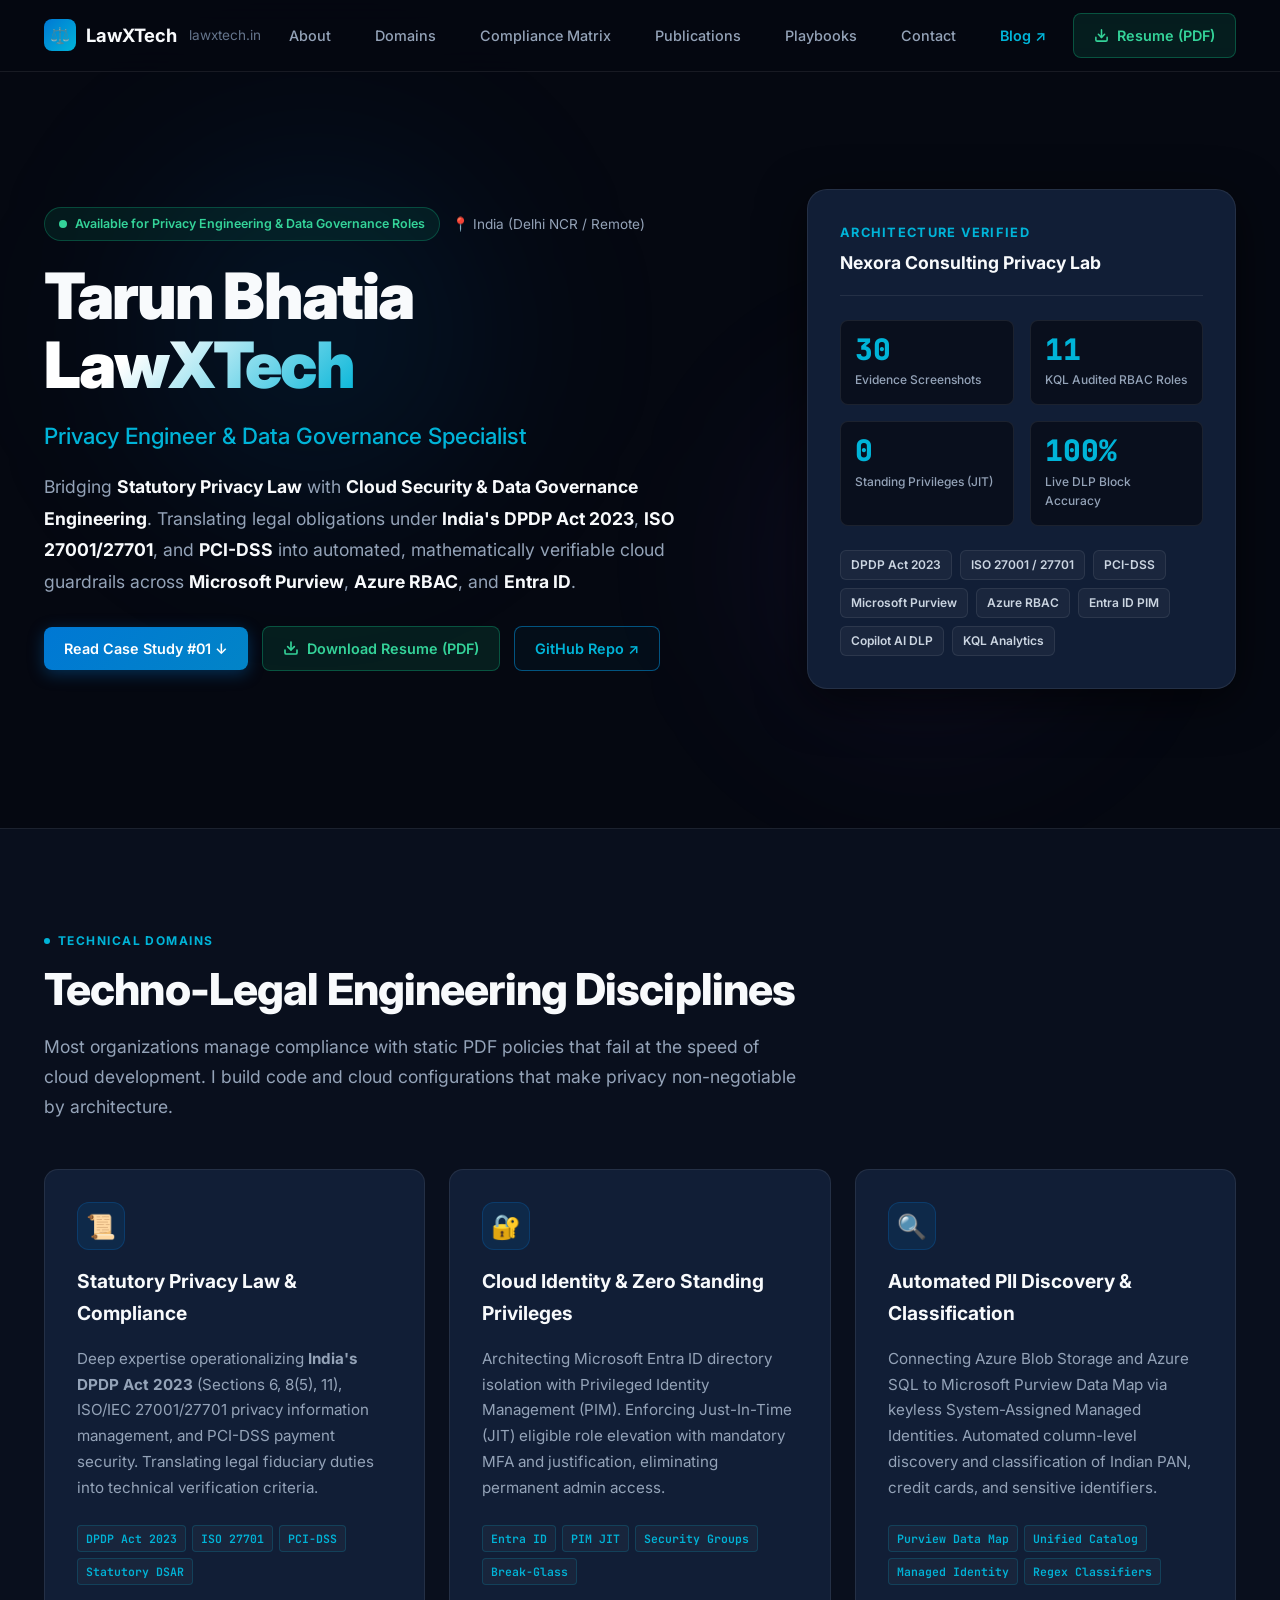
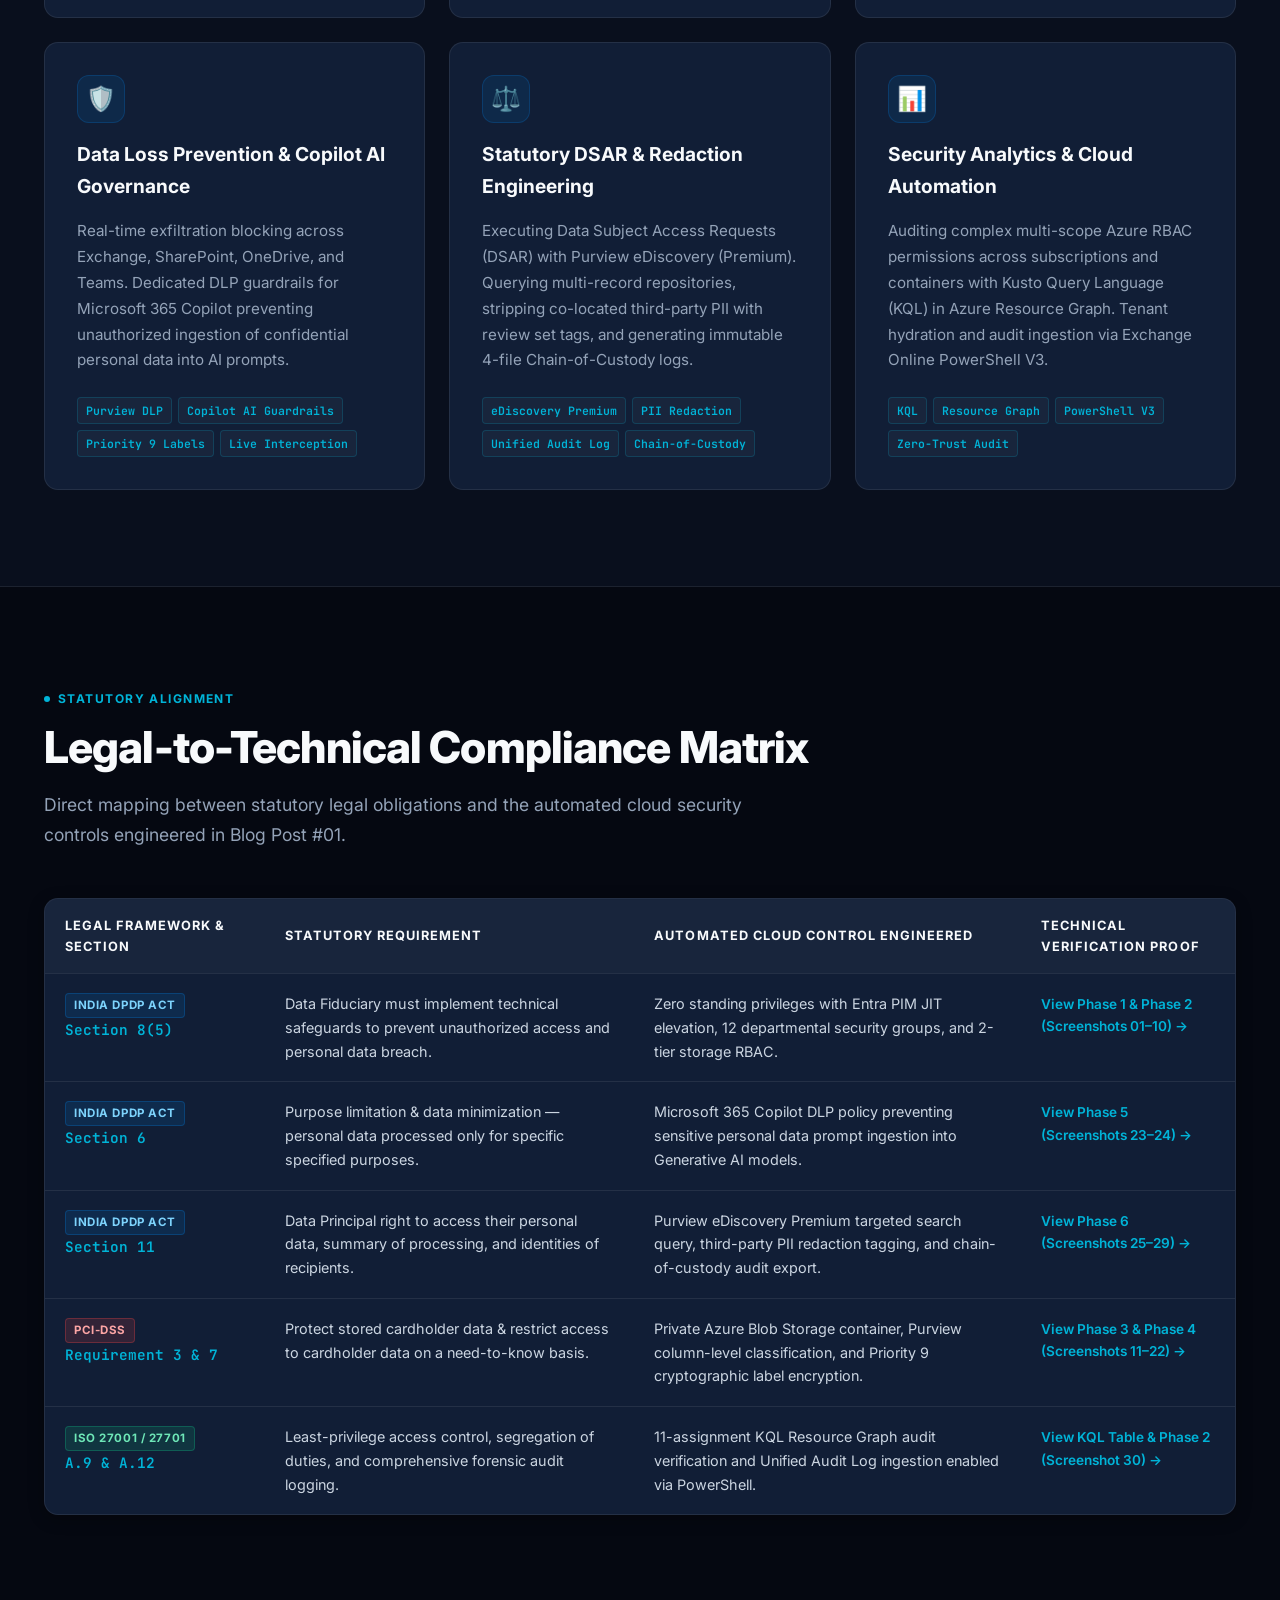
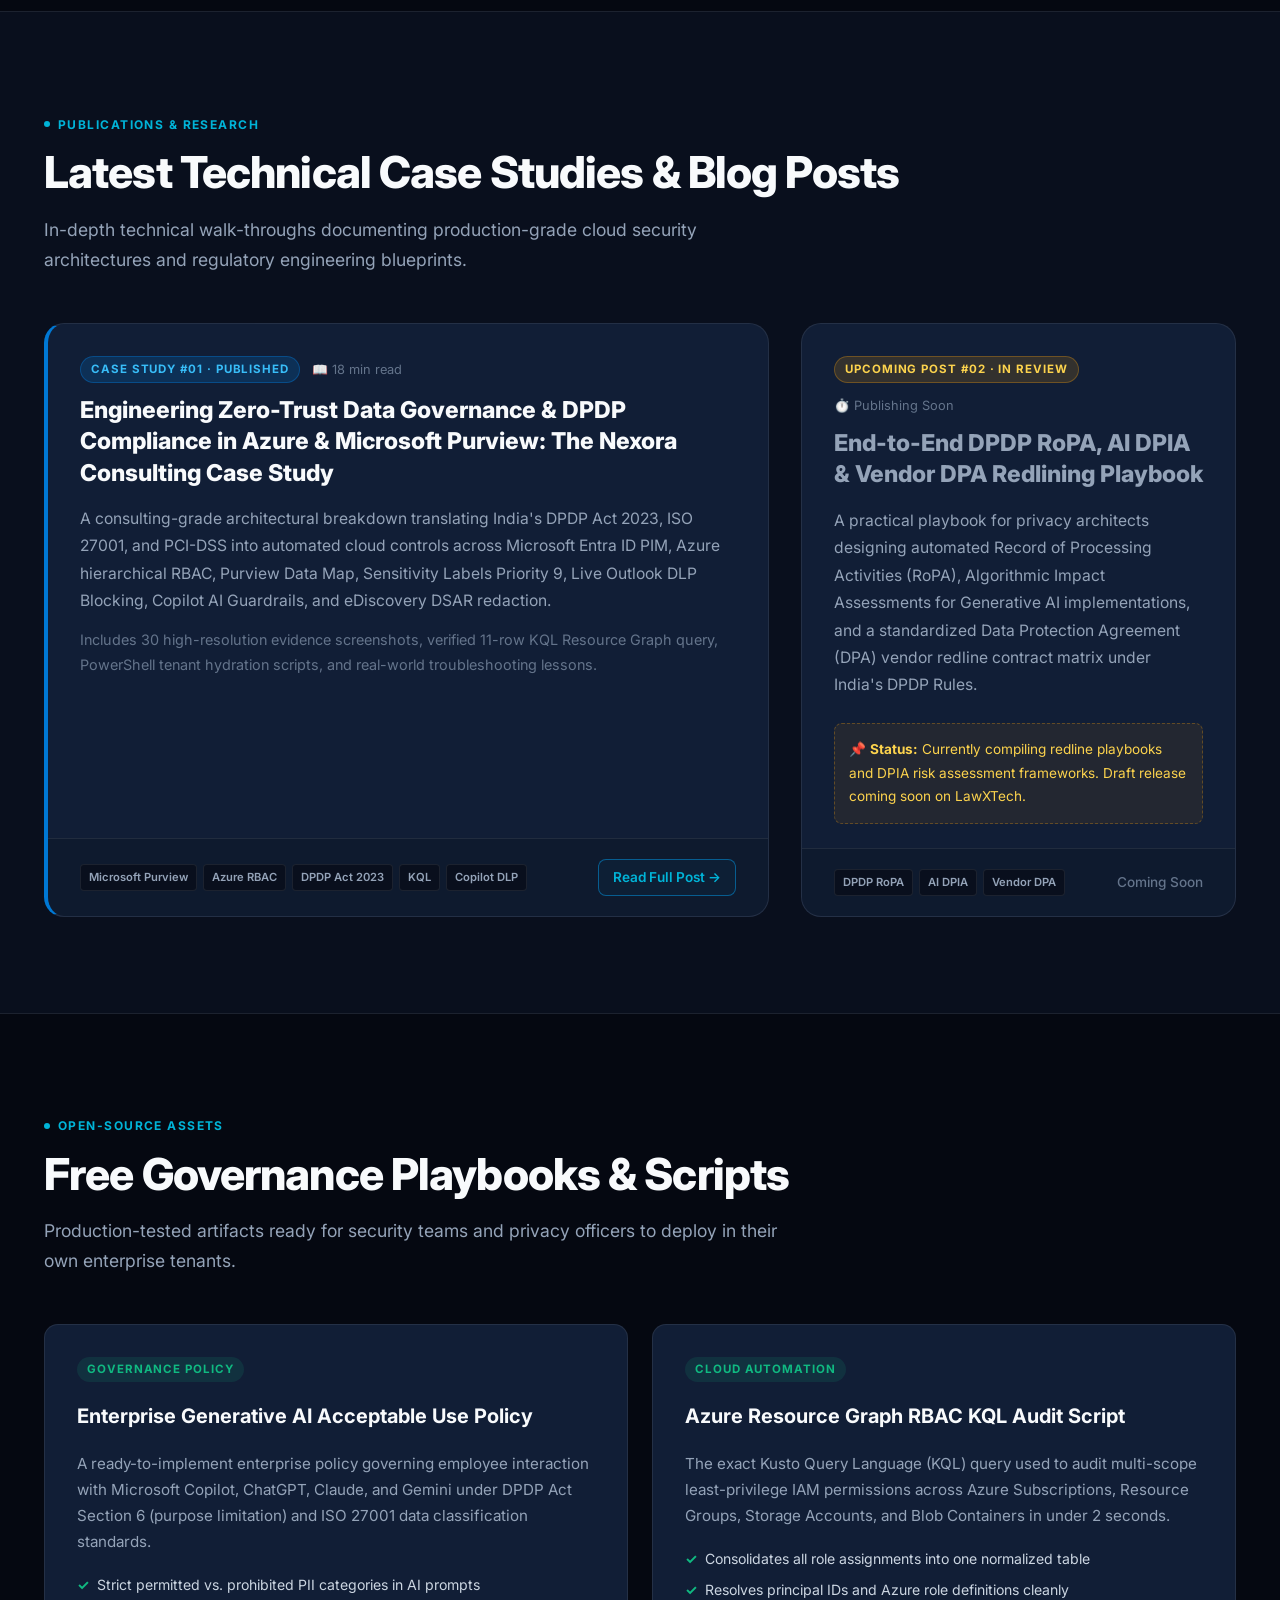
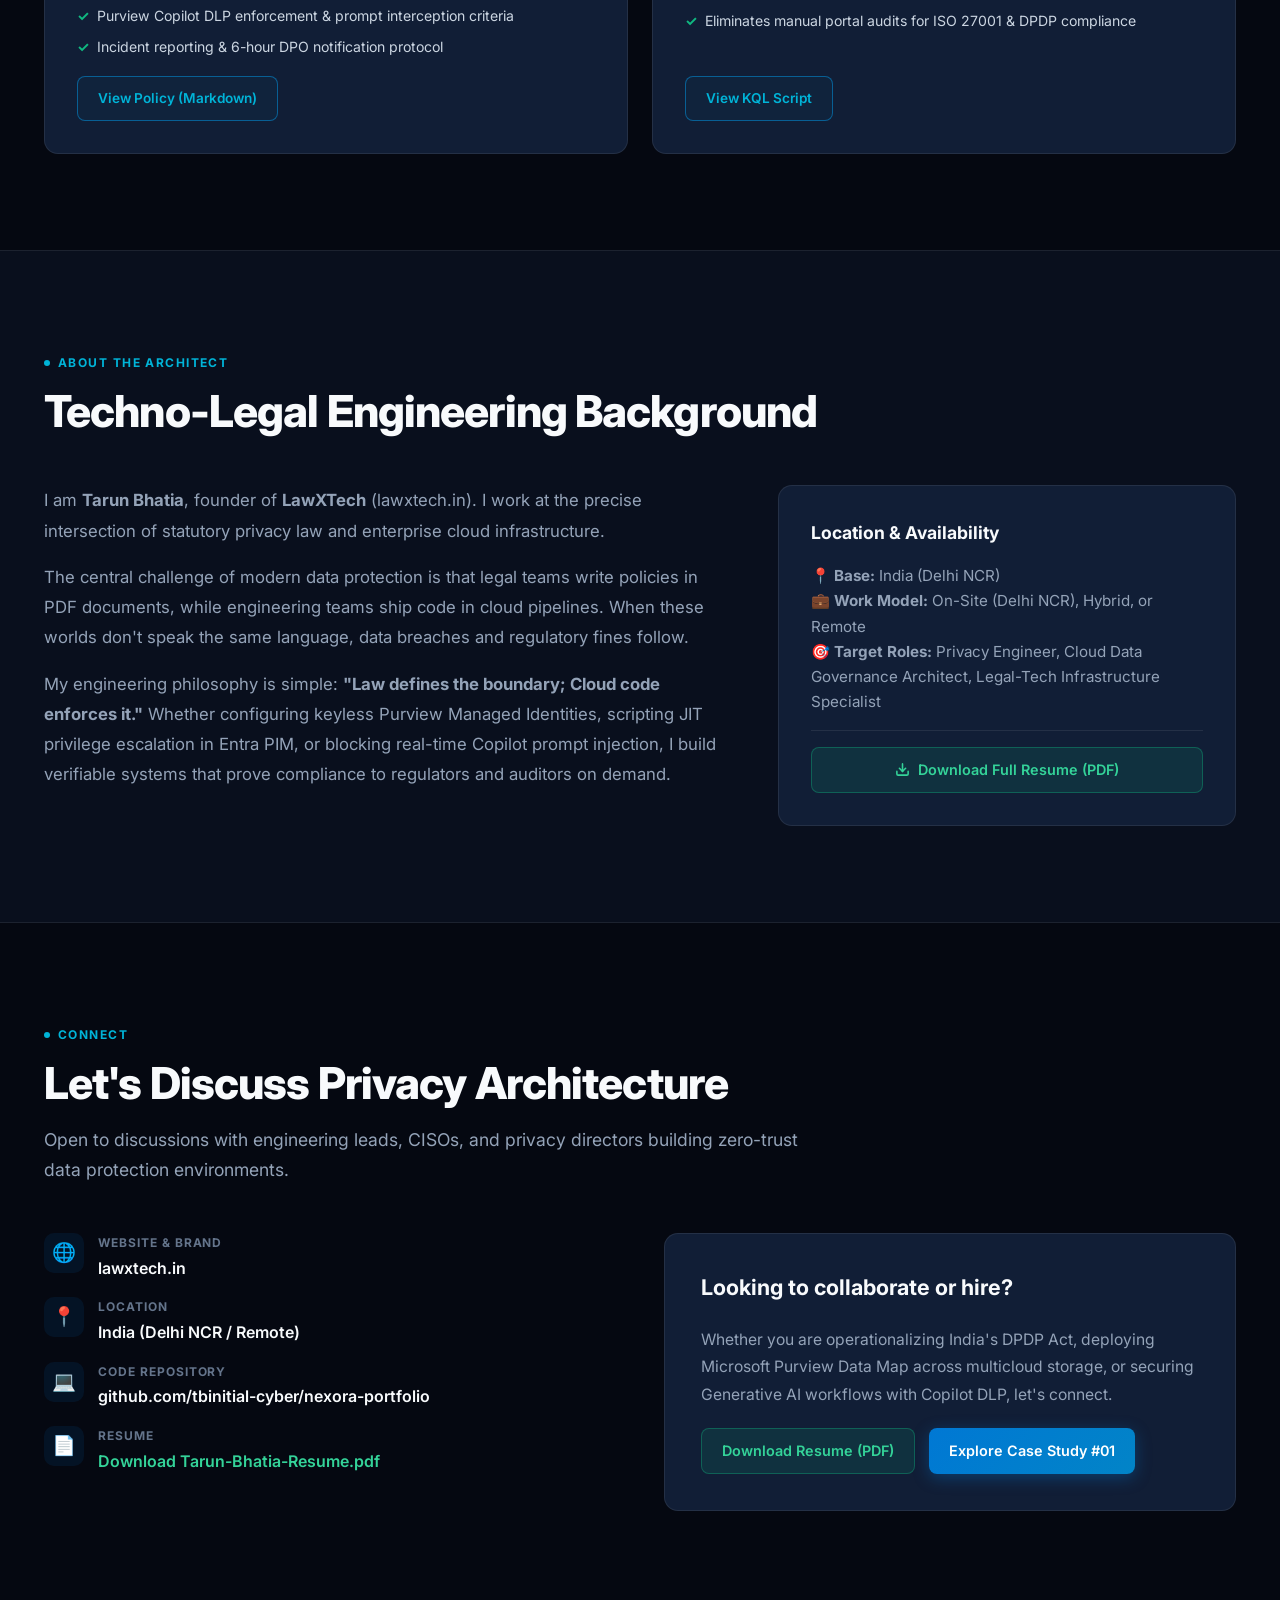
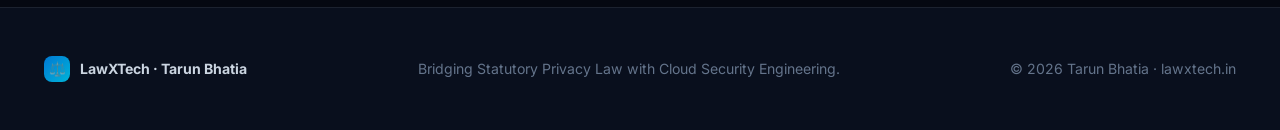
==== index.html @ 919694d5 "feat: complete redesign - personal techno-legal brand, publication blog, and DPDP architecture case " ====
<!DOCTYPE html>
<html lang="en">
<head>
  <meta charset="UTF-8">
  <meta name="viewport" content="width=device-width, initial-scale=1.0">
  <title>Tarun Bhatia — Privacy Engineer &amp; Data Governance Specialist | LawXTech</title>
  <meta name="description" content="Personal techno-legal brand and native technical blog of Tarun Bhatia. Bridging Statutory Privacy Law (DPDP Act 2023, ISO 27001, PCI-DSS) with automated Cloud Security &amp; Data Governance Engineering (Microsoft Purview, Azure RBAC, Entra ID, KQL).">
  <meta property="og:title" content="Tarun Bhatia — Privacy Engineer &amp; Data Governance Specialist | LawXTech">
  <meta property="og:description" content="Translating statutory privacy obligations into automated cloud guardrails across Azure, Microsoft Purview, and Entra ID.">
  <meta property="og:url" content="https://lawxtech.in">
  <link rel="preconnect" href="https://fonts.googleapis.com">
  <link rel="preconnect" href="https://fonts.gstatic.com" crossorigin>
  <link href="https://fonts.googleapis.com/css2?family=Inter:wght@300;400;500;600;700;800;900&family=JetBrains+Mono:wght@400;500;600;700&display=swap" rel="stylesheet">
  <link rel="stylesheet" href="style.css">
</head>
<body>

  <!-- ═══════════════════════════════════════════
       NAVIGATION
  ═══════════════════════════════════════════ -->
  <nav id="navbar">
    <div class="container nav-inner">
      <a href="/" class="nav-brand">
        <span class="brand-badge">⚖️</span>
        <span class="brand-name">LawXTech</span>
        <span class="brand-domain">lawxtech.in</span>
      </a>
      <div class="nav-links">
        <a href="#about" class="nav-link">About</a>
        <a href="#domains" class="nav-link">Domains</a>
        <a href="#compliance-matrix" class="nav-link">Compliance Matrix</a>
        <a href="#publications" class="nav-link">Publications</a>
        <a href="#playbooks" class="nav-link">Playbooks</a>
        <a href="#contact" class="nav-link">Contact</a>
        <a href="/blog/index.html" class="nav-link" style="color: var(--accent-cyan); font-weight: 600;">Blog ↗</a>
      </div>
      <div class="nav-actions">
        <a href="/assets/Tarun-Bhatia-Resume.pdf" target="_blank" class="btn btn-resume">
          <svg width="15" height="15" viewBox="0 0 24 24" fill="none" stroke="currentColor" stroke-width="2.5" stroke-linecap="round" stroke-linejoin="round"><path d="M21 15v4a2 2 0 0 1-2 2H5a2 2 0 0 1-2-2v-4"></path><polyline points="7 10 12 15 17 10"></polyline><line x1="12" y1="15" x2="12" y2="3"></line></svg>
          Resume (PDF)
        </a>
        <button class="nav-mobile-btn" id="mobile-btn" aria-label="Toggle navigation">
          <span></span><span></span><span></span>
        </button>
      </div>
    </div>
  </nav>

  <!-- ═══════════════════════════════════════════
       HERO
  ═══════════════════════════════════════════ -->
  <header id="hero">
    <div class="hero-glow-1"></div>
    <div class="hero-glow-2"></div>
    <div class="container hero-grid">
      <div class="hero-content">
        <div class="hero-badge-wrap">
          <div class="hero-status">
            <span class="status-dot"></span>
            Available for Privacy Engineering &amp; Data Governance Roles
          </div>
          <div class="hero-location">
            📍 India (Delhi NCR / Remote)
          </div>
        </div>
        <h1 class="hero-name">
          Tarun Bhatia<br>
          <span>LawXTech</span>
        </h1>
        <h2 class="hero-tagline">
          Privacy Engineer &amp; Data Governance Specialist
        </h2>
        <p class="hero-bio">
          Bridging <strong>Statutory Privacy Law</strong> with <strong>Cloud Security &amp; Data Governance Engineering</strong>. Translating legal obligations under <strong>India's DPDP Act 2023</strong>, <strong>ISO 27001/27701</strong>, and <strong>PCI-DSS</strong> into automated, mathematically verifiable cloud guardrails across <strong>Microsoft Purview</strong>, <strong>Azure RBAC</strong>, and <strong>Entra ID</strong>.
        </p>
        <div class="hero-cta-group">
          <a href="/blog/nexora-purview-dpdp-architecture.html" class="btn btn-primary">
            Read Case Study #01 ↓
          </a>
          <a href="/assets/Tarun-Bhatia-Resume.pdf" target="_blank" class="btn btn-resume">
            <svg width="16" height="16" viewBox="0 0 24 24" fill="none" stroke="currentColor" stroke-width="2.5" stroke-linecap="round" stroke-linejoin="round"><path d="M21 15v4a2 2 0 0 1-2 2H5a2 2 0 0 1-2-2v-4"></path><polyline points="7 10 12 15 17 10"></polyline><line x1="12" y1="15" x2="12" y2="3"></line></svg>
            Download Resume (PDF)
          </a>
          <a href="https://github.com/tbinitial-cyber/nexora-portfolio" target="_blank" rel="noopener" class="btn btn-outline">
            GitHub Repo ↗
          </a>
        </div>
      </div>
      <div class="hero-card">
        <div class="hero-card-header">
          <div class="hch-title">Architecture Verified</div>
          <div class="hch-sub">Nexora Consulting Privacy Lab</div>
        </div>
        <div class="hero-stats-row">
          <div class="stat-box">
            <div class="sb-num">30</div>
            <div class="sb-lbl">Evidence Screenshots</div>
          </div>
          <div class="stat-box">
            <div class="sb-num">11</div>
            <div class="sb-lbl">KQL Audited RBAC Roles</div>
          </div>
          <div class="stat-box">
            <div class="sb-num">0</div>
            <div class="sb-lbl">Standing Privileges (JIT)</div>
          </div>
          <div class="stat-box">
            <div class="sb-num">100%</div>
            <div class="sb-lbl">Live DLP Block Accuracy</div>
          </div>
        </div>
        <div class="hero-badges-list">
          <span class="hbadge">DPDP Act 2023</span>
          <span class="hbadge">ISO 27001 / 27701</span>
          <span class="hbadge">PCI-DSS</span>
          <span class="hbadge">Microsoft Purview</span>
          <span class="hbadge">Azure RBAC</span>
          <span class="hbadge">Entra ID PIM</span>
          <span class="hbadge">Copilot AI DLP</span>
          <span class="hbadge">KQL Analytics</span>
        </div>
      </div>
    </div>
  </header>

  <!-- ═══════════════════════════════════════════
       DOMAINS OF EXPERTISE
  ═══════════════════════════════════════════ -->
  <section id="domains" class="section section-alt">
    <div class="container">
      <div class="section-header">
        <div class="section-eyebrow">Technical Domains</div>
        <h2 class="section-title">Techno-Legal Engineering Disciplines</h2>
        <p class="section-desc">Most organizations manage compliance with static PDF policies that fail at the speed of cloud development. I build code and cloud configurations that make privacy non-negotiable by architecture.</p>
      </div>
      <div class="domains-grid">
        <div class="domain-card">
          <div class="dc-icon">📜</div>
          <h3>Statutory Privacy Law &amp; Compliance</h3>
          <p>Deep expertise operationalizing <strong>India's DPDP Act 2023</strong> (Sections 6, 8(5), 11), ISO/IEC 27001/27701 privacy information management, and PCI-DSS payment security. Translating legal fiduciary duties into technical verification criteria.</p>
          <div class="domain-tags">
            <span class="dtag">DPDP Act 2023</span>
            <span class="dtag">ISO 27701</span>
            <span class="dtag">PCI-DSS</span>
            <span class="dtag">Statutory DSAR</span>
          </div>
        </div>
        <div class="domain-card">
          <div class="dc-icon">🔐</div>
          <h3>Cloud Identity &amp; Zero Standing Privileges</h3>
          <p>Architecting Microsoft Entra ID directory isolation with Privileged Identity Management (PIM). Enforcing Just-In-Time (JIT) eligible role elevation with mandatory MFA and justification, eliminating permanent admin access.</p>
          <div class="domain-tags">
            <span class="dtag">Entra ID</span>
            <span class="dtag">PIM JIT</span>
            <span class="dtag">Security Groups</span>
            <span class="dtag">Break-Glass</span>
          </div>
        </div>
        <div class="domain-card">
          <div class="dc-icon">🔍</div>
          <h3>Automated PII Discovery &amp; Classification</h3>
          <p>Connecting Azure Blob Storage and Azure SQL to Microsoft Purview Data Map via keyless System-Assigned Managed Identities. Automated column-level discovery and classification of Indian PAN, credit cards, and sensitive identifiers.</p>
          <div class="domain-tags">
            <span class="dtag">Purview Data Map</span>
            <span class="dtag">Unified Catalog</span>
            <span class="dtag">Managed Identity</span>
            <span class="dtag">Regex Classifiers</span>
          </div>
        </div>
        <div class="domain-card">
          <div class="dc-icon">🛡️</div>
          <h3>Data Loss Prevention &amp; Copilot AI Governance</h3>
          <p>Real-time exfiltration blocking across Exchange, SharePoint, OneDrive, and Teams. Dedicated DLP guardrails for Microsoft 365 Copilot preventing unauthorized ingestion of confidential personal data into AI prompts.</p>
          <div class="domain-tags">
            <span class="dtag">Purview DLP</span>
            <span class="dtag">Copilot AI Guardrails</span>
            <span class="dtag">Priority 9 Labels</span>
            <span class="dtag">Live Interception</span>
          </div>
        </div>
        <div class="domain-card">
          <div class="dc-icon">⚖️</div>
          <h3>Statutory DSAR &amp; Redaction Engineering</h3>
          <p>Executing Data Subject Access Requests (DSAR) with Purview eDiscovery (Premium). Querying multi-record repositories, stripping co-located third-party PII with review set tags, and generating immutable 4-file Chain-of-Custody logs.</p>
          <div class="domain-tags">
            <span class="dtag">eDiscovery Premium</span>
            <span class="dtag">PII Redaction</span>
            <span class="dtag">Unified Audit Log</span>
            <span class="dtag">Chain-of-Custody</span>
          </div>
        </div>
        <div class="domain-card">
          <div class="dc-icon">📊</div>
          <h3>Security Analytics &amp; Cloud Automation</h3>
          <p>Auditing complex multi-scope Azure RBAC permissions across subscriptions and containers with Kusto Query Language (KQL) in Azure Resource Graph. Tenant hydration and audit ingestion via Exchange Online PowerShell V3.</p>
          <div class="domain-tags">
            <span class="dtag">KQL</span>
            <span class="dtag">Resource Graph</span>
            <span class="dtag">PowerShell V3</span>
            <span class="dtag">Zero-Trust Audit</span>
          </div>
        </div>
      </div>
    </div>
  </section>

  <!-- ═══════════════════════════════════════════
       COMPLIANCE MATRIX
  ═══════════════════════════════════════════ -->
  <section id="compliance-matrix" class="section">
    <div class="container">
      <div class="section-header">
        <div class="section-eyebrow">Statutory Alignment</div>
        <h2 class="section-title">Legal-to-Technical Compliance Matrix</h2>
        <p class="section-desc">Direct mapping between statutory legal obligations and the automated cloud security controls engineered in Blog Post #01.</p>
      </div>
      <div class="compliance-matrix-wrap">
        <table class="compliance-table">
          <thead>
            <tr>
              <th>Legal Framework &amp; Section</th>
              <th>Statutory Requirement</th>
              <th>Automated Cloud Control Engineered</th>
              <th>Technical Verification Proof</th>
            </tr>
          </thead>
          <tbody>
            <tr>
              <td>
                <span class="matrix-fw fw-dpdp">India DPDP Act</span><br>
                <span class="matrix-sec">Section 8(5)</span>
              </td>
              <td>Data Fiduciary must implement technical safeguards to prevent unauthorized access and personal data breach.</td>
              <td>Zero standing privileges with Entra PIM JIT elevation, 12 departmental security groups, and 2-tier storage RBAC.</td>
              <td><a href="/blog/nexora-purview-dpdp-architecture.html#phase-1" class="matrix-link">View Phase 1 &amp; Phase 2 (Screenshots 01–10) →</a></td>
            </tr>
            <tr>
              <td>
                <span class="matrix-fw fw-dpdp">India DPDP Act</span><br>
                <span class="matrix-sec">Section 6</span>
              </td>
              <td>Purpose limitation &amp; data minimization — personal data processed only for specific specified purposes.</td>
              <td>Microsoft 365 Copilot DLP policy preventing sensitive personal data prompt ingestion into Generative AI models.</td>
              <td><a href="/blog/nexora-purview-dpdp-architecture.html#phase-5" class="matrix-link">View Phase 5 (Screenshots 23–24) →</a></td>
            </tr>
            <tr>
              <td>
                <span class="matrix-fw fw-dpdp">India DPDP Act</span><br>
                <span class="matrix-sec">Section 11</span>
              </td>
              <td>Data Principal right to access their personal data, summary of processing, and identities of recipients.</td>
              <td>Purview eDiscovery Premium targeted search query, third-party PII redaction tagging, and chain-of-custody audit export.</td>
              <td><a href="/blog/nexora-purview-dpdp-architecture.html#phase-6" class="matrix-link">View Phase 6 (Screenshots 25–29) →</a></td>
            </tr>
            <tr>
              <td>
                <span class="matrix-fw fw-pci">PCI-DSS</span><br>
                <span class="matrix-sec">Requirement 3 &amp; 7</span>
              </td>
              <td>Protect stored cardholder data &amp; restrict access to cardholder data on a need-to-know basis.</td>
              <td>Private Azure Blob Storage container, Purview column-level classification, and Priority 9 cryptographic label encryption.</td>
              <td><a href="/blog/nexora-purview-dpdp-architecture.html#phase-3" class="matrix-link">View Phase 3 &amp; Phase 4 (Screenshots 11–22) →</a></td>
            </tr>
            <tr>
              <td>
                <span class="matrix-fw fw-iso">ISO 27001 / 27701</span><br>
                <span class="matrix-sec">A.9 &amp; A.12</span>
              </td>
              <td>Least-privilege access control, segregation of duties, and comprehensive forensic audit logging.</td>
              <td>11-assignment KQL Resource Graph audit verification and Unified Audit Log ingestion enabled via PowerShell.</td>
              <td><a href="/blog/nexora-purview-dpdp-architecture.html#phase-2" class="matrix-link">View KQL Table &amp; Phase 2 (Screenshot 30) →</a></td>
            </tr>
          </tbody>
        </table>
      </div>
    </div>
  </section>

  <!-- ═══════════════════════════════════════════
       LATEST TECHNICAL CASE STUDIES & BLOG FEED
  ═══════════════════════════════════════════ -->
  <section id="publications" class="section section-alt">
    <div class="container">
      <div class="section-header">
        <div class="section-eyebrow">Publications &amp; Research</div>
        <h2 class="section-title">Latest Technical Case Studies &amp; Blog Posts</h2>
        <p class="section-desc">In-depth technical walk-throughs documenting production-grade cloud security architectures and regulatory engineering blueprints.</p>
      </div>
      <div class="feed-grid">
        <!-- Post #01 (Active) -->
        <article class="feed-card primary-post">
          <div class="feed-card-header">
            <div class="post-meta-row">
              <span class="post-pill pill-active">Case Study #01 · Published</span>
              <span class="post-read-time">📖 18 min read</span>
            </div>
            <h3 class="feed-title">
              <a href="/blog/nexora-purview-dpdp-architecture.html">
                Engineering Zero-Trust Data Governance &amp; DPDP Compliance in Azure &amp; Microsoft Purview: The Nexora Consulting Case Study
              </a>
            </h3>
          </div>
          <div class="feed-body">
            <p>
              A consulting-grade architectural breakdown translating India's DPDP Act 2023, ISO 27001, and PCI-DSS into automated cloud controls across Microsoft Entra ID PIM, Azure hierarchical RBAC, Purview Data Map, Sensitivity Labels Priority 9, Live Outlook DLP Blocking, Copilot AI Guardrails, and eDiscovery DSAR redaction.
            </p>
            <p style="margin-top: 12px; font-size: 0.9rem; color: var(--text-3);">
              Includes 30 high-resolution evidence screenshots, verified 11-row KQL Resource Graph query, PowerShell tenant hydration scripts, and real-world troubleshooting lessons.
            </p>
          </div>
          <div class="feed-footer">
            <div class="feed-tags">
              <span class="ftag">Microsoft Purview</span>
              <span class="ftag">Azure RBAC</span>
              <span class="ftag">DPDP Act 2023</span>
              <span class="ftag">KQL</span>
              <span class="ftag">Copilot DLP</span>
            </div>
            <a href="/blog/nexora-purview-dpdp-architecture.html" class="btn btn-outline" style="font-size: 0.85rem; padding: 6px 14px;">
              Read Full Post →
            </a>
          </div>
        </article>

        <!-- Post #02 (Upcoming Placeholder) -->
        <article class="feed-card">
          <div class="feed-card-header">
            <div class="post-meta-row">
              <span class="post-pill pill-upcoming">Upcoming Post #02 · In Review</span>
              <span class="post-read-time">⏱️ Publishing Soon</span>
            </div>
            <h3 class="feed-title" style="color: var(--text-2);">
              End-to-End DPDP RoPA, AI DPIA &amp; Vendor DPA Redlining Playbook
            </h3>
          </div>
          <div class="feed-body">
            <p>
              A practical playbook for privacy architects designing automated Record of Processing Activities (RoPA), Algorithmic Impact Assessments for Generative AI implementations, and a standardized Data Protection Agreement (DPA) vendor redline contract matrix under India's DPDP Rules.
            </p>
            <div style="margin-top: 24px; padding: 14px; border-radius: var(--radius-sm); background: rgba(245, 158, 11, 0.08); border: 1px dashed rgba(245, 158, 11, 0.3); font-size: 0.85rem; color: #fcd34d;">
              📌 <strong>Status:</strong> Currently compiling redline playbooks and DPIA risk assessment frameworks. Draft release coming soon on LawXTech.
            </div>
          </div>
          <div class="feed-footer">
            <div class="feed-tags">
              <span class="ftag">DPDP RoPA</span>
              <span class="ftag">AI DPIA</span>
              <span class="ftag">Vendor DPA</span>
            </div>
            <span style="font-size: 0.85rem; color: var(--text-3); font-weight: 500;">Coming Soon</span>
          </div>
        </article>
      </div>
    </div>
  </section>

  <!-- ═══════════════════════════════════════════
       FREE GOVERNANCE PLAYBOOKS
  ═══════════════════════════════════════════ -->
  <section id="playbooks" class="section">
    <div class="container">
      <div class="section-header">
        <div class="section-eyebrow">Open-Source Assets</div>
        <h2 class="section-title">Free Governance Playbooks &amp; Scripts</h2>
        <p class="section-desc">Production-tested artifacts ready for security teams and privacy officers to deploy in their own enterprise tenants.</p>
      </div>
      <div class="playbooks-grid">
        <div class="playbook-card">
          <span class="pb-badge">Governance Policy</span>
          <h3>Enterprise Generative AI Acceptable Use Policy</h3>
          <p>A ready-to-implement enterprise policy governing employee interaction with Microsoft Copilot, ChatGPT, Claude, and Gemini under DPDP Act Section 6 (purpose limitation) and ISO 27001 data classification standards.</p>
          <ul class="pb-features">
            <li>Strict permitted vs. prohibited PII categories in AI prompts</li>
            <li>Purview Copilot DLP enforcement &amp; prompt interception criteria</li>
            <li>Incident reporting &amp; 6-hour DPO notification protocol</li>
          </ul>
          <div class="playbook-actions">
            <a href="/assets/playbooks/generative-ai-acceptable-use-policy.md" target="_blank" class="btn btn-outline" style="font-size: 0.85rem;">
              View Policy (Markdown)
            </a>
          </div>
        </div>
        <div class="playbook-card">
          <span class="pb-badge">Cloud Automation</span>
          <h3>Azure Resource Graph RBAC KQL Audit Script</h3>
          <p>The exact Kusto Query Language (KQL) query used to audit multi-scope least-privilege IAM permissions across Azure Subscriptions, Resource Groups, Storage Accounts, and Blob Containers in under 2 seconds.</p>
          <ul class="pb-features">
            <li>Consolidates all role assignments into one normalized table</li>
            <li>Resolves principal IDs and Azure role definitions cleanly</li>
            <li>Eliminates manual portal audits for ISO 27001 &amp; DPDP compliance</li>
          </ul>
          <div class="playbook-actions">
            <a href="/assets/playbooks/azure-rbac-kql-audit.kql" target="_blank" class="btn btn-outline" style="font-size: 0.85rem;">
              View KQL Script
            </a>
          </div>
        </div>
      </div>
    </div>
  </section>

  <!-- ═══════════════════════════════════════════
       ABOUT TARUN BHATIA
  ═══════════════════════════════════════════ -->
  <section id="about" class="section section-alt">
    <div class="container">
      <div class="section-header">
        <div class="section-eyebrow">About the Architect</div>
        <h2 class="section-title">Techno-Legal Engineering Background</h2>
      </div>
      <div style="display: grid; grid-template-columns: 1.2fr 0.8fr; gap: 48px; align-items: start;">
        <div style="font-size: 1.05rem; color: var(--text-2); line-height: 1.8;">
          <p>
            I am <strong>Tarun Bhatia</strong>, founder of <strong>LawXTech</strong> (lawxtech.in). I work at the precise intersection of statutory privacy law and enterprise cloud infrastructure.
          </p>
          <p style="margin-top: 16px;">
            The central challenge of modern data protection is that legal teams write policies in PDF documents, while engineering teams ship code in cloud pipelines. When these worlds don't speak the same language, data breaches and regulatory fines follow.
          </p>
          <p style="margin-top: 16px;">
            My engineering philosophy is simple: <strong>"Law defines the boundary; Cloud code enforces it."</strong> Whether configuring keyless Purview Managed Identities, scripting JIT privilege escalation in Entra PIM, or blocking real-time Copilot prompt injection, I build verifiable systems that prove compliance to regulators and auditors on demand.
          </p>
        </div>
        <div style="background: var(--bg-card); border: 1px solid var(--border); border-radius: var(--radius-md); padding: 32px; display: flex; flex-direction: column; gap: 16px;">
          <h4 style="color: var(--text-0); font-size: 1.1rem; font-weight: 700;">Location &amp; Availability</h4>
          <p style="font-size: 0.95rem; color: var(--text-2);">
            📍 <strong>Base:</strong> India (Delhi NCR)<br>
            💼 <strong>Work Model:</strong> On-Site (Delhi NCR), Hybrid, or Remote<br>
            🎯 <strong>Target Roles:</strong> Privacy Engineer, Cloud Data Governance Architect, Legal-Tech Infrastructure Specialist
          </p>
          <div style="padding-top: 16px; border-top: 1px solid var(--border);">
            <a href="/assets/Tarun-Bhatia-Resume.pdf" target="_blank" class="btn btn-resume" style="width: 100%;">
              <svg width="15" height="15" viewBox="0 0 24 24" fill="none" stroke="currentColor" stroke-width="2.5" stroke-linecap="round" stroke-linejoin="round"><path d="M21 15v4a2 2 0 0 1-2 2H5a2 2 0 0 1-2-2v-4"></path><polyline points="7 10 12 15 17 10"></polyline><line x1="12" y1="15" x2="12" y2="3"></line></svg>
              Download Full Resume (PDF)
            </a>
          </div>
        </div>
      </div>
    </div>
  </section>

  <!-- ═══════════════════════════════════════════
       CONTACT
  ═══════════════════════════════════════════ -->
  <section id="contact" class="section">
    <div class="container">
      <div class="section-header">
        <div class="section-eyebrow">Connect</div>
        <h2 class="section-title">Let's Discuss Privacy Architecture</h2>
        <p class="section-desc">Open to discussions with engineering leads, CISOs, and privacy directors building zero-trust data protection environments.</p>
      </div>
      <div class="contact-grid">
        <div class="contact-left">
          <div class="contact-info-list">
            <div class="ci-row">
              <div class="ci-icon">🌐</div>
              <div>
                <div class="ci-title">Website &amp; Brand</div>
                <div class="ci-val"><a href="https://lawxtech.in" target="_blank">lawxtech.in</a></div>
              </div>
            </div>
            <div class="ci-row">
              <div class="ci-icon">📍</div>
              <div>
                <div class="ci-title">Location</div>
                <div class="ci-val">India (Delhi NCR / Remote)</div>
              </div>
            </div>
            <div class="ci-row">
              <div class="ci-icon">💻</div>
              <div>
                <div class="ci-title">Code Repository</div>
                <div class="ci-val"><a href="https://github.com/tbinitial-cyber/nexora-portfolio" target="_blank">github.com/tbinitial-cyber/nexora-portfolio</a></div>
              </div>
            </div>
            <div class="ci-row">
              <div class="ci-icon">📄</div>
              <div>
                <div class="ci-title">Resume</div>
                <div class="ci-val"><a href="/assets/Tarun-Bhatia-Resume.pdf" target="_blank" style="color: #34d399;">Download Tarun-Bhatia-Resume.pdf</a></div>
              </div>
            </div>
          </div>
        </div>
        <div style="background: var(--bg-card); border: 1px solid var(--border); border-radius: var(--radius-md); padding: 36px; display: flex; flex-direction: column; justify-content: center; gap: 20px;">
          <h3 style="color: var(--text-0); font-size: 1.35rem; font-weight: 700;">Looking to collaborate or hire?</h3>
          <p style="color: var(--text-2); font-size: 0.98rem; line-height: 1.75;">
            Whether you are operationalizing India's DPDP Act, deploying Microsoft Purview Data Map across multicloud storage, or securing Generative AI workflows with Copilot DLP, let's connect.
          </p>
          <div style="display: flex; gap: 14px; flex-wrap: wrap;">
            <a href="/assets/Tarun-Bhatia-Resume.pdf" target="_blank" class="btn btn-resume">
              Download Resume (PDF)
            </a>
            <a href="/blog/nexora-purview-dpdp-architecture.html" class="btn btn-primary">
              Explore Case Study #01
            </a>
          </div>
        </div>
      </div>
    </div>
  </section>

  <!-- ═══════════════════════════════════════════
       FOOTER
  ═══════════════════════════════════════════ -->
  <footer>
    <div class="container footer-inner">
      <div class="footer-brand-wrap">
        <span class="brand-badge" style="width: 26px; height: 26px; font-size: 0.85rem;">⚖️</span>
        <span>LawXTech · Tarun Bhatia</span>
      </div>
      <div>
        Bridging Statutory Privacy Law with Cloud Security Engineering.
      </div>
      <div>
        © 2026 Tarun Bhatia · lawxtech.in
      </div>
    </div>
  </footer>

  <script src="script.js"></script>
</body>
</html>
---- style.css ----
/* ═══════════════════════════════════════════════════════════
   LawXTech (lawxtech.in) — Universal Design System & Stylesheet
   Author: Tarun Bhatia (Privacy Engineer & Data Governance Specialist)
   Theme: High-End Techno-Legal Dark + Azure/Cyan + Purple Accent
═══════════════════════════════════════════════════════════ */

:root {
  --bg-0: #050811;
  --bg-1: #090f1d;
  --bg-2: #0e172a;
  --bg-card: #111e36;
  --bg-card-hover: #172744;
  --border: rgba(255, 255, 255, 0.08);
  --border-hover: rgba(0, 168, 255, 0.45);
  --accent: #0078d4;
  --accent-cyan: #00b4d8;
  --accent-purple: #8b5cf6;
  --accent-green: #10b981;
  --accent-red: #ef4444;
  --accent-amber: #f59e0b;
  --text-0: #f8fafc;
  --text-1: #cbd5e1;
  --text-2: #94a3b8;
  --text-3: #64748b;
  --font-main: 'Inter', -apple-system, BlinkMacSystemFont, 'Segoe UI', Roboto, sans-serif;
  --font-mono: 'JetBrains Mono', 'Fira Code', monospace;
  --radius-sm: 8px;
  --radius-md: 14px;
  --radius-lg: 20px;
  --shadow-sm: 0 4px 16px rgba(0, 0, 0, 0.3);
  --shadow-lg: 0 12px 48px rgba(0, 0, 0, 0.6);
  --transition: all 0.25s cubic-bezier(0.4, 0, 0.2, 1);
}

/* ── Reset & Global ── */
*, *::before, *::after { box-sizing: border-box; margin: 0; padding: 0; }
html { scroll-behavior: smooth; font-size: 16px; }
body {
  font-family: var(--font-main);
  background: var(--bg-0);
  color: var(--text-1);
  line-height: 1.65;
  overflow-x: hidden;
  -webkit-font-smoothing: antialiased;
}
img { max-width: 100%; height: auto; display: block; }
a { color: inherit; text-decoration: none; transition: var(--transition); }
ul, ol { list-style: none; }
button { cursor: pointer; border: none; background: none; font-family: inherit; }
code {
  font-family: var(--font-mono);
  font-size: 0.88em;
  background: rgba(0, 180, 216, 0.1);
  color: #7dd3fc;
  padding: 3px 7px;
  border-radius: 5px;
  border: 1px solid rgba(0, 180, 216, 0.2);
}
pre { font-family: var(--font-mono); }

/* ── Reading Progress Bar ── */
#reading-progress {
  position: fixed; top: 0; left: 0; width: 0%; height: 3px;
  background: linear-gradient(90deg, var(--accent), var(--accent-cyan), var(--accent-purple));
  z-index: 2000; transition: width 0.1s ease-out;
}

/* ── Layout Containers ── */
.container { max-width: 1240px; margin: 0 auto; padding: 0 24px; }
.container-narrow { max-width: 900px; margin: 0 auto; padding: 0 24px; }
.section { padding: 96px 0; }
.section-alt { background: var(--bg-1); border-top: 1px solid var(--border); border-bottom: 1px solid var(--border); }
.section-header { margin-bottom: 48px; }
.section-eyebrow {
  display: inline-flex; align-items: center; gap: 8px;
  font-size: 0.75rem; font-weight: 700; text-transform: uppercase;
  letter-spacing: 0.12em; color: var(--accent-cyan); margin-bottom: 12px;
}
.section-eyebrow::before {
  content: ''; display: inline-block; width: 6px; height: 6px;
  border-radius: 50%; background: var(--accent-cyan);
}
.section-title {
  font-size: clamp(2rem, 3.5vw, 2.75rem);
  font-weight: 800; color: var(--text-0);
  line-height: 1.2; letter-spacing: -0.02em; margin-bottom: 16px;
}
.section-desc { font-size: 1.1rem; color: var(--text-2); max-width: 760px; line-height: 1.7; }

/* ── Navigation ── */
#navbar {
  position: fixed; top: 0; left: 0; right: 0; z-index: 1000;
  height: 72px; display: flex; align-items: center;
  background: rgba(5, 8, 17, 0.85); backdrop-filter: blur(16px);
  -webkit-backdrop-filter: blur(16px);
  border-bottom: 1px solid var(--border);
  transition: var(--transition);
}
.nav-inner {
  display: flex; align-items: center; justify-content: space-between;
  width: 100%;
}
.nav-brand {
  display: flex; align-items: center; gap: 10px; font-weight: 700;
  font-size: 1.15rem; color: var(--text-0);
}
.brand-badge {
  background: linear-gradient(135deg, var(--accent), var(--accent-cyan));
  width: 32px; height: 32px; border-radius: 8px;
  display: flex; align-items: center; justify-content: center;
  font-size: 1rem; color: #fff;
}
.brand-domain { font-size: 0.85rem; color: var(--text-3); font-weight: 400; margin-left: 2px; }
.nav-links { display: flex; align-items: center; gap: 20px; }
.nav-link {
  font-size: 0.9rem; font-weight: 500; color: var(--text-2);
  padding: 6px 12px; border-radius: var(--radius-sm);
}
.nav-link:hover, .nav-link.active { color: var(--text-0); background: rgba(255, 255, 255, 0.05); }
.nav-actions { display: flex; align-items: center; gap: 12px; }
.nav-mobile-btn {
  display: none; flex-direction: column; gap: 5px; padding: 8px;
  border-radius: var(--radius-sm); background: rgba(255, 255, 255, 0.05);
}
.nav-mobile-btn span { width: 22px; height: 2px; background: var(--text-1); border-radius: 2px; transition: var(--transition); }

/* ── Buttons ── */
.btn {
  display: inline-flex; align-items: center; justify-content: center; gap: 8px;
  font-size: 0.9rem; font-weight: 600; padding: 10px 20px;
  border-radius: var(--radius-sm); transition: var(--transition);
}
.btn-primary {
  background: linear-gradient(135deg, var(--accent), #0284c7);
  color: #fff; box-shadow: 0 4px 16px rgba(0, 120, 212, 0.35);
}
.btn-primary:hover {
  transform: translateY(-2px);
  box-shadow: 0 8px 24px rgba(0, 120, 212, 0.5);
}
.btn-outline {
  border: 1px solid var(--border-hover); color: var(--accent-cyan);
  background: rgba(0, 180, 216, 0.04);
}
.btn-outline:hover {
  background: rgba(0, 180, 216, 0.12); color: #fff;
  transform: translateY(-2px);
}
.btn-resume {
  background: rgba(16, 185, 129, 0.12); border: 1px solid rgba(16, 185, 129, 0.35);
  color: #34d399; font-weight: 600;
}
.btn-resume:hover {
  background: rgba(16, 185, 129, 0.25); color: #fff;
  transform: translateY(-2px);
}

/* ── Hero Section (Home) ── */
#hero {
  position: relative; min-height: 92vh; padding-top: 130px; padding-bottom: 80px;
  display: flex; align-items: center; overflow: hidden;
}
.hero-glow-1 {
  position: absolute; top: 10%; left: 5%; width: 500px; height: 500px;
  background: radial-gradient(circle, rgba(0, 120, 212, 0.15) 0%, transparent 70%);
  filter: blur(80px); pointer-events: none; z-index: 0;
}
.hero-glow-2 {
  position: absolute; bottom: 5%; right: 10%; width: 450px; height: 450px;
  background: radial-gradient(circle, rgba(139, 92, 246, 0.12) 0%, transparent 70%);
  filter: blur(80px); pointer-events: none; z-index: 0;
}
.hero-grid {
  display: grid; grid-template-columns: 1.25fr 0.75fr; gap: 48px;
  align-items: center; position: relative; z-index: 1;
}
.hero-content { display: flex; flex-direction: column; gap: 20px; }
.hero-badge-wrap { display: flex; align-items: center; gap: 12px; flex-wrap: wrap; }
.hero-status {
  display: inline-flex; align-items: center; gap: 8px;
  padding: 6px 14px; border-radius: 999px;
  background: rgba(16, 185, 129, 0.1); border: 1px solid rgba(16, 185, 129, 0.3);
  font-size: 0.78rem; font-weight: 600; color: #34d399;
}
.status-dot { width: 8px; height: 8px; border-radius: 50%; background: #34d399; animation: pulse-green 2s infinite; }
@keyframes pulse-green { 0%, 100% { opacity: 1; transform: scale(1); } 50% { opacity: 0.4; transform: scale(0.8); } }
.hero-location { font-size: 0.85rem; color: var(--text-2); display: flex; align-items: center; gap: 6px; }
.hero-name {
  font-size: clamp(2.5rem, 5vw, 4.25rem); font-weight: 900;
  color: var(--text-0); letter-spacing: -0.03em; line-height: 1.08;
}
.hero-name span {
  background: linear-gradient(135deg, #fff 30%, var(--accent-cyan) 100%);
  -webkit-background-clip: text; -webkit-text-fill-color: transparent;
}
.hero-tagline {
  font-size: clamp(1.15rem, 2vw, 1.4rem); font-weight: 500;
  color: var(--accent-cyan); line-height: 1.4;
}
.hero-bio { font-size: 1.1rem; color: var(--text-2); line-height: 1.8; max-width: 680px; }
.hero-bio strong { color: var(--text-0); }
.hero-cta-group { display: flex; align-items: center; gap: 14px; flex-wrap: wrap; margin-top: 8px; }

/* ── Hero Snapshot Card ── */
.hero-card {
  background: var(--bg-card); border: 1px solid var(--border);
  border-radius: var(--radius-lg); padding: 32px; box-shadow: var(--shadow-lg);
  display: flex; flex-direction: column; gap: 24px; position: relative;
}
.hero-card-header { border-bottom: 1px solid var(--border); padding-bottom: 18px; }
.hch-title { font-size: 0.8rem; font-weight: 700; text-transform: uppercase; letter-spacing: 0.1em; color: var(--accent-cyan); }
.hch-sub { font-size: 1.1rem; font-weight: 700; color: var(--text-0); margin-top: 4px; }
.hero-stats-row { display: grid; grid-template-columns: repeat(2, 1fr); gap: 16px; }
.stat-box {
  background: var(--bg-1); border: 1px solid var(--border);
  border-radius: var(--radius-sm); padding: 14px; text-align: left;
}
.sb-num { font-size: 1.85rem; font-weight: 800; color: var(--accent-cyan); line-height: 1; font-family: var(--font-mono); }
.sb-lbl { font-size: 0.75rem; color: var(--text-2); margin-top: 6px; font-weight: 500; }
.hero-badges-list { display: flex; flex-wrap: wrap; gap: 8px; }
.hbadge {
  font-size: 0.75rem; font-weight: 600; padding: 4px 10px; border-radius: 6px;
  background: rgba(255, 255, 255, 0.04); border: 1px solid var(--border); color: var(--text-1);
}

/* ── Domains of Expertise ── */
.domains-grid {
  display: grid; grid-template-columns: repeat(auto-fit, minmax(340px, 1fr));
  gap: 24px;
}
.domain-card {
  background: var(--bg-card); border: 1px solid var(--border);
  border-radius: var(--radius-md); padding: 32px;
  transition: var(--transition); display: flex; flex-direction: column; gap: 16px;
}
.domain-card:hover {
  border-color: var(--border-hover); transform: translateY(-4px);
  box-shadow: var(--shadow-sm);
}
.dc-icon {
  width: 48px; height: 48px; border-radius: 12px;
  display: flex; align-items: center; justify-content: center;
  font-size: 1.5rem; background: rgba(0, 120, 212, 0.12);
  border: 1px solid rgba(0, 120, 212, 0.25);
}
.domain-card h3 { font-size: 1.2rem; font-weight: 700; color: var(--text-0); }
.domain-card p { font-size: 0.95rem; color: var(--text-2); line-height: 1.7; }
.domain-tags { display: flex; flex-wrap: wrap; gap: 6px; margin-top: auto; padding-top: 8px; }
.dtag {
  font-size: 0.72rem; font-weight: 600; padding: 3px 8px; border-radius: 4px;
  background: rgba(255, 255, 255, 0.03); color: var(--accent-cyan);
  border: 1px solid rgba(0, 180, 216, 0.2); font-family: var(--font-mono);
}

/* ── Compliance Matrix Table ── */
.compliance-matrix-wrap {
  overflow-x: auto; border-radius: var(--radius-md); border: 1px solid var(--border);
  background: var(--bg-card); box-shadow: var(--shadow-sm);
}
.compliance-table { width: 100%; border-collapse: collapse; font-size: 0.9rem; text-align: left; }
.compliance-table th {
  padding: 16px 20px; background: rgba(255, 255, 255, 0.03);
  color: var(--text-0); font-weight: 700; font-size: 0.8rem;
  text-transform: uppercase; letter-spacing: 0.08em;
  border-bottom: 1px solid var(--border);
}
.compliance-table td {
  padding: 18px 20px; border-bottom: 1px solid var(--border);
  color: var(--text-1); vertical-align: top;
}
.compliance-table tr:last-child td { border-bottom: none; }
.compliance-table tr:hover td { background: rgba(0, 120, 212, 0.04); }
.matrix-sec { font-family: var(--font-mono); font-weight: 600; color: var(--accent-cyan); white-space: nowrap; }
.matrix-fw {
  display: inline-block; font-size: 0.72rem; font-weight: 700; padding: 2px 8px;
  border-radius: 4px; text-transform: uppercase; letter-spacing: 0.05em;
}
.fw-dpdp { background: rgba(0, 120, 212, 0.15); color: #7dd3fc; border: 1px solid rgba(0, 120, 212, 0.3); }
.fw-pci { background: rgba(239, 68, 68, 0.15); color: #fca5a5; border: 1px solid rgba(239, 68, 68, 0.3); }
.fw-iso { background: rgba(16, 185, 129, 0.15); color: #6ee7b7; border: 1px solid rgba(16, 185, 129, 0.3); }
.matrix-link {
  display: inline-flex; align-items: center; gap: 6px;
  color: var(--accent-cyan); font-weight: 600; font-size: 0.85rem;
}
.matrix-link:hover { color: #fff; text-decoration: underline; }

/* ── Blog / Case Study Feed Cards ── */
.feed-grid { display: grid; grid-template-columns: 1.25fr 0.75fr; gap: 32px; }
.feed-card {
  background: var(--bg-card); border: 1px solid var(--border);
  border-radius: var(--radius-lg); overflow: hidden;
  transition: var(--transition); display: flex; flex-direction: column;
}
.feed-card:hover { border-color: var(--border-hover); transform: translateY(-4px); box-shadow: var(--shadow-lg); }
.feed-card.primary-post { border-left: 4px solid var(--accent); }
.feed-card-header { padding: 32px 32px 16px; display: flex; flex-direction: column; gap: 12px; }
.post-meta-row { display: flex; align-items: center; gap: 12px; flex-wrap: wrap; }
.post-pill {
  font-size: 0.72rem; font-weight: 700; padding: 3px 10px; border-radius: 999px;
  text-transform: uppercase; letter-spacing: 0.08em;
}
.pill-active { background: rgba(0, 120, 212, 0.2); color: #38bdf8; border: 1px solid rgba(0, 120, 212, 0.4); }
.pill-upcoming { background: rgba(245, 158, 11, 0.15); color: #fcd34d; border: 1px solid rgba(245, 158, 11, 0.3); }
.post-read-time { font-size: 0.8rem; color: var(--text-3); display: flex; align-items: center; gap: 4px; }
.feed-title {
  font-size: 1.45rem; font-weight: 800; color: var(--text-0); line-height: 1.35;
}
.feed-title a:hover { color: var(--accent-cyan); }
.feed-body { padding: 0 32px 24px; color: var(--text-2); font-size: 0.98rem; line-height: 1.75; }
.feed-footer {
  margin-top: auto; padding: 20px 32px; border-top: 1px solid var(--border);
  background: rgba(0, 0, 0, 0.15); display: flex; align-items: center; justify-content: space-between;
}
.feed-tags { display: flex; flex-wrap: wrap; gap: 6px; }
.ftag {
  font-size: 0.7rem; font-weight: 600; padding: 3px 8px; border-radius: 4px;
  background: var(--bg-1); color: var(--text-2); border: 1px solid var(--border);
}

/* ── Free Governance Playbooks ── */
.playbooks-grid { display: grid; grid-template-columns: repeat(auto-fit, minmax(320px, 1fr)); gap: 24px; }
.playbook-card {
  background: var(--bg-card); border: 1px solid var(--border);
  border-radius: var(--radius-md); padding: 32px;
  display: flex; flex-direction: column; gap: 18px;
}
.pb-badge {
  display: inline-block; font-size: 0.72rem; font-weight: 700;
  text-transform: uppercase; letter-spacing: 0.08em;
  color: var(--accent-green); background: rgba(16, 185, 129, 0.12);
  padding: 3px 10px; border-radius: 999px; width: fit-content;
}
.playbook-card h3 { font-size: 1.25rem; font-weight: 700; color: var(--text-0); }
.playbook-card p { font-size: 0.95rem; color: var(--text-2); line-height: 1.7; }
.pb-features { display: flex; flex-direction: column; gap: 8px; font-size: 0.88rem; color: var(--text-1); }
.pb-features li { display: flex; align-items: center; gap: 8px; }
.pb-features li::before { content: '✓'; color: var(--accent-green); font-weight: 700; }
.playbook-actions { margin-top: auto; display: flex; gap: 12px; }

/* ── Long-Form Editorial Blog Post Layout ── */
.article-header { padding: 140px 0 60px; border-bottom: 1px solid var(--border); background: var(--bg-1); }
.article-meta-top { display: flex; align-items: center; gap: 12px; margin-bottom: 16px; flex-wrap: wrap; }
.article-h1 {
  font-size: clamp(2.25rem, 4vw, 3.5rem); font-weight: 900;
  color: var(--text-0); line-height: 1.18; letter-spacing: -0.02em; margin-bottom: 24px;
}
.article-lead { font-size: 1.25rem; color: var(--text-1); line-height: 1.75; max-width: 860px; font-weight: 400; }
.author-bar {
  display: flex; align-items: center; justify-content: space-between;
  margin-top: 36px; padding-top: 24px; border-top: 1px solid var(--border);
  flex-wrap: wrap; gap: 16px;
}
.author-info { display: flex; align-items: center; gap: 14px; }
.author-avatar {
  width: 52px; height: 52px; border-radius: 50%;
  background: linear-gradient(135deg, var(--accent), var(--accent-cyan));
  display: flex; align-items: center; justify-content: center;
  font-size: 1.4rem; font-weight: 800; color: #fff;
}
.author-name { font-weight: 700; color: var(--text-0); font-size: 1rem; }
.author-role { font-size: 0.85rem; color: var(--text-2); }
.article-date-time { font-size: 0.85rem; color: var(--text-3); }

/* ── Article Body & TOC ── */
.article-layout {
  display: grid; grid-template-columns: 280px 1fr; gap: 64px;
  padding: 64px 0 120px; align-items: start;
}
.toc-sidebar {
  position: sticky; top: 100px;
  background: var(--bg-card); border: 1px solid var(--border);
  border-radius: var(--radius-md); padding: 24px;
  max-height: calc(100vh - 140px); overflow-y: auto;
}
.toc-title {
  font-size: 0.78rem; font-weight: 700; text-transform: uppercase;
  letter-spacing: 0.1em; color: var(--accent-cyan); margin-bottom: 16px;
}
.toc-list { display: flex; flex-direction: column; gap: 8px; font-size: 0.86rem; }
.toc-link { color: var(--text-2); padding: 4px 8px; border-radius: 4px; display: block; line-height: 1.4; }
.toc-link:hover, .toc-link.active { color: var(--text-0); background: rgba(255, 255, 255, 0.05); }
.toc-link.sub { padding-left: 18px; font-size: 0.8rem; color: var(--text-3); }

.article-content { max-width: 820px; font-size: 1.08rem; color: var(--text-1); line-height: 1.85; }
.article-content h2 {
  font-size: 1.85rem; font-weight: 800; color: var(--text-0);
  margin: 56px 0 20px; letter-spacing: -0.01em; scroll-margin-top: 100px;
  border-bottom: 1px solid var(--border); padding-bottom: 12px;
}
.article-content h3 {
  font-size: 1.35rem; font-weight: 700; color: var(--text-0);
  margin: 40px 0 16px; scroll-margin-top: 100px;
}
.article-content p { margin-bottom: 22px; }
.article-content strong { color: var(--text-0); }
.article-content ul { margin: 16px 0 24px; padding-left: 20px; list-style: disc; }
.article-content li { margin-bottom: 10px; color: var(--text-1); }

/* ── Screenshot Figure Card ── */
.figure-card {
  margin: 32px 0 44px; background: var(--bg-card);
  border: 1px solid var(--border); border-radius: var(--radius-md);
  overflow: hidden; box-shadow: var(--shadow-sm);
  transition: var(--transition); cursor: pointer;
}
.figure-card:hover {
  border-color: var(--border-hover); transform: translateY(-3px);
  box-shadow: var(--shadow-lg);
}
.figure-img-wrap {
  position: relative; background: #000; overflow: hidden;
  max-height: 480px; display: flex; align-items: center; justify-content: center;
}
.figure-img-wrap img {
  width: 100%; object-fit: contain; max-height: 480px;
  transition: transform 0.3s ease;
}
.figure-card:hover .figure-img-wrap img { transform: scale(1.015); }
.figure-zoom-hint {
  position: absolute; bottom: 12px; right: 12px;
  background: rgba(5, 8, 17, 0.85); backdrop-filter: blur(8px);
  padding: 6px 12px; border-radius: 999px; font-size: 0.75rem;
  font-weight: 600; color: var(--accent-cyan); border: 1px solid var(--border);
  display: flex; align-items: center; gap: 6px; pointer-events: none;
}
.figure-caption {
  padding: 16px 20px; font-size: 0.88rem; color: var(--text-2);
  border-top: 1px solid var(--border); background: var(--bg-1); line-height: 1.6;
}
.figure-caption strong { color: var(--text-0); }

/* ── Callout Box ── */
.callout {
  padding: 22px 24px; border-radius: var(--radius-md);
  margin: 32px 0; border: 1px solid; font-size: 0.98rem; line-height: 1.75;
}
.callout-legal {
  background: rgba(0, 120, 212, 0.06); border-color: rgba(0, 120, 212, 0.25);
  color: #bae6fd;
}
.callout-legal strong { color: #fff; }
.callout-danger {
  background: rgba(239, 68, 68, 0.06); border-color: rgba(239, 68, 68, 0.25);
  color: #fecaca;
}
.callout-success {
  background: rgba(16, 185, 129, 0.06); border-color: rgba(16, 185, 129, 0.25);
  color: #a7f3d0;
}

/* ── Code Display Block ── */
.code-block {
  background: #090d16; border: 1px solid var(--border);
  border-radius: var(--radius-md); overflow: hidden; margin: 28px 0;
}
.code-header {
  display: flex; align-items: center; justify-content: space-between;
  padding: 10px 18px; background: rgba(255, 255, 255, 0.03);
  border-bottom: 1px solid var(--border);
}
.code-title { font-size: 0.78rem; font-weight: 700; color: var(--text-2); font-family: var(--font-mono); }
.code-copy-btn {
  font-size: 0.75rem; font-weight: 600; color: var(--text-3);
  padding: 4px 10px; border-radius: 4px; border: 1px solid var(--border);
  transition: var(--transition);
}
.code-copy-btn:hover { color: var(--accent-cyan); border-color: var(--accent-cyan); }
.code-content {
  padding: 20px; font-size: 0.85rem; line-height: 1.65;
  color: #7dd3fc; overflow-x: auto;
}
.code-content code { background: none; border: none; padding: 0; color: inherit; }

/* ── Lightbox Modal ── */
.lightbox-modal {
  position: fixed; inset: 0; z-index: 3000;
  background: rgba(4, 7, 15, 0.94); backdrop-filter: blur(12px);
  -webkit-backdrop-filter: blur(12px);
  display: none; align-items: center; justify-content: center;
  padding: 24px; opacity: 0; transition: opacity 0.25s ease;
}
.lightbox-modal.active { display: flex; opacity: 1; }
.lb-wrapper {
  position: relative; max-width: 1400px; width: 100%; max-height: 94vh;
  display: flex; flex-direction: column; align-items: center;
}
.lb-img-container {
  max-height: 80vh; max-width: 100%; border-radius: var(--radius-sm);
  overflow: hidden; border: 1px solid var(--border); box-shadow: var(--shadow-lg);
  display: flex; align-items: center; justify-content: center; background: #000;
}
#lb-image {
  max-height: 78vh; max-width: 100%; object-fit: contain; display: block;
}
.lb-caption-bar {
  margin-top: 14px; text-align: center; max-width: 900px;
}
#lb-caption-text { font-size: 0.95rem; color: var(--text-1); line-height: 1.5; font-weight: 500; }
#lb-counter-text { font-size: 0.78rem; color: var(--accent-cyan); margin-top: 4px; font-family: var(--font-mono); }
.lb-btn-close {
  position: fixed; top: 24px; right: 28px; width: 44px; height: 44px;
  border-radius: 50%; background: rgba(255, 255, 255, 0.1); color: #fff;
  font-size: 1.25rem; display: flex; align-items: center; justify-content: center;
  transition: var(--transition); z-index: 3010;
}
.lb-btn-close:hover { background: rgba(239, 68, 68, 0.3); color: #ef4444; }
.lb-nav-btn {
  position: fixed; top: 50%; transform: translateY(-50%);
  width: 52px; height: 52px; border-radius: 50%;
  background: rgba(255, 255, 255, 0.08); color: #fff; font-size: 1.75rem;
  display: flex; align-items: center; justify-content: center;
  transition: var(--transition); z-index: 3010;
}
.lb-nav-btn:hover { background: var(--accent); transform: translateY(-50%) scale(1.08); }
.lb-prev { left: 24px; }
.lb-next { right: 24px; }

/* ── Contact Section ── */
.contact-grid { display: grid; grid-template-columns: 1fr 1fr; gap: 48px; }
.contact-left { display: flex; flex-direction: column; gap: 24px; }
.contact-info-list { display: flex; flex-direction: column; gap: 16px; }
.ci-row { display: flex; align-items: flex-start; gap: 14px; }
.ci-icon {
  width: 40px; height: 40px; border-radius: 10px; background: rgba(0, 120, 212, 0.1);
  display: flex; align-items: center; justify-content: center; font-size: 1.2rem; flex-shrink: 0;
}
.ci-title { font-size: 0.75rem; font-weight: 700; text-transform: uppercase; letter-spacing: 0.08em; color: var(--text-3); }
.ci-val { font-size: 1rem; font-weight: 600; color: var(--text-0); margin-top: 2px; }

/* ── Footer ── */
footer {
  background: var(--bg-1); border-top: 1px solid var(--border);
  padding: 48px 0; font-size: 0.88rem; color: var(--text-3);
}
.footer-inner {
  display: flex; align-items: center; justify-content: space-between;
  flex-wrap: wrap; gap: 20px;
}
.footer-brand-wrap { display: flex; align-items: center; gap: 10px; font-weight: 700; color: var(--text-1); }

/* ── Responsive ── */
@media (max-width: 1024px) {
  .hero-grid { grid-template-columns: 1fr; gap: 40px; }
  .article-layout { grid-template-columns: 1fr; }
  .toc-sidebar { display: none; }
  .feed-grid { grid-template-columns: 1fr; }
  .contact-grid { grid-template-columns: 1fr; }
}
@media (max-width: 768px) {
  .section { padding: 64px 0; }
  .nav-links { display: none; }
  .nav-mobile-btn { display: flex; }
  #navbar.menu-open .nav-links {
    display: flex; flex-direction: column; position: absolute;
    top: 72px; left: 0; right: 0; background: var(--bg-1);
    padding: 24px; border-bottom: 1px solid var(--border);
  }
  .lb-nav-btn { display: none; }
}
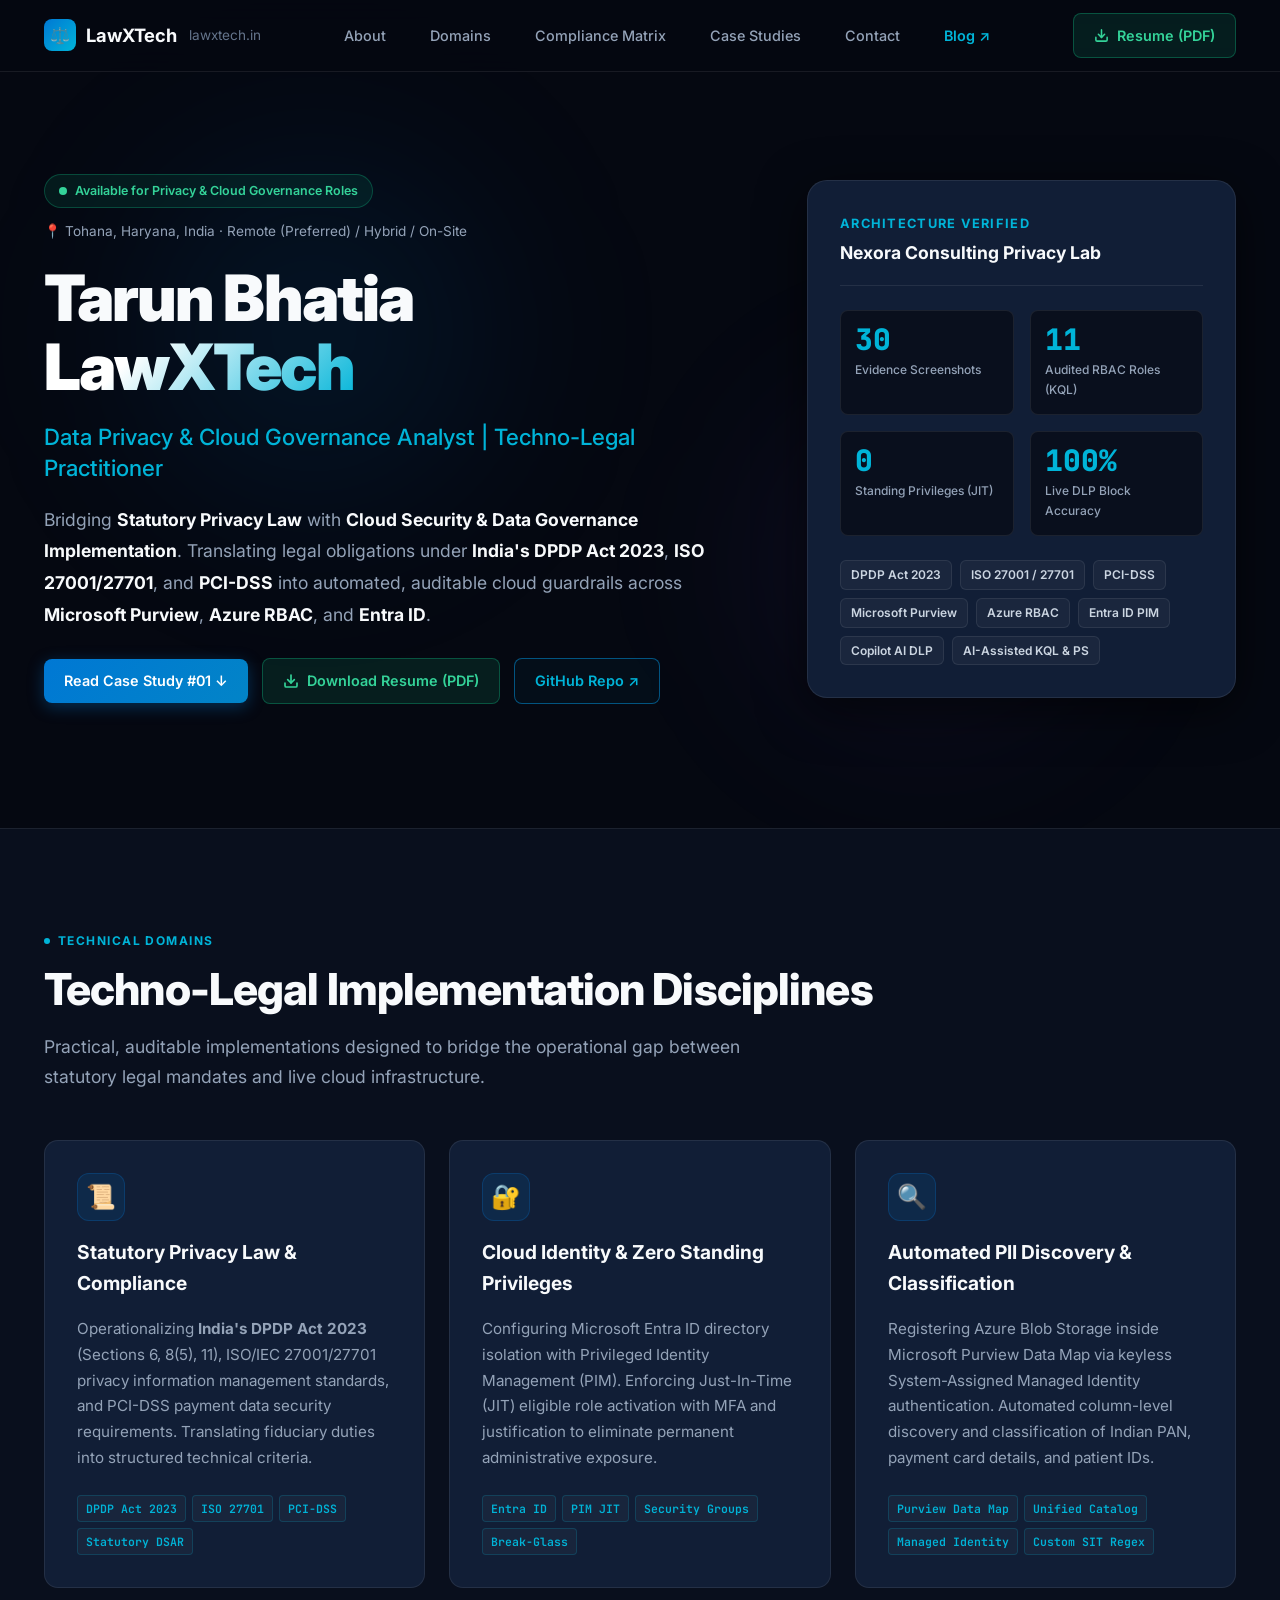
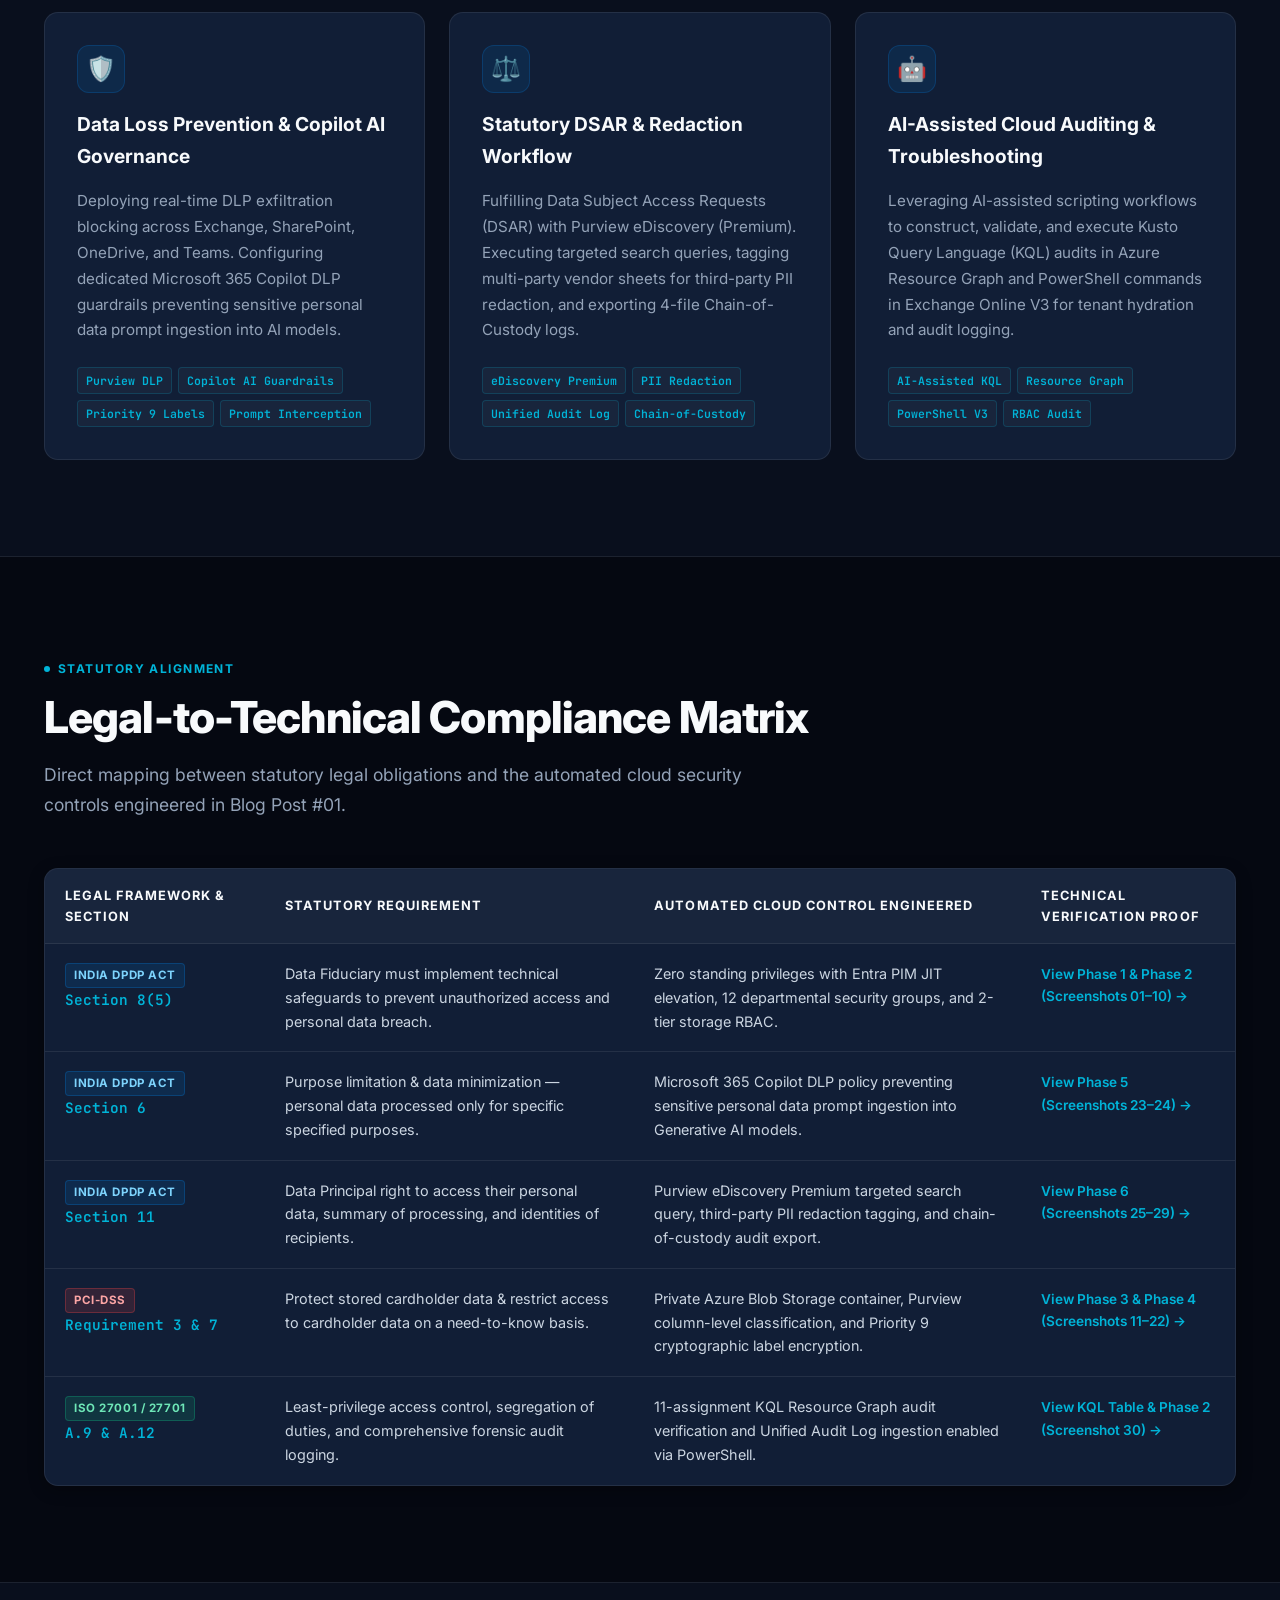
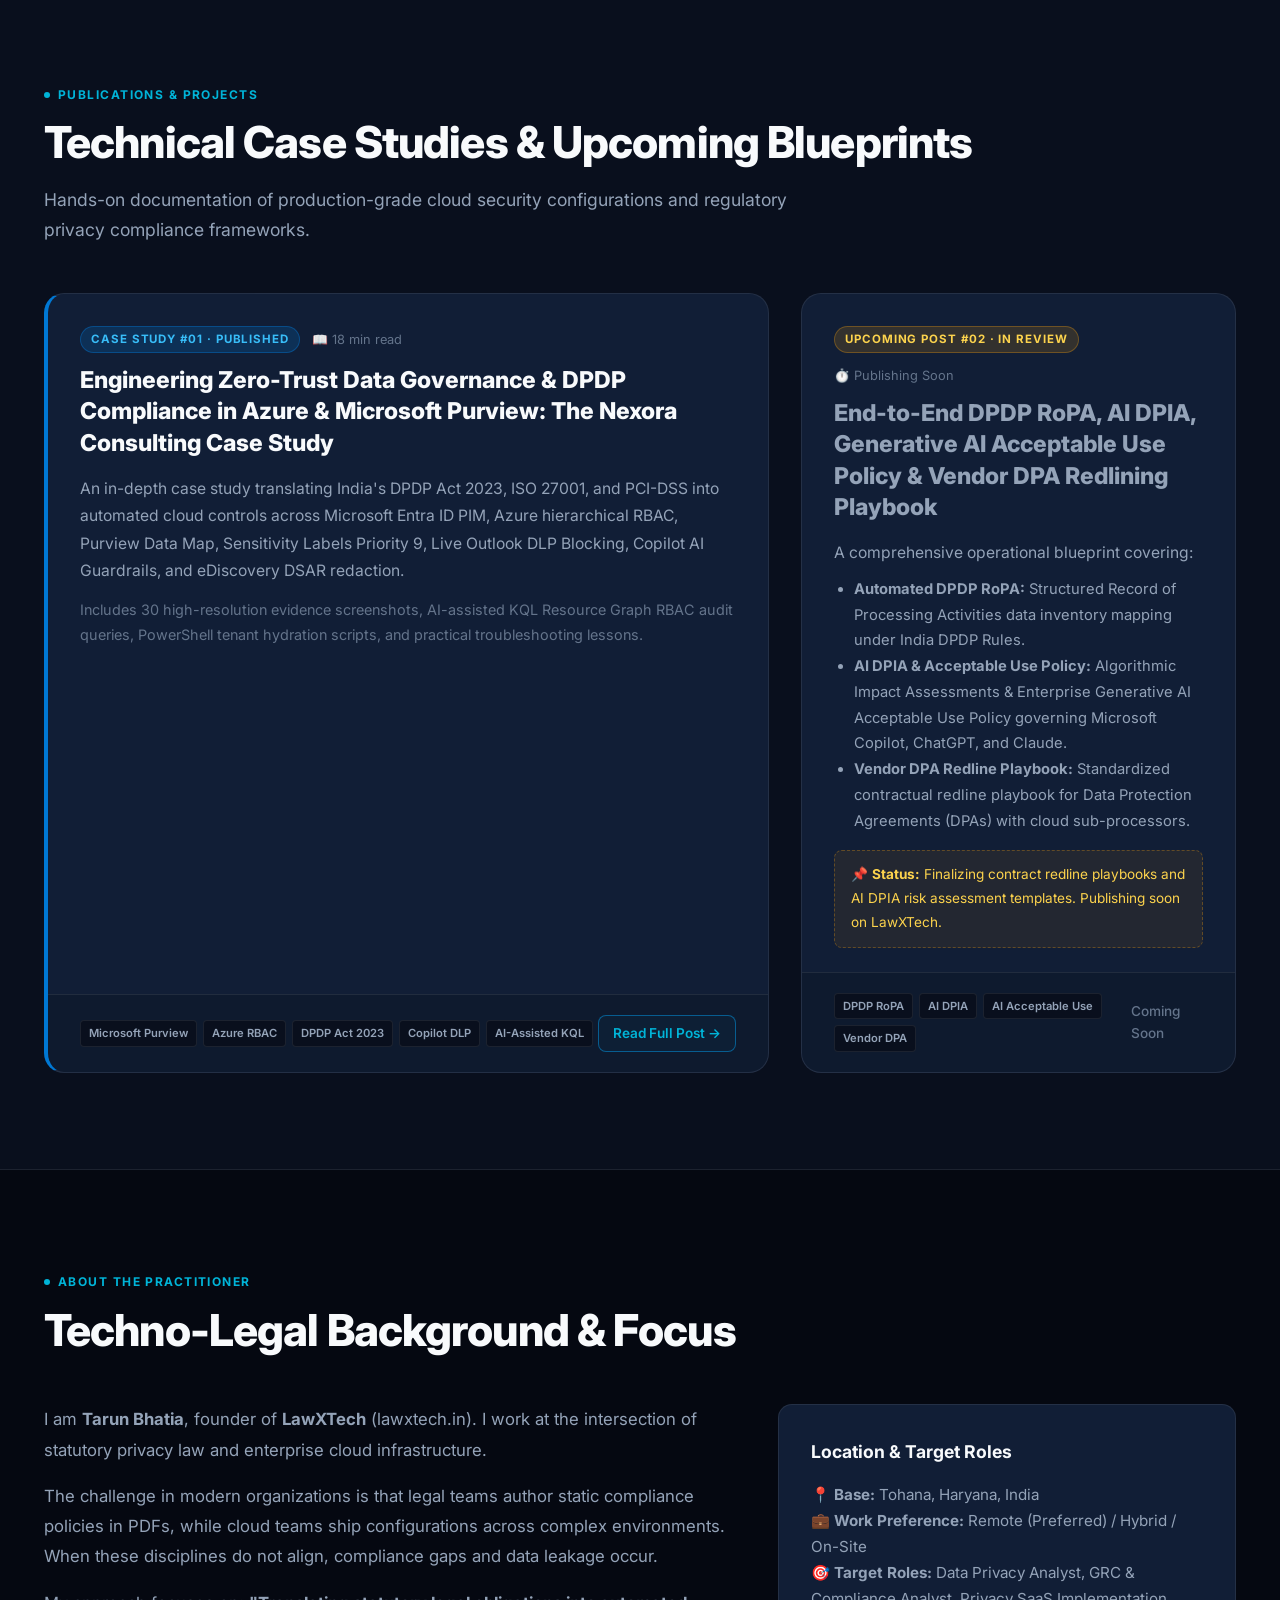
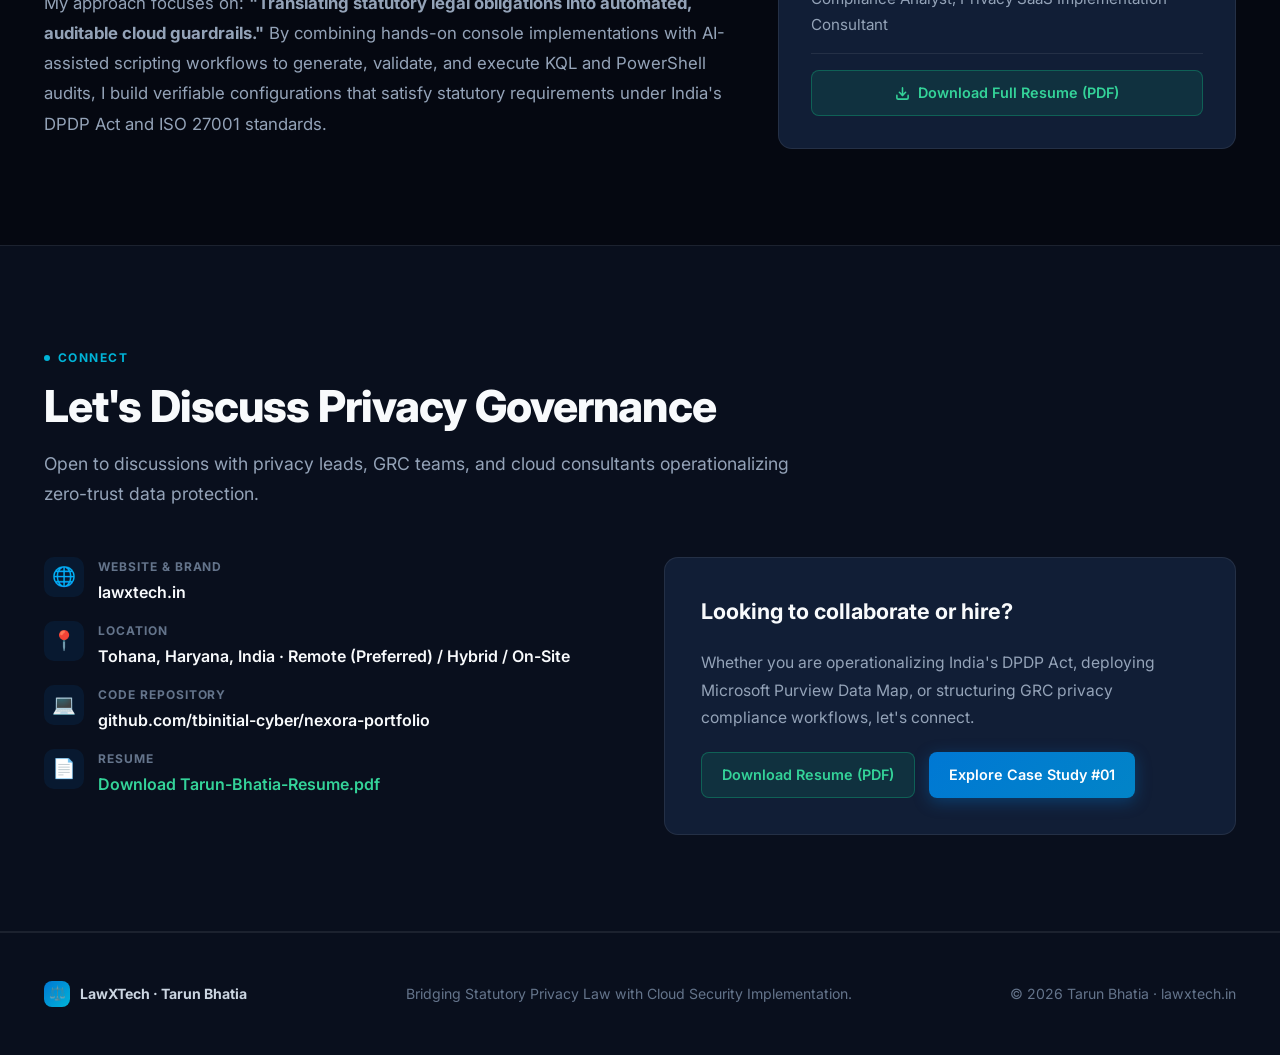
==== commit dfa7788b: "refactor: refine positioning to Data Privacy & Cloud Governance Analyst, Tohana base, AI-assisted fr" ====
--- a/index.html
+++ b/index.html
@@ -3,10 +3,10 @@
 <head>
   <meta charset="UTF-8">
   <meta name="viewport" content="width=device-width, initial-scale=1.0">
-  <title>Tarun Bhatia — Privacy Engineer &amp; Data Governance Specialist | LawXTech</title>
-  <meta name="description" content="Personal techno-legal brand and native technical blog of Tarun Bhatia. Bridging Statutory Privacy Law (DPDP Act 2023, ISO 27001, PCI-DSS) with automated Cloud Security &amp; Data Governance Engineering (Microsoft Purview, Azure RBAC, Entra ID, KQL).">
-  <meta property="og:title" content="Tarun Bhatia — Privacy Engineer &amp; Data Governance Specialist | LawXTech">
-  <meta property="og:description" content="Translating statutory privacy obligations into automated cloud guardrails across Azure, Microsoft Purview, and Entra ID.">
+  <title>Tarun Bhatia — Data Privacy &amp; Cloud Governance Analyst | Techno-Legal Practitioner</title>
+  <meta name="description" content="Personal techno-legal brand and native technical blog of Tarun Bhatia. Bridging Statutory Privacy Law (DPDP Act 2023, ISO 27001, PCI-DSS) with automated Cloud Security &amp; Data Governance implementations across Microsoft Purview, Azure RBAC, and Entra ID.">
+  <meta property="og:title" content="Tarun Bhatia — Data Privacy &amp; Cloud Governance Analyst | Techno-Legal Practitioner">
+  <meta property="og:description" content="Translating statutory privacy obligations into automated, auditable cloud guardrails across Azure, Microsoft Purview, and Entra ID.">
   <meta property="og:url" content="https://lawxtech.in">
   <link rel="preconnect" href="https://fonts.googleapis.com">
   <link rel="preconnect" href="https://fonts.gstatic.com" crossorigin>
@@ -29,8 +29,7 @@
         <a href="#about" class="nav-link">About</a>
         <a href="#domains" class="nav-link">Domains</a>
         <a href="#compliance-matrix" class="nav-link">Compliance Matrix</a>
-        <a href="#publications" class="nav-link">Publications</a>
-        <a href="#playbooks" class="nav-link">Playbooks</a>
+        <a href="#publications" class="nav-link">Case Studies</a>
         <a href="#contact" class="nav-link">Contact</a>
         <a href="/blog/index.html" class="nav-link" style="color: var(--accent-cyan); font-weight: 600;">Blog ↗</a>
       </div>
@@ -57,10 +56,10 @@
         <div class="hero-badge-wrap">
           <div class="hero-status">
             <span class="status-dot"></span>
-            Available for Privacy Engineering &amp; Data Governance Roles
+            Available for Privacy &amp; Cloud Governance Roles
           </div>
           <div class="hero-location">
-            📍 India (Delhi NCR / Remote)
+            📍 Tohana, Haryana, India · Remote (Preferred) / Hybrid / On-Site
           </div>
         </div>
         <h1 class="hero-name">
@@ -68,10 +67,10 @@
           <span>LawXTech</span>
         </h1>
         <h2 class="hero-tagline">
-          Privacy Engineer &amp; Data Governance Specialist
+          Data Privacy &amp; Cloud Governance Analyst | Techno-Legal Practitioner
         </h2>
         <p class="hero-bio">
-          Bridging <strong>Statutory Privacy Law</strong> with <strong>Cloud Security &amp; Data Governance Engineering</strong>. Translating legal obligations under <strong>India's DPDP Act 2023</strong>, <strong>ISO 27001/27701</strong>, and <strong>PCI-DSS</strong> into automated, mathematically verifiable cloud guardrails across <strong>Microsoft Purview</strong>, <strong>Azure RBAC</strong>, and <strong>Entra ID</strong>.
+          Bridging <strong>Statutory Privacy Law</strong> with <strong>Cloud Security &amp; Data Governance Implementation</strong>. Translating legal obligations under <strong>India's DPDP Act 2023</strong>, <strong>ISO 27001/27701</strong>, and <strong>PCI-DSS</strong> into automated, auditable cloud guardrails across <strong>Microsoft Purview</strong>, <strong>Azure RBAC</strong>, and <strong>Entra ID</strong>.
         </p>
         <div class="hero-cta-group">
           <a href="/blog/nexora-purview-dpdp-architecture.html" class="btn btn-primary">
@@ -98,7 +97,7 @@
           </div>
           <div class="stat-box">
             <div class="sb-num">11</div>
-            <div class="sb-lbl">KQL Audited RBAC Roles</div>
+            <div class="sb-lbl">Audited RBAC Roles (KQL)</div>
           </div>
           <div class="stat-box">
             <div class="sb-num">0</div>
@@ -117,7 +116,7 @@
           <span class="hbadge">Azure RBAC</span>
           <span class="hbadge">Entra ID PIM</span>
           <span class="hbadge">Copilot AI DLP</span>
-          <span class="hbadge">KQL Analytics</span>
+          <span class="hbadge">AI-Assisted KQL &amp; PS</span>
         </div>
       </div>
     </div>
@@ -130,14 +129,14 @@
     <div class="container">
       <div class="section-header">
         <div class="section-eyebrow">Technical Domains</div>
-        <h2 class="section-title">Techno-Legal Engineering Disciplines</h2>
-        <p class="section-desc">Most organizations manage compliance with static PDF policies that fail at the speed of cloud development. I build code and cloud configurations that make privacy non-negotiable by architecture.</p>
+        <h2 class="section-title">Techno-Legal Implementation Disciplines</h2>
+        <p class="section-desc">Practical, auditable implementations designed to bridge the operational gap between statutory legal mandates and live cloud infrastructure.</p>
       </div>
       <div class="domains-grid">
         <div class="domain-card">
           <div class="dc-icon">📜</div>
           <h3>Statutory Privacy Law &amp; Compliance</h3>
-          <p>Deep expertise operationalizing <strong>India's DPDP Act 2023</strong> (Sections 6, 8(5), 11), ISO/IEC 27001/27701 privacy information management, and PCI-DSS payment security. Translating legal fiduciary duties into technical verification criteria.</p>
+          <p>Operationalizing <strong>India's DPDP Act 2023</strong> (Sections 6, 8(5), 11), ISO/IEC 27001/27701 privacy information management standards, and PCI-DSS payment data security requirements. Translating fiduciary duties into structured technical criteria.</p>
           <div class="domain-tags">
             <span class="dtag">DPDP Act 2023</span>
             <span class="dtag">ISO 27701</span>
@@ -148,7 +147,7 @@
         <div class="domain-card">
           <div class="dc-icon">🔐</div>
           <h3>Cloud Identity &amp; Zero Standing Privileges</h3>
-          <p>Architecting Microsoft Entra ID directory isolation with Privileged Identity Management (PIM). Enforcing Just-In-Time (JIT) eligible role elevation with mandatory MFA and justification, eliminating permanent admin access.</p>
+          <p>Configuring Microsoft Entra ID directory isolation with Privileged Identity Management (PIM). Enforcing Just-In-Time (JIT) eligible role activation with MFA and justification to eliminate permanent administrative exposure.</p>
           <div class="domain-tags">
             <span class="dtag">Entra ID</span>
             <span class="dtag">PIM JIT</span>
@@ -159,29 +158,29 @@
         <div class="domain-card">
           <div class="dc-icon">🔍</div>
           <h3>Automated PII Discovery &amp; Classification</h3>
-          <p>Connecting Azure Blob Storage and Azure SQL to Microsoft Purview Data Map via keyless System-Assigned Managed Identities. Automated column-level discovery and classification of Indian PAN, credit cards, and sensitive identifiers.</p>
+          <p>Registering Azure Blob Storage inside Microsoft Purview Data Map via keyless System-Assigned Managed Identity authentication. Automated column-level discovery and classification of Indian PAN, payment card details, and patient IDs.</p>
           <div class="domain-tags">
             <span class="dtag">Purview Data Map</span>
             <span class="dtag">Unified Catalog</span>
             <span class="dtag">Managed Identity</span>
-            <span class="dtag">Regex Classifiers</span>
+            <span class="dtag">Custom SIT Regex</span>
           </div>
         </div>
         <div class="domain-card">
           <div class="dc-icon">🛡️</div>
           <h3>Data Loss Prevention &amp; Copilot AI Governance</h3>
-          <p>Real-time exfiltration blocking across Exchange, SharePoint, OneDrive, and Teams. Dedicated DLP guardrails for Microsoft 365 Copilot preventing unauthorized ingestion of confidential personal data into AI prompts.</p>
+          <p>Deploying real-time DLP exfiltration blocking across Exchange, SharePoint, OneDrive, and Teams. Configuring dedicated Microsoft 365 Copilot DLP guardrails preventing sensitive personal data prompt ingestion into AI models.</p>
           <div class="domain-tags">
             <span class="dtag">Purview DLP</span>
             <span class="dtag">Copilot AI Guardrails</span>
             <span class="dtag">Priority 9 Labels</span>
-            <span class="dtag">Live Interception</span>
+            <span class="dtag">Prompt Interception</span>
           </div>
         </div>
         <div class="domain-card">
           <div class="dc-icon">⚖️</div>
-          <h3>Statutory DSAR &amp; Redaction Engineering</h3>
-          <p>Executing Data Subject Access Requests (DSAR) with Purview eDiscovery (Premium). Querying multi-record repositories, stripping co-located third-party PII with review set tags, and generating immutable 4-file Chain-of-Custody logs.</p>
+          <h3>Statutory DSAR &amp; Redaction Workflow</h3>
+          <p>Fulfilling Data Subject Access Requests (DSAR) with Purview eDiscovery (Premium). Executing targeted search queries, tagging multi-party vendor sheets for third-party PII redaction, and exporting 4-file Chain-of-Custody logs.</p>
           <div class="domain-tags">
             <span class="dtag">eDiscovery Premium</span>
             <span class="dtag">PII Redaction</span>
@@ -190,14 +189,14 @@
           </div>
         </div>
         <div class="domain-card">
-          <div class="dc-icon">📊</div>
-          <h3>Security Analytics &amp; Cloud Automation</h3>
-          <p>Auditing complex multi-scope Azure RBAC permissions across subscriptions and containers with Kusto Query Language (KQL) in Azure Resource Graph. Tenant hydration and audit ingestion via Exchange Online PowerShell V3.</p>
-          <div class="domain-tags">
-            <span class="dtag">KQL</span>
+          <div class="dc-icon">🤖</div>
+          <h3>AI-Assisted Cloud Auditing &amp; Troubleshooting</h3>
+          <p>Leveraging AI-assisted scripting workflows to construct, validate, and execute Kusto Query Language (KQL) audits in Azure Resource Graph and PowerShell commands in Exchange Online V3 for tenant hydration and audit logging.</p>
+          <div class="domain-tags">
+            <span class="dtag">AI-Assisted KQL</span>
             <span class="dtag">Resource Graph</span>
             <span class="dtag">PowerShell V3</span>
-            <span class="dtag">Zero-Trust Audit</span>
+            <span class="dtag">RBAC Audit</span>
           </div>
         </div>
       </div>
@@ -277,14 +276,14 @@
   </section>
 
   <!-- ═══════════════════════════════════════════
-       LATEST TECHNICAL CASE STUDIES & BLOG FEED
+       LATEST TECHNICAL CASE STUDIES & PUBLICATIONS
   ═══════════════════════════════════════════ -->
   <section id="publications" class="section section-alt">
     <div class="container">
       <div class="section-header">
-        <div class="section-eyebrow">Publications &amp; Research</div>
-        <h2 class="section-title">Latest Technical Case Studies &amp; Blog Posts</h2>
-        <p class="section-desc">In-depth technical walk-throughs documenting production-grade cloud security architectures and regulatory engineering blueprints.</p>
+        <div class="section-eyebrow">Publications &amp; Projects</div>
+        <h2 class="section-title">Technical Case Studies &amp; Upcoming Blueprints</h2>
+        <p class="section-desc">Hands-on documentation of production-grade cloud security configurations and regulatory privacy compliance frameworks.</p>
       </div>
       <div class="feed-grid">
         <!-- Post #01 (Active) -->
@@ -302,10 +301,10 @@
           </div>
           <div class="feed-body">
             <p>
-              A consulting-grade architectural breakdown translating India's DPDP Act 2023, ISO 27001, and PCI-DSS into automated cloud controls across Microsoft Entra ID PIM, Azure hierarchical RBAC, Purview Data Map, Sensitivity Labels Priority 9, Live Outlook DLP Blocking, Copilot AI Guardrails, and eDiscovery DSAR redaction.
+              An in-depth case study translating India's DPDP Act 2023, ISO 27001, and PCI-DSS into automated cloud controls across Microsoft Entra ID PIM, Azure hierarchical RBAC, Purview Data Map, Sensitivity Labels Priority 9, Live Outlook DLP Blocking, Copilot AI Guardrails, and eDiscovery DSAR redaction.
             </p>
             <p style="margin-top: 12px; font-size: 0.9rem; color: var(--text-3);">
-              Includes 30 high-resolution evidence screenshots, verified 11-row KQL Resource Graph query, PowerShell tenant hydration scripts, and real-world troubleshooting lessons.
+              Includes 30 high-resolution evidence screenshots, AI-assisted KQL Resource Graph RBAC audit queries, PowerShell tenant hydration scripts, and practical troubleshooting lessons.
             </p>
           </div>
           <div class="feed-footer">
@@ -313,8 +312,8 @@
               <span class="ftag">Microsoft Purview</span>
               <span class="ftag">Azure RBAC</span>
               <span class="ftag">DPDP Act 2023</span>
-              <span class="ftag">KQL</span>
               <span class="ftag">Copilot DLP</span>
+              <span class="ftag">AI-Assisted KQL</span>
             </div>
             <a href="/blog/nexora-purview-dpdp-architecture.html" class="btn btn-outline" style="font-size: 0.85rem; padding: 6px 14px;">
               Read Full Post →
@@ -322,7 +321,7 @@
           </div>
         </article>
 
-        <!-- Post #02 (Upcoming Placeholder) -->
+        <!-- Post #02 (Upcoming Card with Policies incorporated) -->
         <article class="feed-card">
           <div class="feed-card-header">
             <div class="post-meta-row">
@@ -330,21 +329,27 @@
               <span class="post-read-time">⏱️ Publishing Soon</span>
             </div>
             <h3 class="feed-title" style="color: var(--text-2);">
-              End-to-End DPDP RoPA, AI DPIA &amp; Vendor DPA Redlining Playbook
+              End-to-End DPDP RoPA, AI DPIA, Generative AI Acceptable Use Policy &amp; Vendor DPA Redlining Playbook
             </h3>
           </div>
           <div class="feed-body">
             <p>
-              A practical playbook for privacy architects designing automated Record of Processing Activities (RoPA), Algorithmic Impact Assessments for Generative AI implementations, and a standardized Data Protection Agreement (DPA) vendor redline contract matrix under India's DPDP Rules.
+              A comprehensive operational blueprint covering:
             </p>
-            <div style="margin-top: 24px; padding: 14px; border-radius: var(--radius-sm); background: rgba(245, 158, 11, 0.08); border: 1px dashed rgba(245, 158, 11, 0.3); font-size: 0.85rem; color: #fcd34d;">
-              📌 <strong>Status:</strong> Currently compiling redline playbooks and DPIA risk assessment frameworks. Draft release coming soon on LawXTech.
+            <ul style="margin: 10px 0 14px 20px; list-style: disc; font-size: 0.92rem; color: var(--text-2);">
+              <li><strong>Automated DPDP RoPA:</strong> Structured Record of Processing Activities data inventory mapping under India DPDP Rules.</li>
+              <li><strong>AI DPIA &amp; Acceptable Use Policy:</strong> Algorithmic Impact Assessments &amp; Enterprise Generative AI Acceptable Use Policy governing Microsoft Copilot, ChatGPT, and Claude.</li>
+              <li><strong>Vendor DPA Redline Playbook:</strong> Standardized contractual redline playbook for Data Protection Agreements (DPAs) with cloud sub-processors.</li>
+            </ul>
+            <div style="margin-top: 16px; padding: 12px 16px; border-radius: var(--radius-sm); background: rgba(245, 158, 11, 0.08); border: 1px dashed rgba(245, 158, 11, 0.3); font-size: 0.85rem; color: #fcd34d;">
+              📌 <strong>Status:</strong> Finalizing contract redline playbooks and AI DPIA risk assessment templates. Publishing soon on LawXTech.
             </div>
           </div>
           <div class="feed-footer">
             <div class="feed-tags">
               <span class="ftag">DPDP RoPA</span>
               <span class="ftag">AI DPIA</span>
+              <span class="ftag">AI Acceptable Use</span>
               <span class="ftag">Vendor DPA</span>
             </div>
             <span style="font-size: 0.85rem; color: var(--text-3); font-weight: 500;">Coming Soon</span>
@@ -355,77 +360,32 @@
   </section>
 
   <!-- ═══════════════════════════════════════════
-       FREE GOVERNANCE PLAYBOOKS
-  ═══════════════════════════════════════════ -->
-  <section id="playbooks" class="section">
+       ABOUT TARUN BHATIA
+  ═══════════════════════════════════════════ -->
+  <section id="about" class="section">
     <div class="container">
       <div class="section-header">
-        <div class="section-eyebrow">Open-Source Assets</div>
-        <h2 class="section-title">Free Governance Playbooks &amp; Scripts</h2>
-        <p class="section-desc">Production-tested artifacts ready for security teams and privacy officers to deploy in their own enterprise tenants.</p>
-      </div>
-      <div class="playbooks-grid">
-        <div class="playbook-card">
-          <span class="pb-badge">Governance Policy</span>
-          <h3>Enterprise Generative AI Acceptable Use Policy</h3>
-          <p>A ready-to-implement enterprise policy governing employee interaction with Microsoft Copilot, ChatGPT, Claude, and Gemini under DPDP Act Section 6 (purpose limitation) and ISO 27001 data classification standards.</p>
-          <ul class="pb-features">
-            <li>Strict permitted vs. prohibited PII categories in AI prompts</li>
-            <li>Purview Copilot DLP enforcement &amp; prompt interception criteria</li>
-            <li>Incident reporting &amp; 6-hour DPO notification protocol</li>
-          </ul>
-          <div class="playbook-actions">
-            <a href="/assets/playbooks/generative-ai-acceptable-use-policy.md" target="_blank" class="btn btn-outline" style="font-size: 0.85rem;">
-              View Policy (Markdown)
-            </a>
-          </div>
-        </div>
-        <div class="playbook-card">
-          <span class="pb-badge">Cloud Automation</span>
-          <h3>Azure Resource Graph RBAC KQL Audit Script</h3>
-          <p>The exact Kusto Query Language (KQL) query used to audit multi-scope least-privilege IAM permissions across Azure Subscriptions, Resource Groups, Storage Accounts, and Blob Containers in under 2 seconds.</p>
-          <ul class="pb-features">
-            <li>Consolidates all role assignments into one normalized table</li>
-            <li>Resolves principal IDs and Azure role definitions cleanly</li>
-            <li>Eliminates manual portal audits for ISO 27001 &amp; DPDP compliance</li>
-          </ul>
-          <div class="playbook-actions">
-            <a href="/assets/playbooks/azure-rbac-kql-audit.kql" target="_blank" class="btn btn-outline" style="font-size: 0.85rem;">
-              View KQL Script
-            </a>
-          </div>
-        </div>
-      </div>
-    </div>
-  </section>
-
-  <!-- ═══════════════════════════════════════════
-       ABOUT TARUN BHATIA
-  ═══════════════════════════════════════════ -->
-  <section id="about" class="section section-alt">
-    <div class="container">
-      <div class="section-header">
-        <div class="section-eyebrow">About the Architect</div>
-        <h2 class="section-title">Techno-Legal Engineering Background</h2>
+        <div class="section-eyebrow">About the Practitioner</div>
+        <h2 class="section-title">Techno-Legal Background &amp; Focus</h2>
       </div>
       <div style="display: grid; grid-template-columns: 1.2fr 0.8fr; gap: 48px; align-items: start;">
         <div style="font-size: 1.05rem; color: var(--text-2); line-height: 1.8;">
           <p>
-            I am <strong>Tarun Bhatia</strong>, founder of <strong>LawXTech</strong> (lawxtech.in). I work at the precise intersection of statutory privacy law and enterprise cloud infrastructure.
+            I am <strong>Tarun Bhatia</strong>, founder of <strong>LawXTech</strong> (lawxtech.in). I work at the intersection of statutory privacy law and enterprise cloud infrastructure.
           </p>
           <p style="margin-top: 16px;">
-            The central challenge of modern data protection is that legal teams write policies in PDF documents, while engineering teams ship code in cloud pipelines. When these worlds don't speak the same language, data breaches and regulatory fines follow.
+            The challenge in modern organizations is that legal teams author static compliance policies in PDFs, while cloud teams ship configurations across complex environments. When these disciplines do not align, compliance gaps and data leakage occur.
           </p>
           <p style="margin-top: 16px;">
-            My engineering philosophy is simple: <strong>"Law defines the boundary; Cloud code enforces it."</strong> Whether configuring keyless Purview Managed Identities, scripting JIT privilege escalation in Entra PIM, or blocking real-time Copilot prompt injection, I build verifiable systems that prove compliance to regulators and auditors on demand.
+            My approach focuses on: <strong>"Translating statutory legal obligations into automated, auditable cloud guardrails."</strong> By combining hands-on console implementations with AI-assisted scripting workflows to generate, validate, and execute KQL and PowerShell audits, I build verifiable configurations that satisfy statutory requirements under India's DPDP Act and ISO 27001 standards.
           </p>
         </div>
         <div style="background: var(--bg-card); border: 1px solid var(--border); border-radius: var(--radius-md); padding: 32px; display: flex; flex-direction: column; gap: 16px;">
-          <h4 style="color: var(--text-0); font-size: 1.1rem; font-weight: 700;">Location &amp; Availability</h4>
-          <p style="font-size: 0.95rem; color: var(--text-2);">
-            📍 <strong>Base:</strong> India (Delhi NCR)<br>
-            💼 <strong>Work Model:</strong> On-Site (Delhi NCR), Hybrid, or Remote<br>
-            🎯 <strong>Target Roles:</strong> Privacy Engineer, Cloud Data Governance Architect, Legal-Tech Infrastructure Specialist
+          <h4 style="color: var(--text-0); font-size: 1.1rem; font-weight: 700;">Location &amp; Target Roles</h4>
+          <p style="font-size: 0.95rem; color: var(--text-2); line-height: 1.7;">
+            📍 <strong>Base:</strong> Tohana, Haryana, India<br>
+            💼 <strong>Work Preference:</strong> Remote (Preferred) / Hybrid / On-Site<br>
+            🎯 <strong>Target Roles:</strong> Data Privacy Analyst, GRC &amp; Compliance Analyst, Privacy SaaS Implementation Consultant
           </p>
           <div style="padding-top: 16px; border-top: 1px solid var(--border);">
             <a href="/assets/Tarun-Bhatia-Resume.pdf" target="_blank" class="btn btn-resume" style="width: 100%;">
@@ -441,12 +401,12 @@
   <!-- ═══════════════════════════════════════════
        CONTACT
   ═══════════════════════════════════════════ -->
-  <section id="contact" class="section">
+  <section id="contact" class="section section-alt">
     <div class="container">
       <div class="section-header">
         <div class="section-eyebrow">Connect</div>
-        <h2 class="section-title">Let's Discuss Privacy Architecture</h2>
-        <p class="section-desc">Open to discussions with engineering leads, CISOs, and privacy directors building zero-trust data protection environments.</p>
+        <h2 class="section-title">Let's Discuss Privacy Governance</h2>
+        <p class="section-desc">Open to discussions with privacy leads, GRC teams, and cloud consultants operationalizing zero-trust data protection.</p>
       </div>
       <div class="contact-grid">
         <div class="contact-left">
@@ -462,7 +422,7 @@
               <div class="ci-icon">📍</div>
               <div>
                 <div class="ci-title">Location</div>
-                <div class="ci-val">India (Delhi NCR / Remote)</div>
+                <div class="ci-val">Tohana, Haryana, India · Remote (Preferred) / Hybrid / On-Site</div>
               </div>
             </div>
             <div class="ci-row">
@@ -484,7 +444,7 @@
         <div style="background: var(--bg-card); border: 1px solid var(--border); border-radius: var(--radius-md); padding: 36px; display: flex; flex-direction: column; justify-content: center; gap: 20px;">
           <h3 style="color: var(--text-0); font-size: 1.35rem; font-weight: 700;">Looking to collaborate or hire?</h3>
           <p style="color: var(--text-2); font-size: 0.98rem; line-height: 1.75;">
-            Whether you are operationalizing India's DPDP Act, deploying Microsoft Purview Data Map across multicloud storage, or securing Generative AI workflows with Copilot DLP, let's connect.
+            Whether you are operationalizing India's DPDP Act, deploying Microsoft Purview Data Map, or structuring GRC privacy compliance workflows, let's connect.
           </p>
           <div style="display: flex; gap: 14px; flex-wrap: wrap;">
             <a href="/assets/Tarun-Bhatia-Resume.pdf" target="_blank" class="btn btn-resume">
@@ -509,7 +469,7 @@
         <span>LawXTech · Tarun Bhatia</span>
       </div>
       <div>
-        Bridging Statutory Privacy Law with Cloud Security Engineering.
+        Bridging Statutory Privacy Law with Cloud Security Implementation.
       </div>
       <div>
         © 2026 Tarun Bhatia · lawxtech.in
--- a/style.css
+++ b/style.css
@@ -473,21 +473,30 @@
 
 /* ── Lightbox Modal ── */
 .lightbox-modal {
-  position: fixed; inset: 0; z-index: 3000;
-  background: rgba(4, 7, 15, 0.94); backdrop-filter: blur(12px);
-  -webkit-backdrop-filter: blur(12px);
+  position: fixed; inset: 0; z-index: 999999;
+  background: rgba(4, 7, 15, 0.96); backdrop-filter: blur(16px);
+  -webkit-backdrop-filter: blur(16px);
   display: none; align-items: center; justify-content: center;
-  padding: 24px; opacity: 0; transition: opacity 0.25s ease;
-}
-.lightbox-modal.active { display: flex; opacity: 1; }
+  padding: 24px; cursor: pointer;
+}
+.lightbox-modal.active {
+  display: flex !important;
+  animation: lbIn 0.18s cubic-bezier(0.16, 1, 0.3, 1);
+}
+@keyframes lbIn {
+  from { opacity: 0; transform: scale(0.98); }
+  to { opacity: 1; transform: scale(1); }
+}
 .lb-wrapper {
   position: relative; max-width: 1400px; width: 100%; max-height: 94vh;
   display: flex; flex-direction: column; align-items: center;
+  cursor: default;
 }
 .lb-img-container {
   max-height: 80vh; max-width: 100%; border-radius: var(--radius-sm);
   overflow: hidden; border: 1px solid var(--border); box-shadow: var(--shadow-lg);
   display: flex; align-items: center; justify-content: center; background: #000;
+  cursor: pointer;
 }
 #lb-image {
   max-height: 78vh; max-width: 100%; object-fit: contain; display: block;
@@ -498,20 +507,23 @@
 #lb-caption-text { font-size: 0.95rem; color: var(--text-1); line-height: 1.5; font-weight: 500; }
 #lb-counter-text { font-size: 0.78rem; color: var(--accent-cyan); margin-top: 4px; font-family: var(--font-mono); }
 .lb-btn-close {
-  position: fixed; top: 24px; right: 28px; width: 44px; height: 44px;
-  border-radius: 50%; background: rgba(255, 255, 255, 0.1); color: #fff;
-  font-size: 1.25rem; display: flex; align-items: center; justify-content: center;
-  transition: var(--transition); z-index: 3010;
-}
-.lb-btn-close:hover { background: rgba(239, 68, 68, 0.3); color: #ef4444; }
+  position: fixed; top: 20px; right: 24px;
+  background: rgba(239, 68, 68, 0.2); border: 1px solid rgba(239, 68, 68, 0.5);
+  color: #fff; font-size: 0.88rem; font-weight: 700;
+  padding: 8px 18px; border-radius: 999px;
+  display: flex; align-items: center; gap: 6px;
+  transition: var(--transition); z-index: 1000000; cursor: pointer;
+}
+.lb-btn-close:hover { background: rgba(239, 68, 68, 0.45); transform: scale(1.04); }
 .lb-nav-btn {
   position: fixed; top: 50%; transform: translateY(-50%);
-  width: 52px; height: 52px; border-radius: 50%;
-  background: rgba(255, 255, 255, 0.08); color: #fff; font-size: 1.75rem;
+  width: 54px; height: 54px; border-radius: 50%;
+  background: rgba(255, 255, 255, 0.12); color: #fff; font-size: 1.85rem;
   display: flex; align-items: center; justify-content: center;
-  transition: var(--transition); z-index: 3010;
-}
-.lb-nav-btn:hover { background: var(--accent); transform: translateY(-50%) scale(1.08); }
+  transition: var(--transition); z-index: 1000000; cursor: pointer;
+  border: 1px solid rgba(255, 255, 255, 0.15);
+}
+.lb-nav-btn:hover { background: var(--accent); transform: translateY(-50%) scale(1.1); }
 .lb-prev { left: 24px; }
 .lb-next { right: 24px; }
 
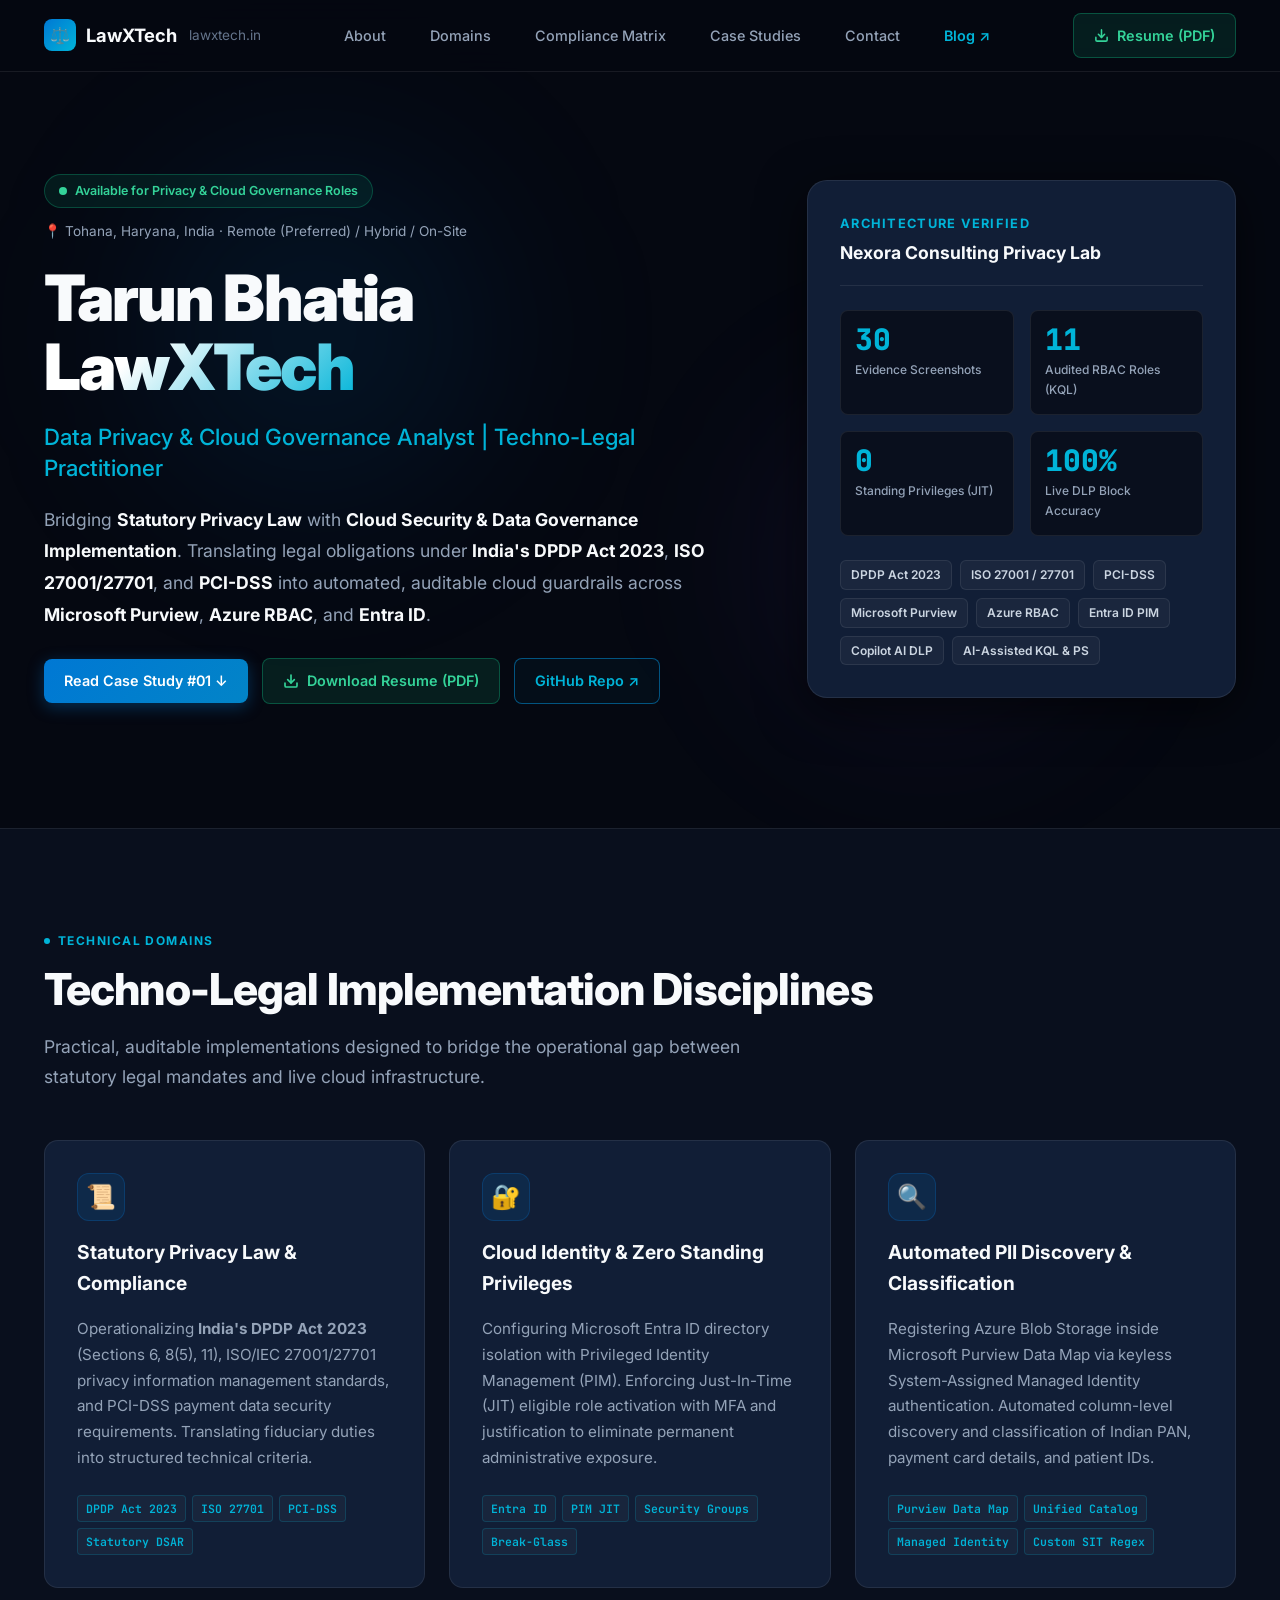
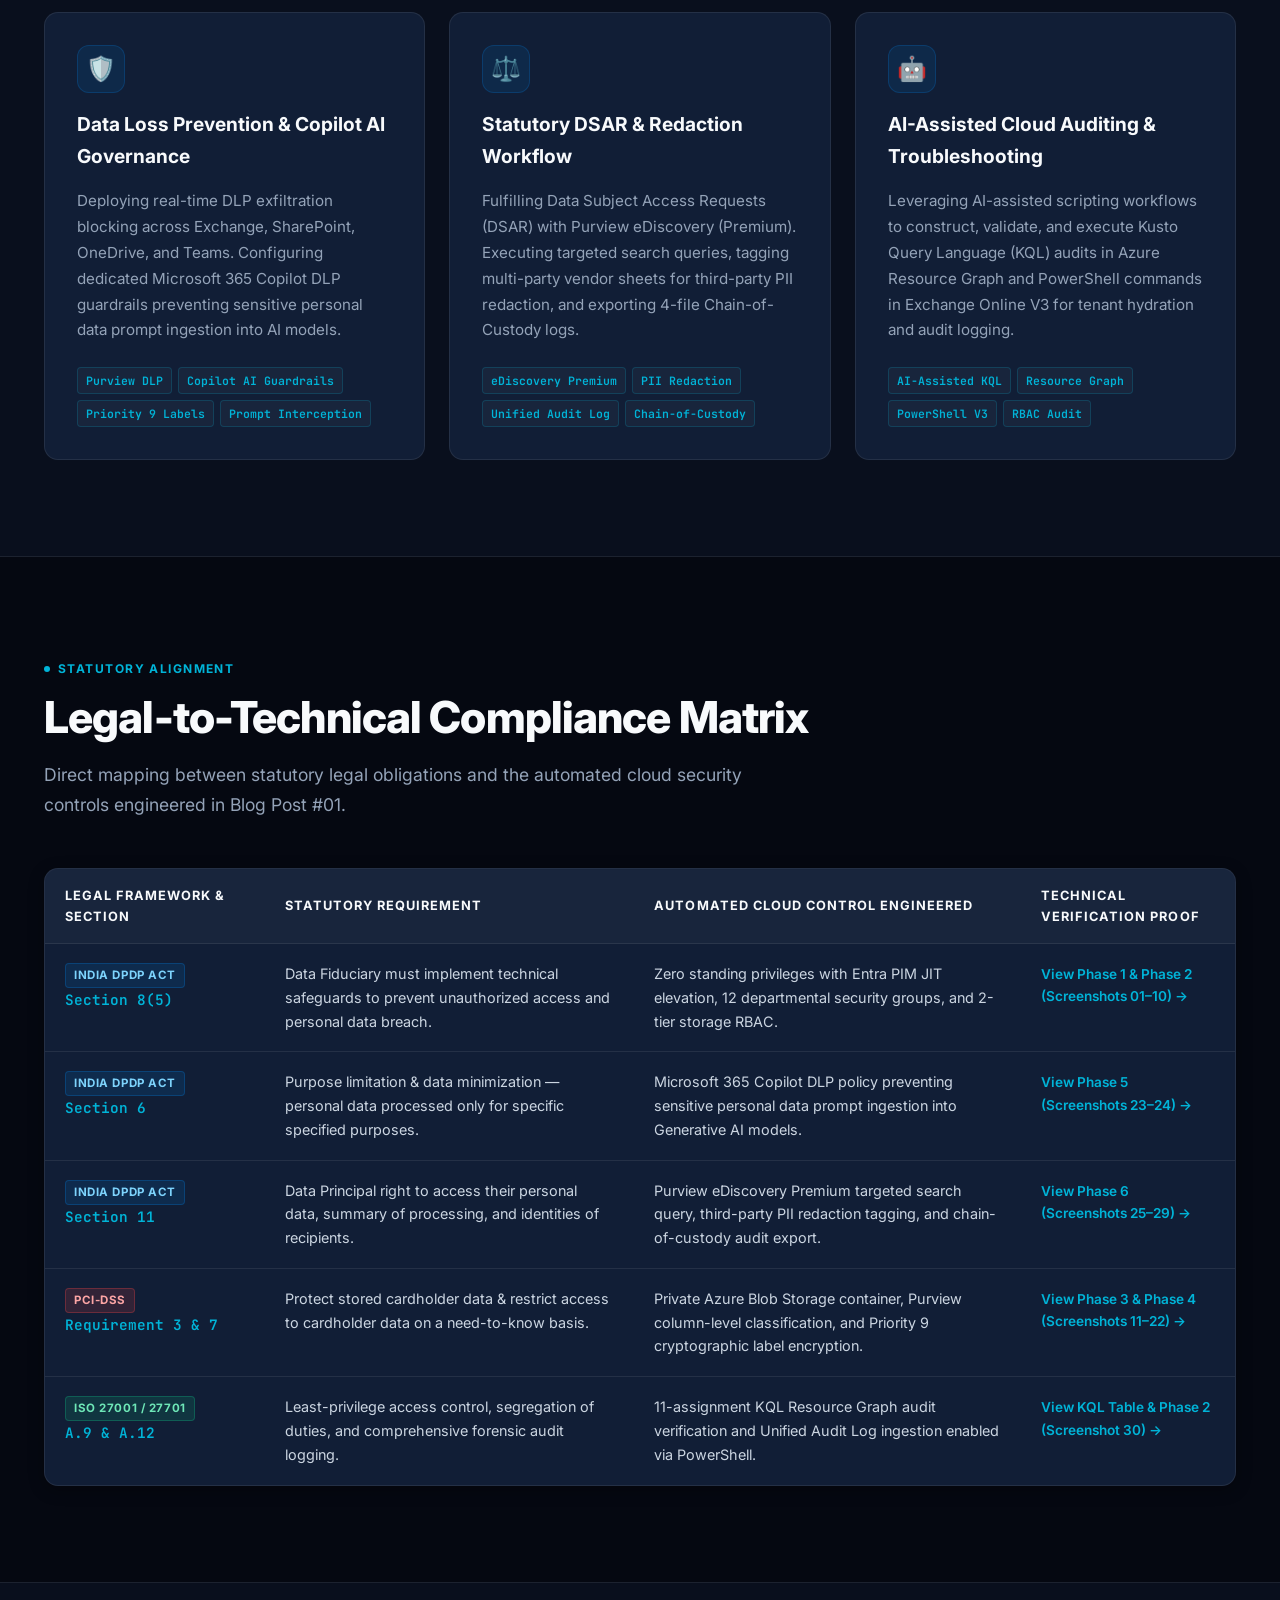
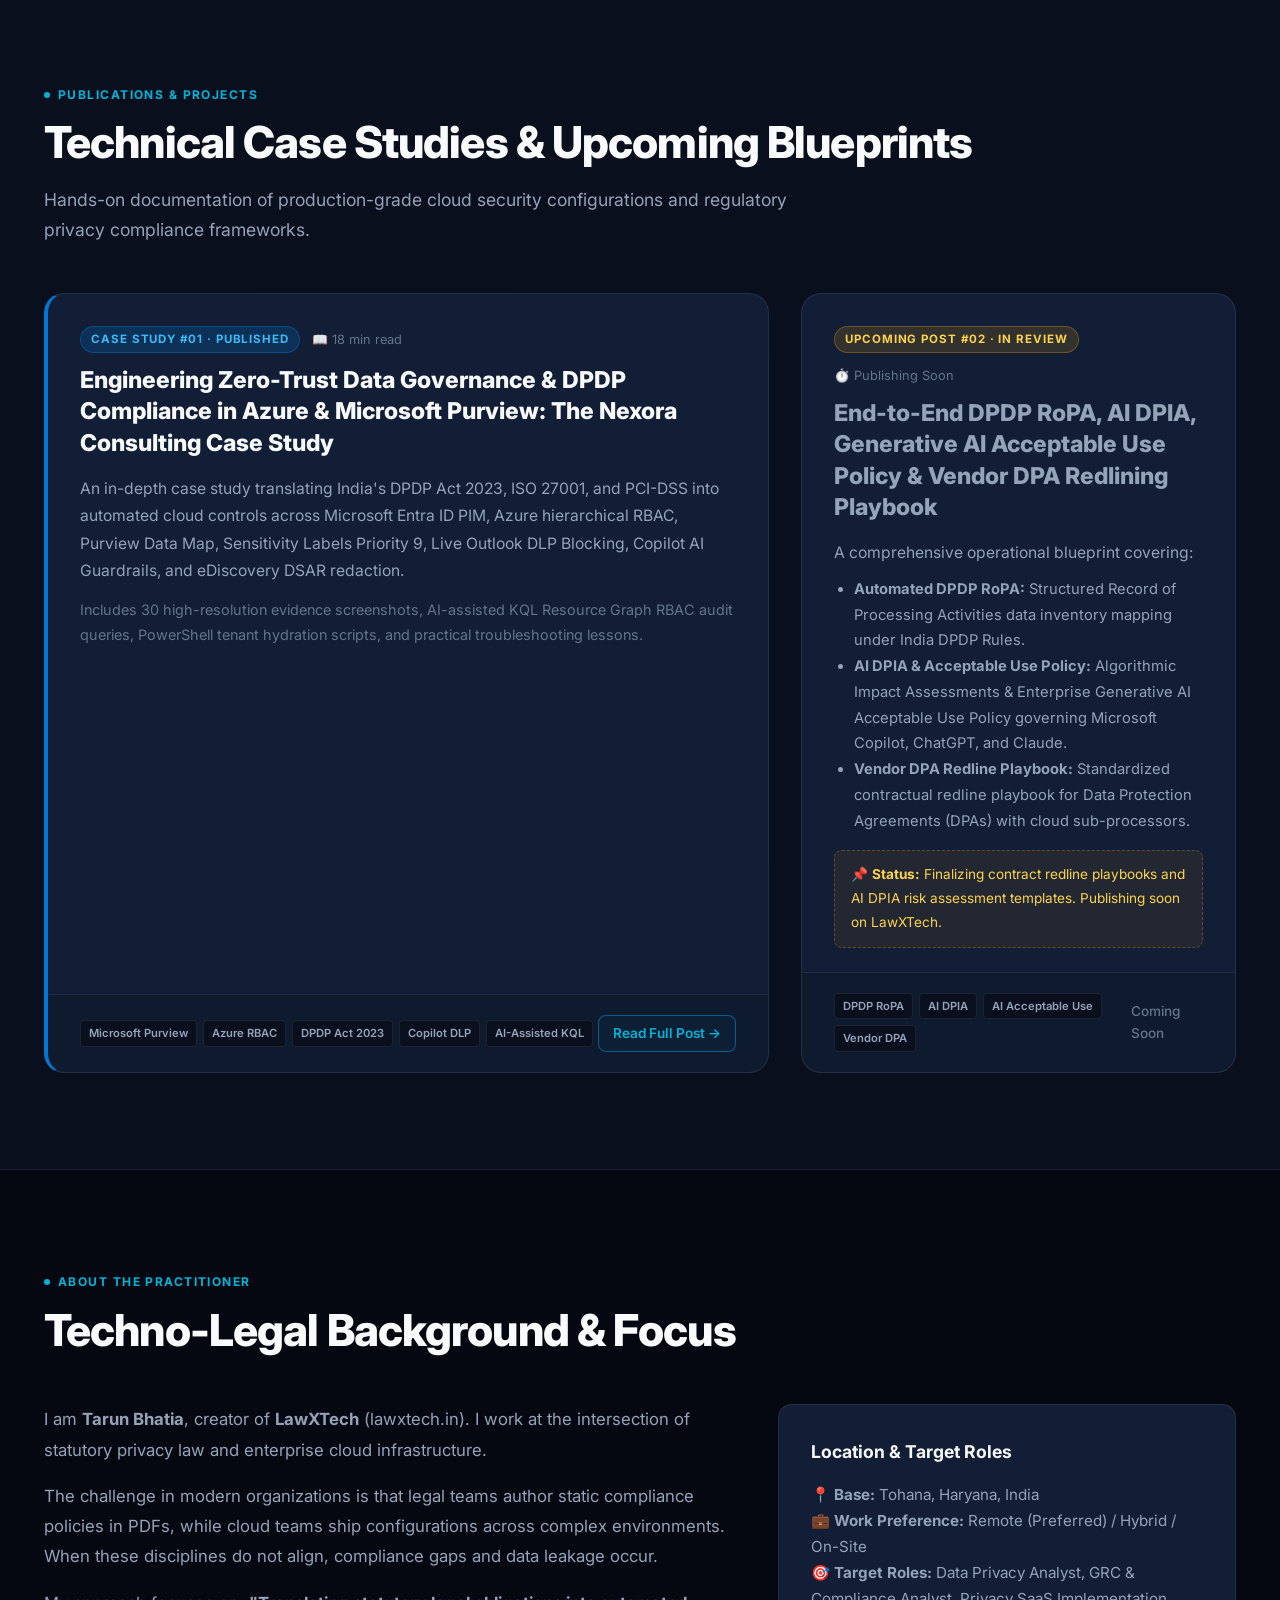
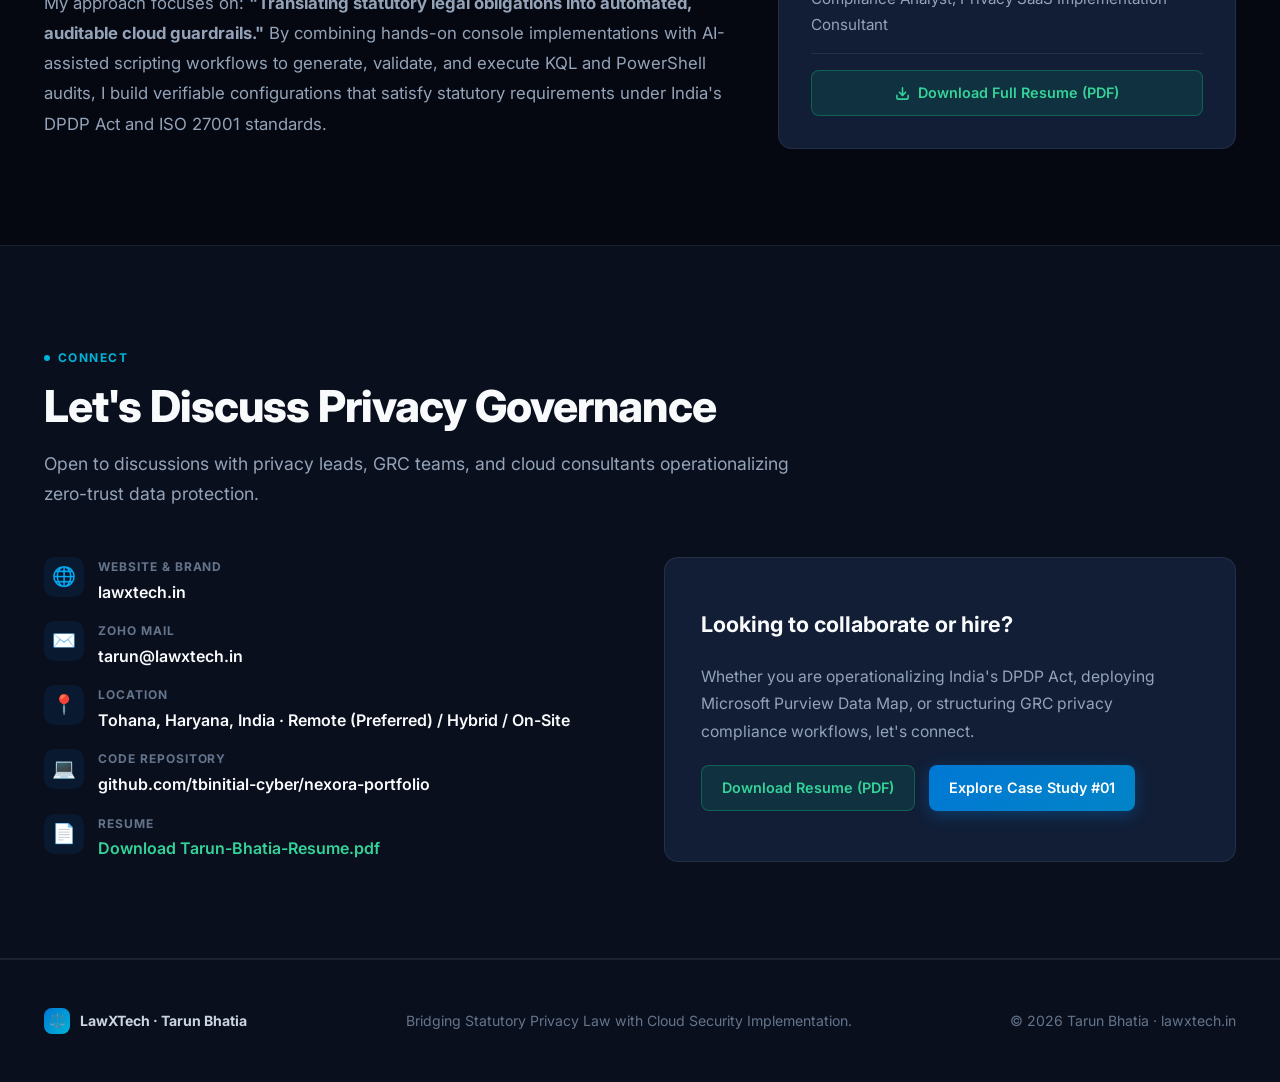
==== commit 86525181: "refactor: update About to creator title and add Zoho Mail contact" ====
--- a/index.html
+++ b/index.html
@@ -371,7 +371,7 @@
       <div style="display: grid; grid-template-columns: 1.2fr 0.8fr; gap: 48px; align-items: start;">
         <div style="font-size: 1.05rem; color: var(--text-2); line-height: 1.8;">
           <p>
-            I am <strong>Tarun Bhatia</strong>, founder of <strong>LawXTech</strong> (lawxtech.in). I work at the intersection of statutory privacy law and enterprise cloud infrastructure.
+            I am <strong>Tarun Bhatia</strong>, creator of <strong>LawXTech</strong> (lawxtech.in). I work at the intersection of statutory privacy law and enterprise cloud infrastructure.
           </p>
           <p style="margin-top: 16px;">
             The challenge in modern organizations is that legal teams author static compliance policies in PDFs, while cloud teams ship configurations across complex environments. When these disciplines do not align, compliance gaps and data leakage occur.
@@ -419,6 +419,13 @@
               </div>
             </div>
             <div class="ci-row">
+              <div class="ci-icon">✉️</div>
+              <div>
+                <div class="ci-title">Zoho Mail</div>
+                <div class="ci-val"><a href="mailto:tarun@lawxtech.in">tarun@lawxtech.in</a></div>
+              </div>
+            </div>
+            <div class="ci-row">
               <div class="ci-icon">📍</div>
               <div>
                 <div class="ci-title">Location</div>
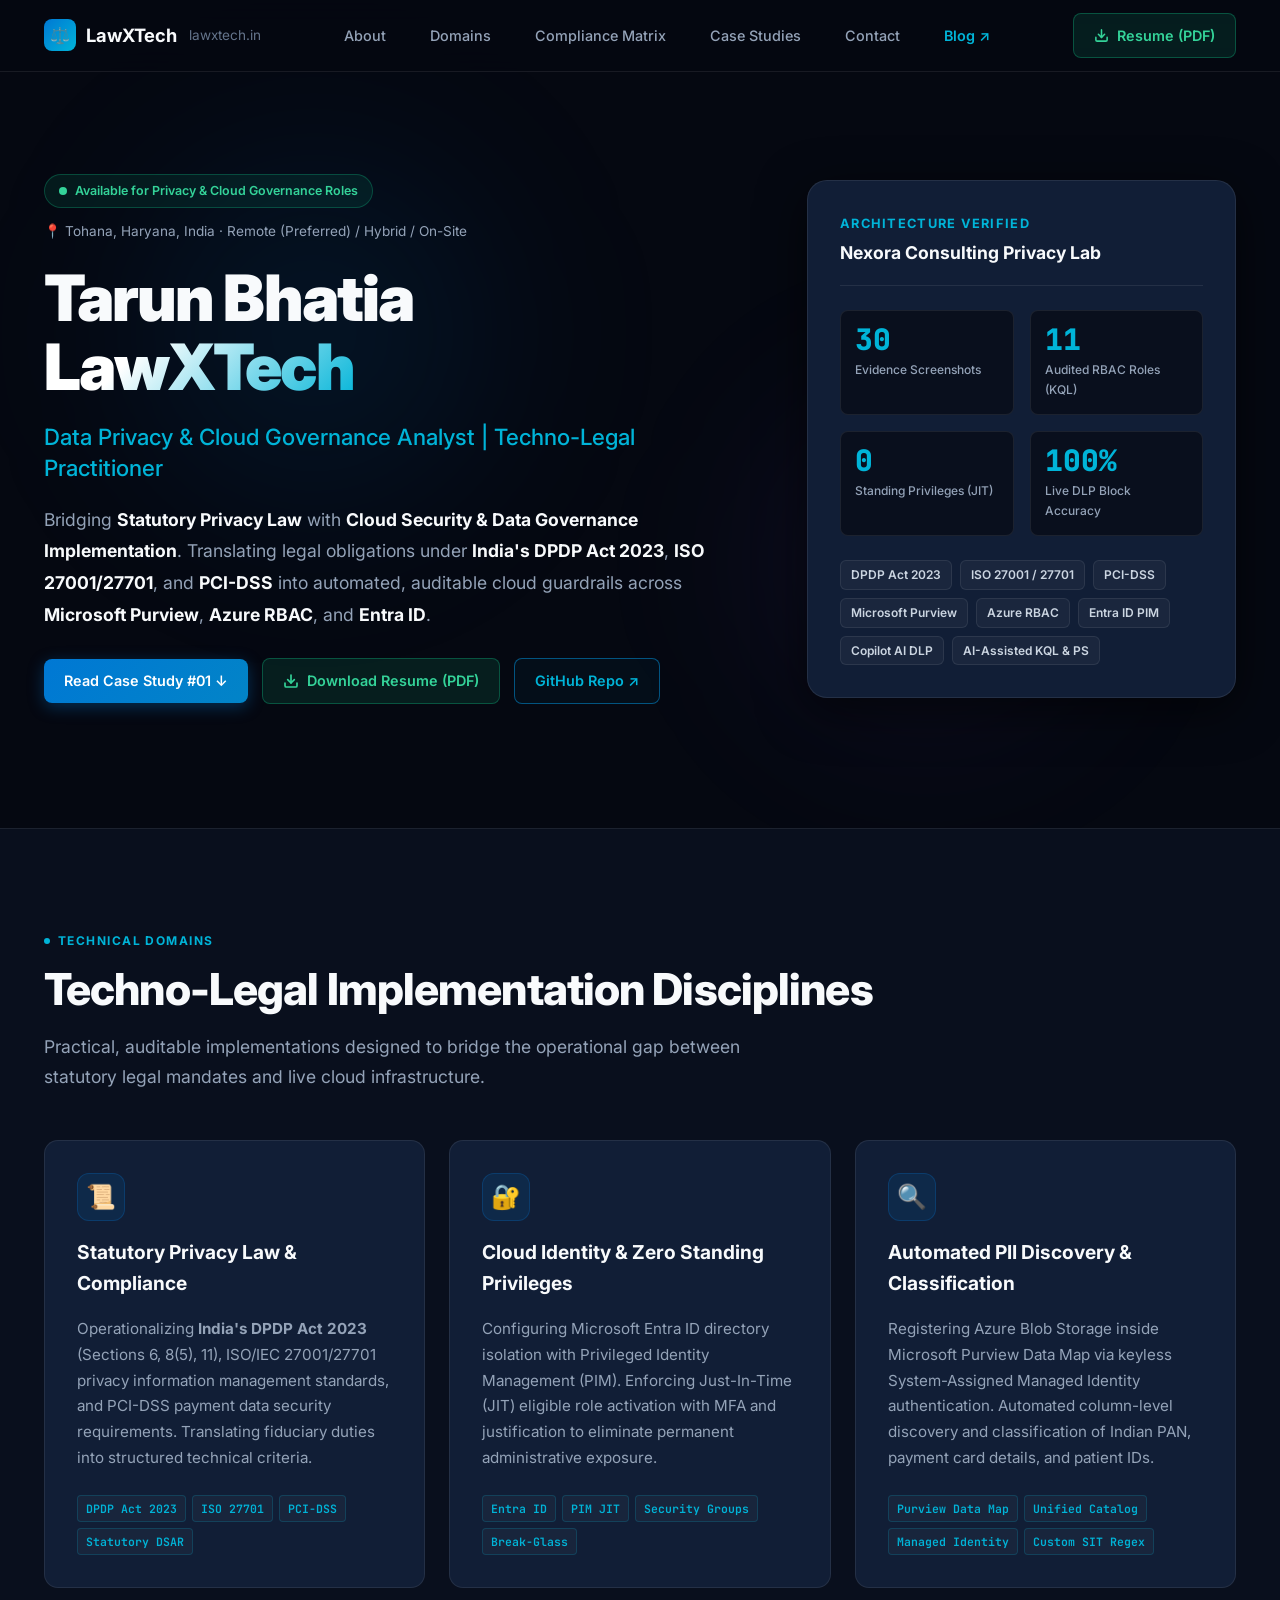
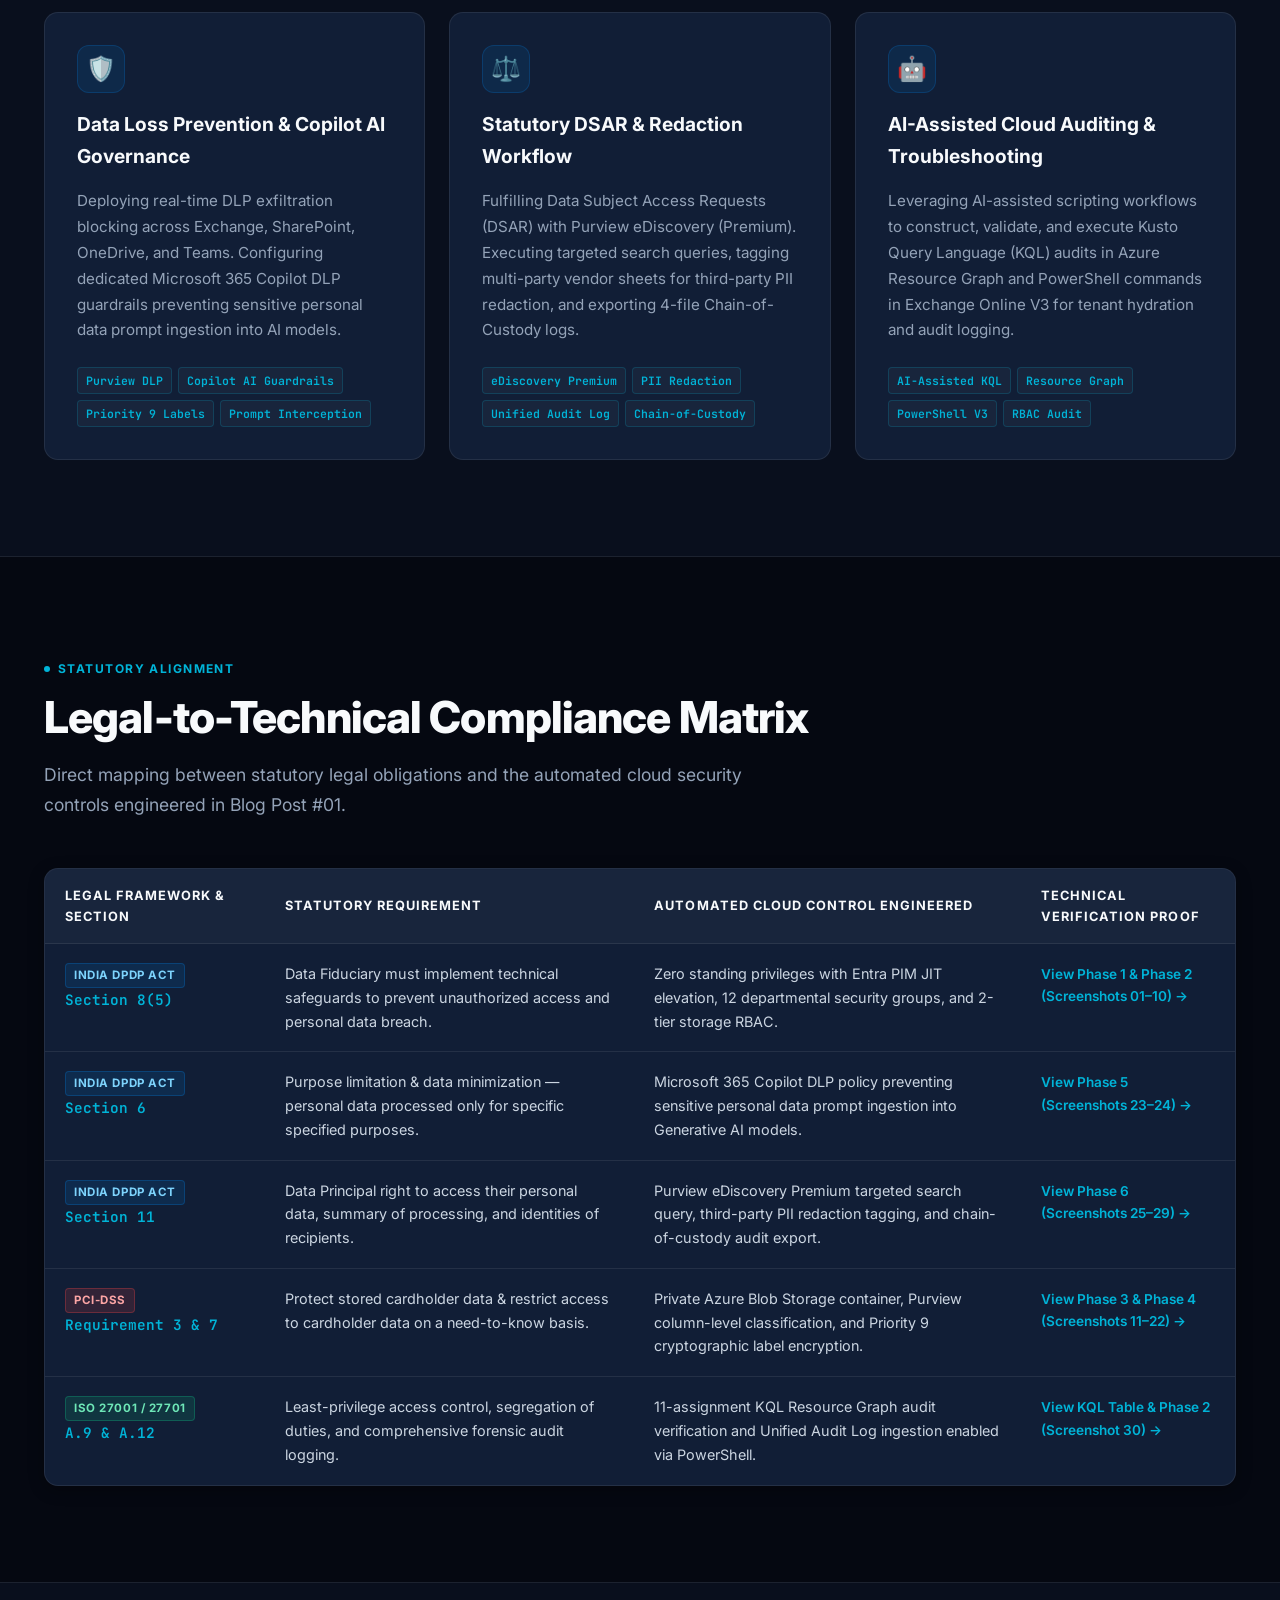
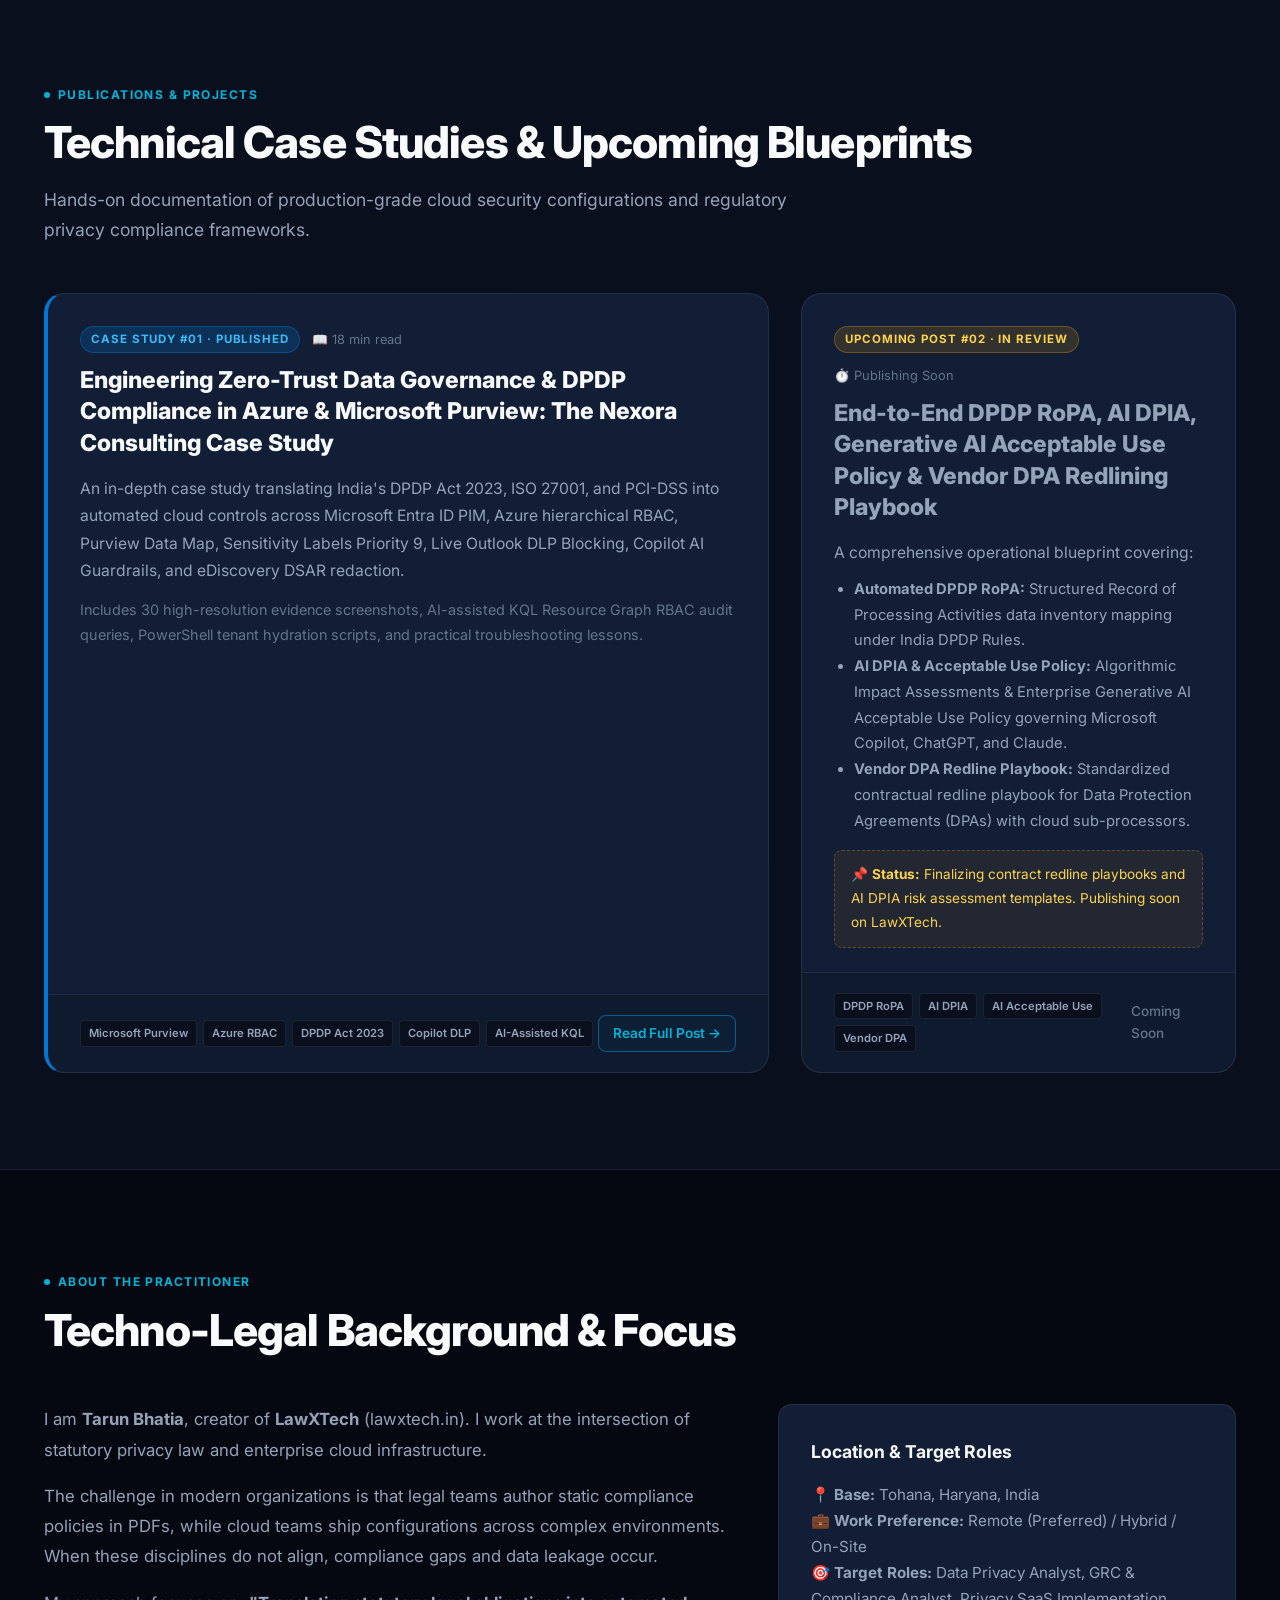
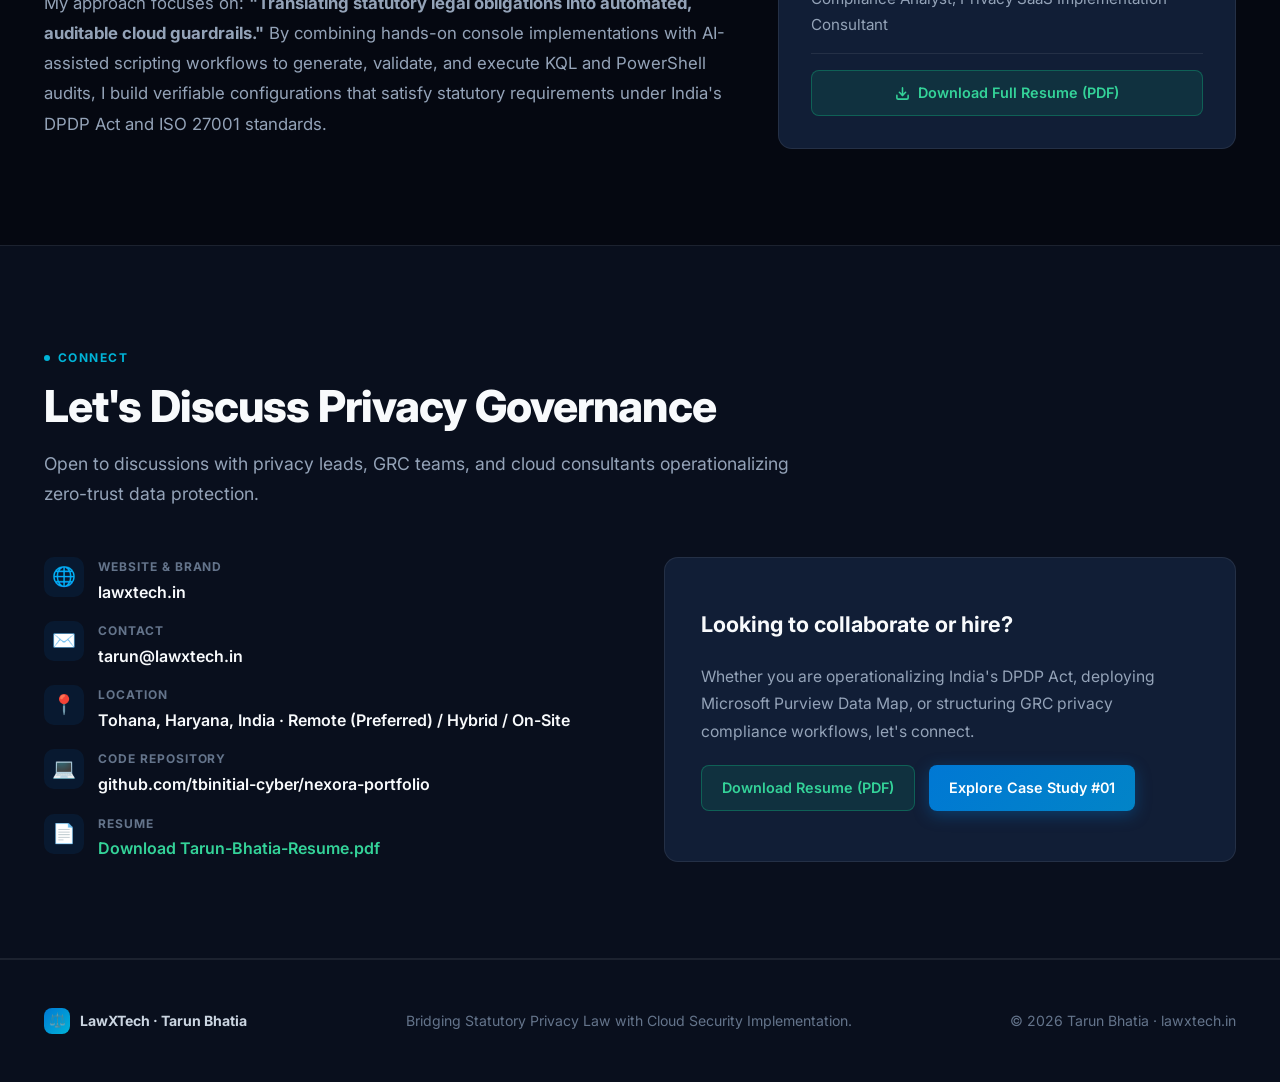
==== commit 2d824a49: "Update Contact label to CONTACT and include wrangler.toml" ====
--- a/index.html
+++ b/index.html
@@ -421,7 +421,7 @@
             <div class="ci-row">
               <div class="ci-icon">✉️</div>
               <div>
-                <div class="ci-title">Zoho Mail</div>
+                <div class="ci-title">CONTACT</div>
                 <div class="ci-val"><a href="mailto:tarun@lawxtech.in">tarun@lawxtech.in</a></div>
               </div>
             </div>
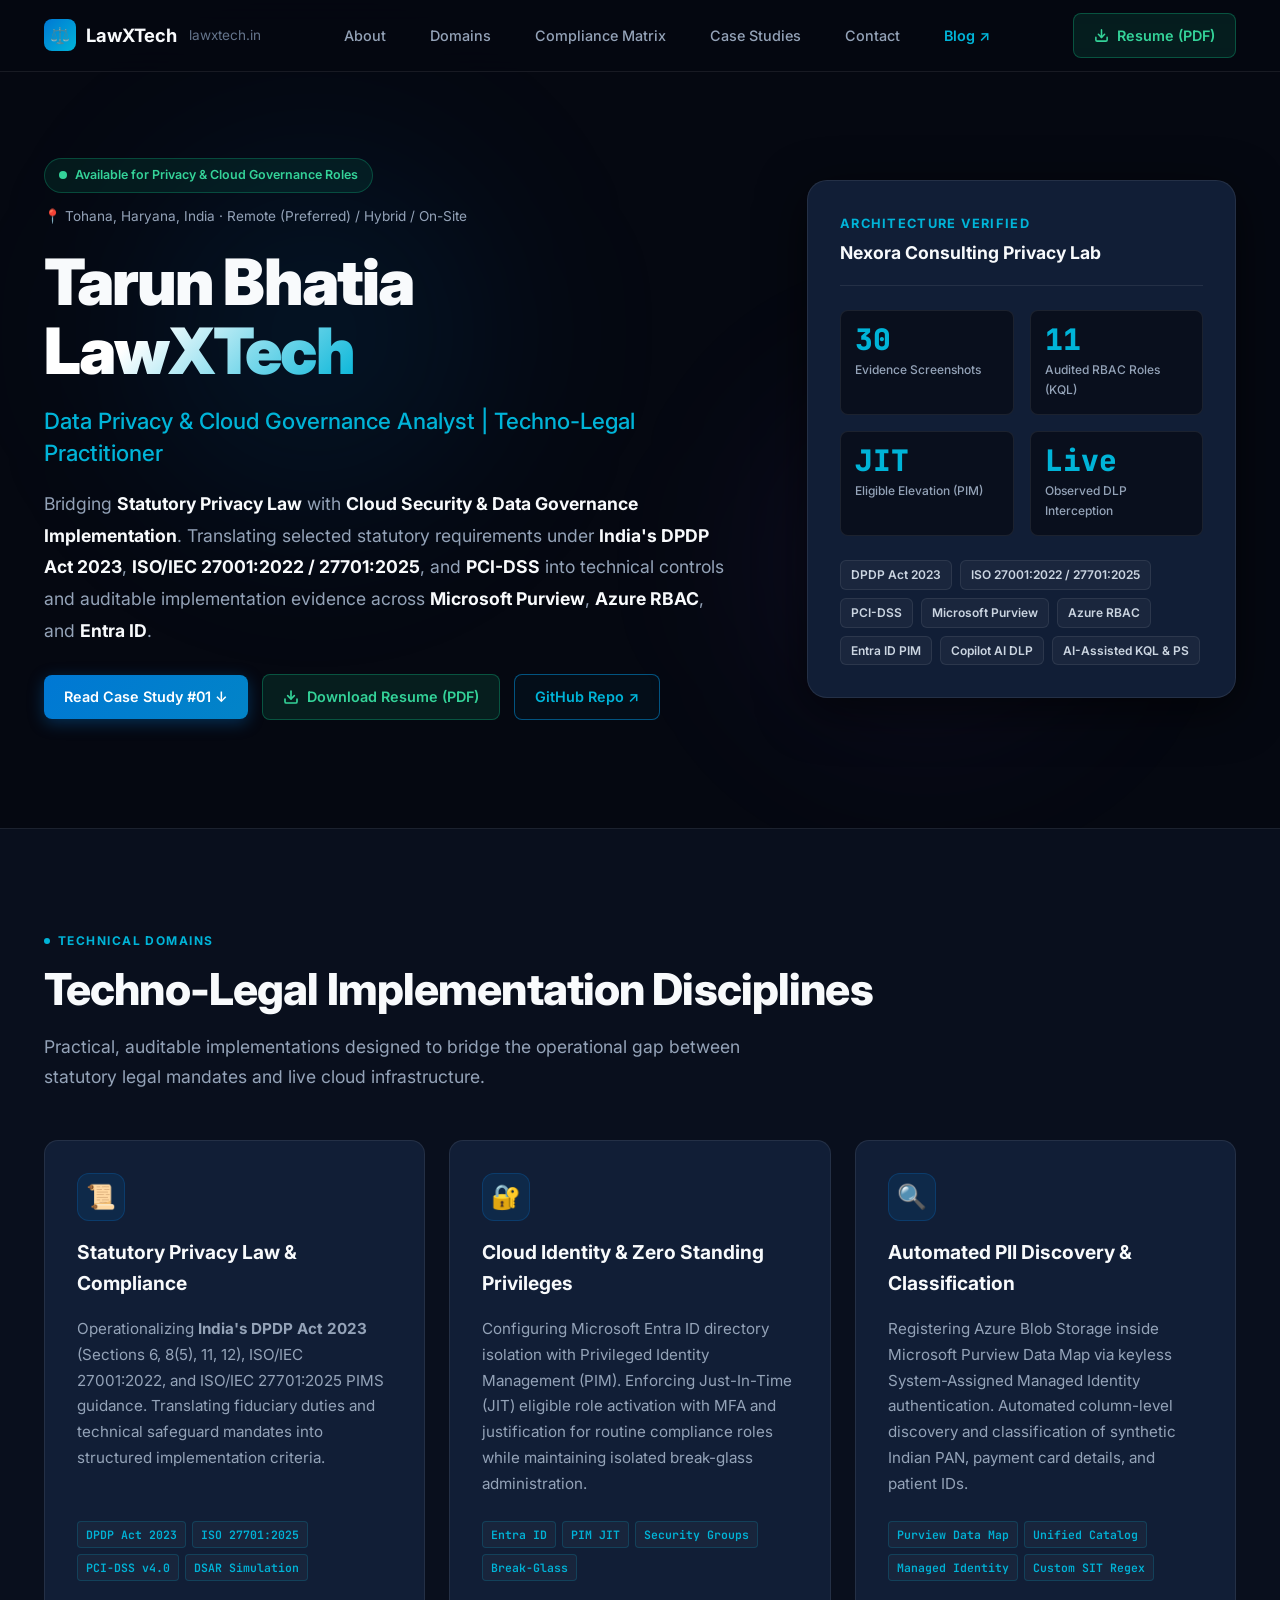
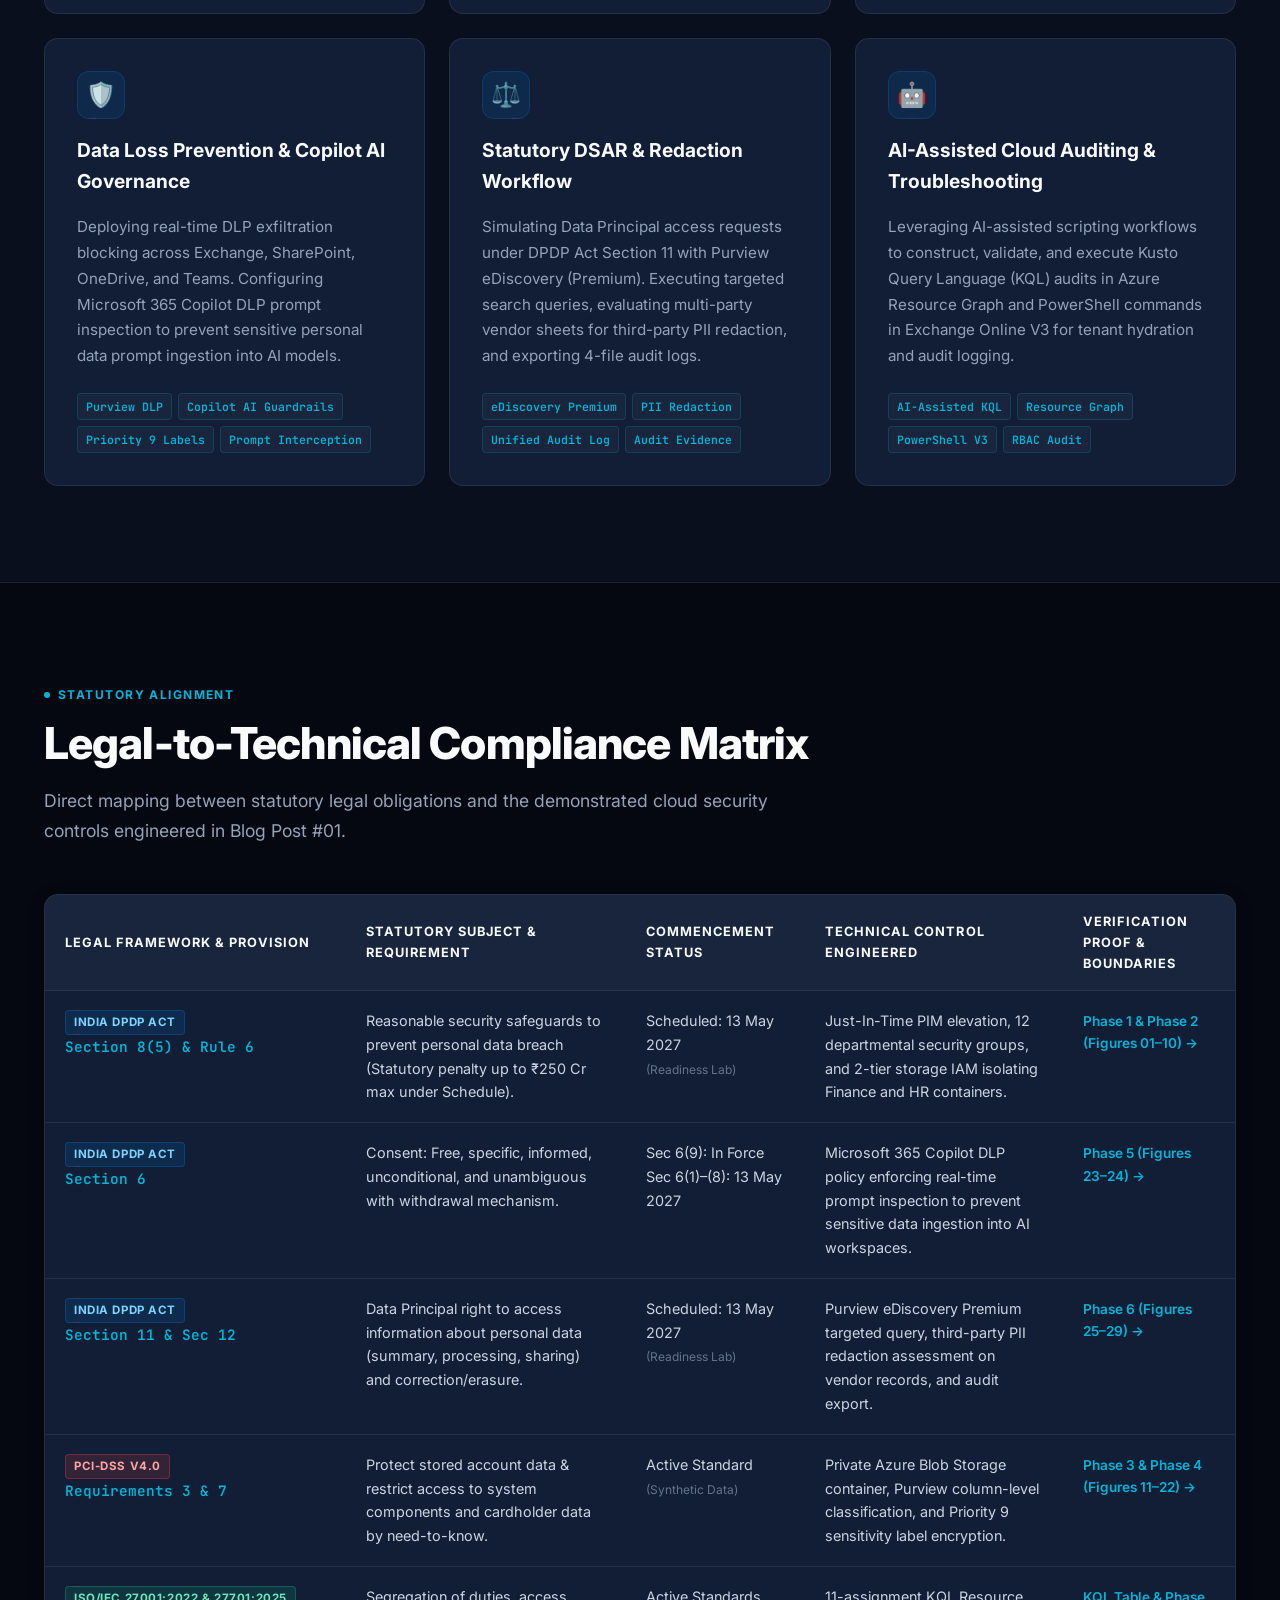
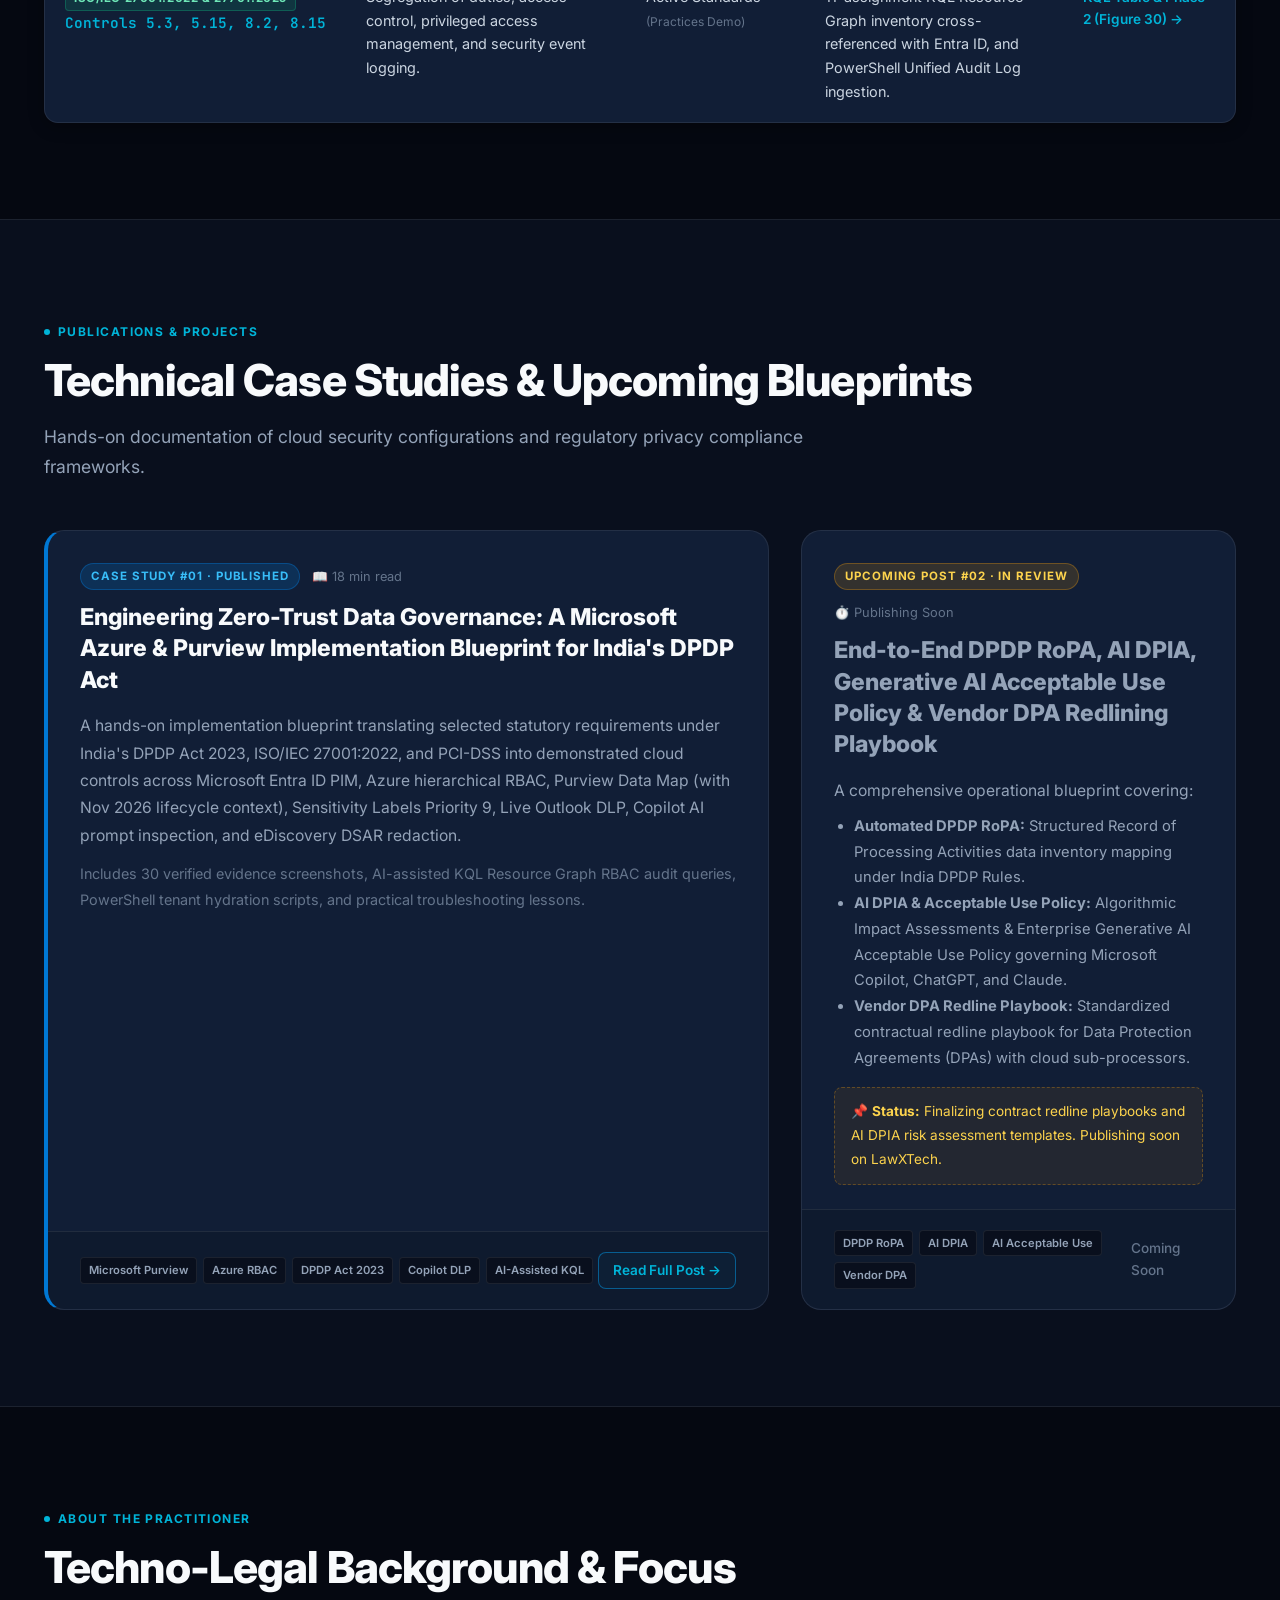
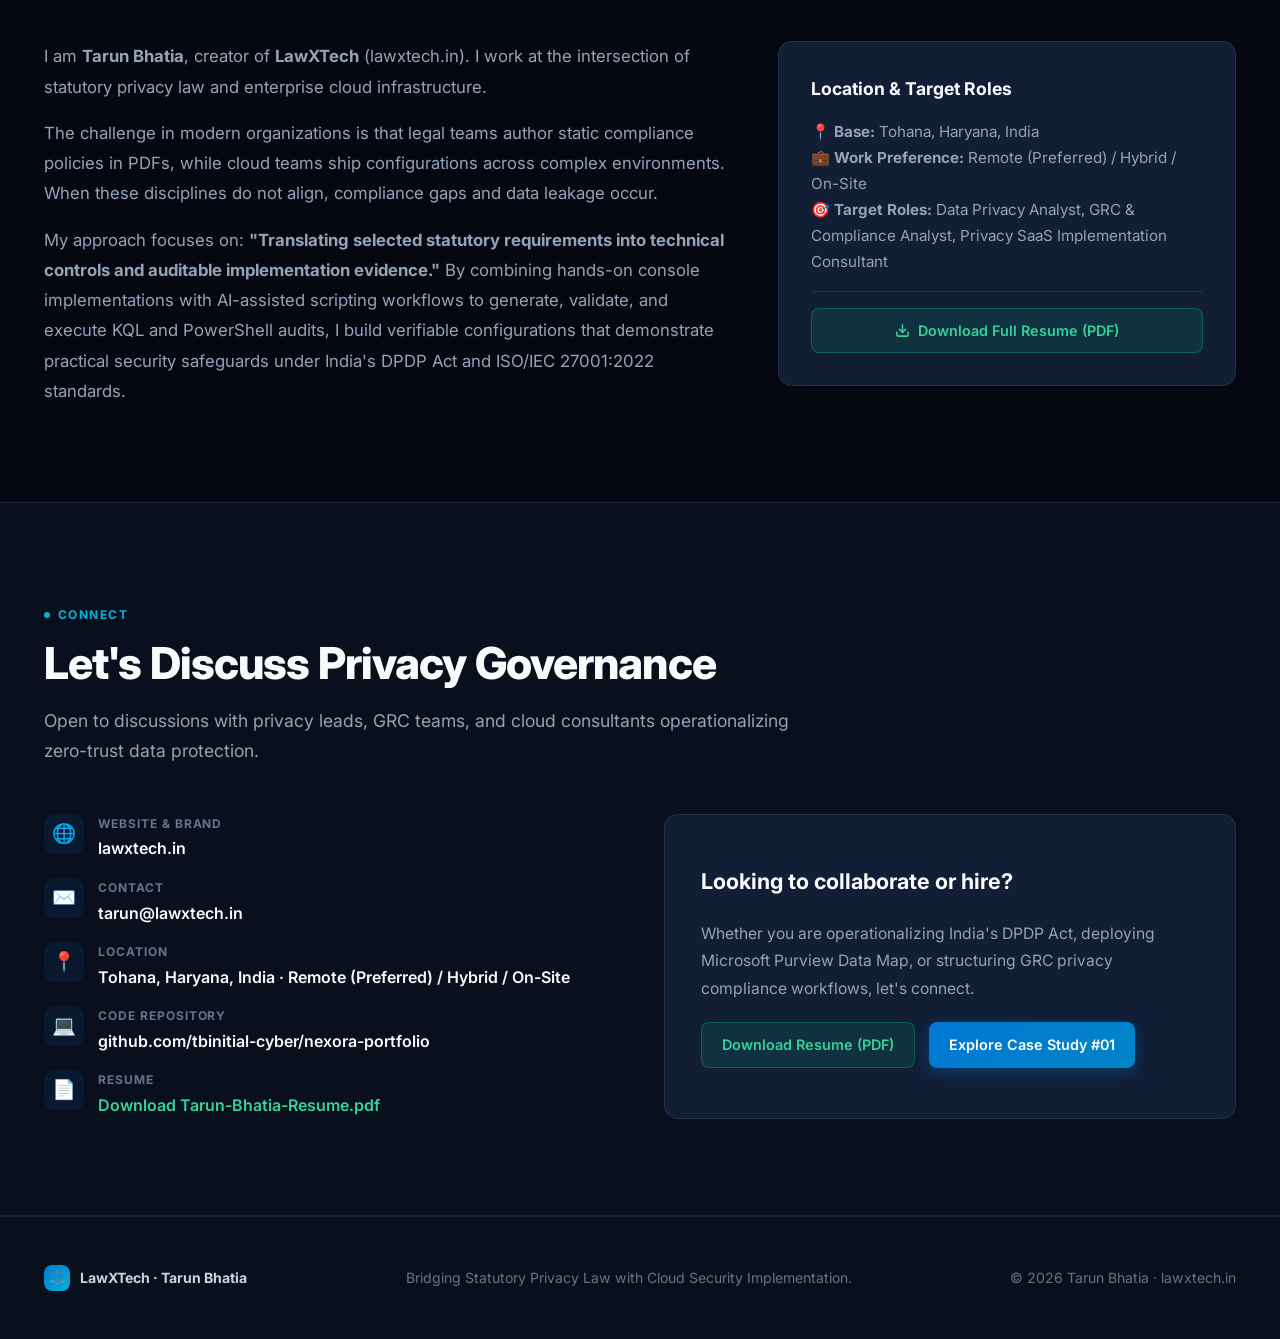
==== commit bf8e8f4d: "docs: revise Nexora DPDP and Purview case study for legal and technical accuracy" ====
--- a/index.html
+++ b/index.html
@@ -4,9 +4,9 @@
   <meta charset="UTF-8">
   <meta name="viewport" content="width=device-width, initial-scale=1.0">
   <title>Tarun Bhatia — Data Privacy &amp; Cloud Governance Analyst | Techno-Legal Practitioner</title>
-  <meta name="description" content="Personal techno-legal brand and native technical blog of Tarun Bhatia. Bridging Statutory Privacy Law (DPDP Act 2023, ISO 27001, PCI-DSS) with automated Cloud Security &amp; Data Governance implementations across Microsoft Purview, Azure RBAC, and Entra ID.">
+  <meta name="description" content="Personal techno-legal brand and native technical blog of Tarun Bhatia. Bridging Statutory Privacy Law (DPDP Act 2023, ISO 27001:2022, PCI-DSS) with Cloud Security &amp; Data Governance implementations across Microsoft Purview, Azure RBAC, and Entra ID.">
   <meta property="og:title" content="Tarun Bhatia — Data Privacy &amp; Cloud Governance Analyst | Techno-Legal Practitioner">
-  <meta property="og:description" content="Translating statutory privacy obligations into automated, auditable cloud guardrails across Azure, Microsoft Purview, and Entra ID.">
+  <meta property="og:description" content="Translating selected statutory requirements into technical controls and auditable implementation evidence across Azure, Microsoft Purview, and Entra ID.">
   <meta property="og:url" content="https://lawxtech.in">
   <link rel="preconnect" href="https://fonts.googleapis.com">
   <link rel="preconnect" href="https://fonts.gstatic.com" crossorigin>
@@ -70,7 +70,7 @@
           Data Privacy &amp; Cloud Governance Analyst | Techno-Legal Practitioner
         </h2>
         <p class="hero-bio">
-          Bridging <strong>Statutory Privacy Law</strong> with <strong>Cloud Security &amp; Data Governance Implementation</strong>. Translating legal obligations under <strong>India's DPDP Act 2023</strong>, <strong>ISO 27001/27701</strong>, and <strong>PCI-DSS</strong> into automated, auditable cloud guardrails across <strong>Microsoft Purview</strong>, <strong>Azure RBAC</strong>, and <strong>Entra ID</strong>.
+          Bridging <strong>Statutory Privacy Law</strong> with <strong>Cloud Security &amp; Data Governance Implementation</strong>. Translating selected statutory requirements under <strong>India's DPDP Act 2023</strong>, <strong>ISO/IEC 27001:2022 / 27701:2025</strong>, and <strong>PCI-DSS</strong> into technical controls and auditable implementation evidence across <strong>Microsoft Purview</strong>, <strong>Azure RBAC</strong>, and <strong>Entra ID</strong>.
         </p>
         <div class="hero-cta-group">
           <a href="/blog/nexora-purview-dpdp-architecture.html" class="btn btn-primary">
@@ -100,17 +100,17 @@
             <div class="sb-lbl">Audited RBAC Roles (KQL)</div>
           </div>
           <div class="stat-box">
-            <div class="sb-num">0</div>
-            <div class="sb-lbl">Standing Privileges (JIT)</div>
+            <div class="sb-num">JIT</div>
+            <div class="sb-lbl">Eligible Elevation (PIM)</div>
           </div>
           <div class="stat-box">
-            <div class="sb-num">100%</div>
-            <div class="sb-lbl">Live DLP Block Accuracy</div>
+            <div class="sb-num">Live</div>
+            <div class="sb-lbl">Observed DLP Interception</div>
           </div>
         </div>
         <div class="hero-badges-list">
           <span class="hbadge">DPDP Act 2023</span>
-          <span class="hbadge">ISO 27001 / 27701</span>
+          <span class="hbadge">ISO 27001:2022 / 27701:2025</span>
           <span class="hbadge">PCI-DSS</span>
           <span class="hbadge">Microsoft Purview</span>
           <span class="hbadge">Azure RBAC</span>
@@ -136,18 +136,18 @@
         <div class="domain-card">
           <div class="dc-icon">📜</div>
           <h3>Statutory Privacy Law &amp; Compliance</h3>
-          <p>Operationalizing <strong>India's DPDP Act 2023</strong> (Sections 6, 8(5), 11), ISO/IEC 27001/27701 privacy information management standards, and PCI-DSS payment data security requirements. Translating fiduciary duties into structured technical criteria.</p>
+          <p>Operationalizing <strong>India's DPDP Act 2023</strong> (Sections 6, 8(5), 11, 12), ISO/IEC 27001:2022, and ISO/IEC 27701:2025 PIMS guidance. Translating fiduciary duties and technical safeguard mandates into structured implementation criteria.</p>
           <div class="domain-tags">
             <span class="dtag">DPDP Act 2023</span>
-            <span class="dtag">ISO 27701</span>
-            <span class="dtag">PCI-DSS</span>
-            <span class="dtag">Statutory DSAR</span>
+            <span class="dtag">ISO 27701:2025</span>
+            <span class="dtag">PCI-DSS v4.0</span>
+            <span class="dtag">DSAR Simulation</span>
           </div>
         </div>
         <div class="domain-card">
           <div class="dc-icon">🔐</div>
           <h3>Cloud Identity &amp; Zero Standing Privileges</h3>
-          <p>Configuring Microsoft Entra ID directory isolation with Privileged Identity Management (PIM). Enforcing Just-In-Time (JIT) eligible role activation with MFA and justification to eliminate permanent administrative exposure.</p>
+          <p>Configuring Microsoft Entra ID directory isolation with Privileged Identity Management (PIM). Enforcing Just-In-Time (JIT) eligible role activation with MFA and justification for routine compliance roles while maintaining isolated break-glass administration.</p>
           <div class="domain-tags">
             <span class="dtag">Entra ID</span>
             <span class="dtag">PIM JIT</span>
@@ -158,7 +158,7 @@
         <div class="domain-card">
           <div class="dc-icon">🔍</div>
           <h3>Automated PII Discovery &amp; Classification</h3>
-          <p>Registering Azure Blob Storage inside Microsoft Purview Data Map via keyless System-Assigned Managed Identity authentication. Automated column-level discovery and classification of Indian PAN, payment card details, and patient IDs.</p>
+          <p>Registering Azure Blob Storage inside Microsoft Purview Data Map via keyless System-Assigned Managed Identity authentication. Automated column-level discovery and classification of synthetic Indian PAN, payment card details, and patient IDs.</p>
           <div class="domain-tags">
             <span class="dtag">Purview Data Map</span>
             <span class="dtag">Unified Catalog</span>
@@ -169,7 +169,7 @@
         <div class="domain-card">
           <div class="dc-icon">🛡️</div>
           <h3>Data Loss Prevention &amp; Copilot AI Governance</h3>
-          <p>Deploying real-time DLP exfiltration blocking across Exchange, SharePoint, OneDrive, and Teams. Configuring dedicated Microsoft 365 Copilot DLP guardrails preventing sensitive personal data prompt ingestion into AI models.</p>
+          <p>Deploying real-time DLP exfiltration blocking across Exchange, SharePoint, OneDrive, and Teams. Configuring Microsoft 365 Copilot DLP prompt inspection to prevent sensitive personal data prompt ingestion into AI models.</p>
           <div class="domain-tags">
             <span class="dtag">Purview DLP</span>
             <span class="dtag">Copilot AI Guardrails</span>
@@ -180,12 +180,12 @@
         <div class="domain-card">
           <div class="dc-icon">⚖️</div>
           <h3>Statutory DSAR &amp; Redaction Workflow</h3>
-          <p>Fulfilling Data Subject Access Requests (DSAR) with Purview eDiscovery (Premium). Executing targeted search queries, tagging multi-party vendor sheets for third-party PII redaction, and exporting 4-file Chain-of-Custody logs.</p>
+          <p>Simulating Data Principal access requests under DPDP Act Section 11 with Purview eDiscovery (Premium). Executing targeted search queries, evaluating multi-party vendor sheets for third-party PII redaction, and exporting 4-file audit logs.</p>
           <div class="domain-tags">
             <span class="dtag">eDiscovery Premium</span>
             <span class="dtag">PII Redaction</span>
             <span class="dtag">Unified Audit Log</span>
-            <span class="dtag">Chain-of-Custody</span>
+            <span class="dtag">Audit Evidence</span>
           </div>
         </div>
         <div class="domain-card">
@@ -211,63 +211,69 @@
       <div class="section-header">
         <div class="section-eyebrow">Statutory Alignment</div>
         <h2 class="section-title">Legal-to-Technical Compliance Matrix</h2>
-        <p class="section-desc">Direct mapping between statutory legal obligations and the automated cloud security controls engineered in Blog Post #01.</p>
+        <p class="section-desc">Direct mapping between statutory legal obligations and the demonstrated cloud security controls engineered in Blog Post #01.</p>
       </div>
       <div class="compliance-matrix-wrap">
         <table class="compliance-table">
           <thead>
             <tr>
-              <th>Legal Framework &amp; Section</th>
-              <th>Statutory Requirement</th>
-              <th>Automated Cloud Control Engineered</th>
-              <th>Technical Verification Proof</th>
+              <th>Legal Framework &amp; Provision</th>
+              <th>Statutory Subject &amp; Requirement</th>
+              <th>Commencement Status</th>
+              <th>Technical Control Engineered</th>
+              <th>Verification Proof &amp; Boundaries</th>
             </tr>
           </thead>
           <tbody>
             <tr>
               <td>
                 <span class="matrix-fw fw-dpdp">India DPDP Act</span><br>
-                <span class="matrix-sec">Section 8(5)</span>
+                <span class="matrix-sec">Section 8(5) &amp; Rule 6</span>
               </td>
-              <td>Data Fiduciary must implement technical safeguards to prevent unauthorized access and personal data breach.</td>
-              <td>Zero standing privileges with Entra PIM JIT elevation, 12 departmental security groups, and 2-tier storage RBAC.</td>
-              <td><a href="/blog/nexora-purview-dpdp-architecture.html#phase-1" class="matrix-link">View Phase 1 &amp; Phase 2 (Screenshots 01–10) →</a></td>
+              <td>Reasonable security safeguards to prevent personal data breach (Statutory penalty up to ₹250 Cr max under Schedule).</td>
+              <td>Scheduled: 13 May 2027<br><small style="color:var(--text-3);">(Readiness Lab)</small></td>
+              <td>Just-In-Time PIM elevation, 12 departmental security groups, and 2-tier storage IAM isolating Finance and HR containers.</td>
+              <td><a href="/blog/nexora-purview-dpdp-architecture.html#phase-1" class="matrix-link">Phase 1 &amp; Phase 2 (Figures 01–10) →</a></td>
             </tr>
             <tr>
               <td>
                 <span class="matrix-fw fw-dpdp">India DPDP Act</span><br>
                 <span class="matrix-sec">Section 6</span>
               </td>
-              <td>Purpose limitation &amp; data minimization — personal data processed only for specific specified purposes.</td>
-              <td>Microsoft 365 Copilot DLP policy preventing sensitive personal data prompt ingestion into Generative AI models.</td>
-              <td><a href="/blog/nexora-purview-dpdp-architecture.html#phase-5" class="matrix-link">View Phase 5 (Screenshots 23–24) →</a></td>
+              <td>Consent: Free, specific, informed, unconditional, and unambiguous with withdrawal mechanism.</td>
+              <td>Sec 6(9): In Force<br>Sec 6(1)–(8): 13 May 2027</td>
+              <td>Microsoft 365 Copilot DLP policy enforcing real-time prompt inspection to prevent sensitive data ingestion into AI workspaces.</td>
+              <td><a href="/blog/nexora-purview-dpdp-architecture.html#phase-5" class="matrix-link">Phase 5 (Figures 23–24) →</a></td>
             </tr>
             <tr>
               <td>
                 <span class="matrix-fw fw-dpdp">India DPDP Act</span><br>
-                <span class="matrix-sec">Section 11</span>
+                <span class="matrix-sec">Section 11 &amp; Sec 12</span>
               </td>
-              <td>Data Principal right to access their personal data, summary of processing, and identities of recipients.</td>
-              <td>Purview eDiscovery Premium targeted search query, third-party PII redaction tagging, and chain-of-custody audit export.</td>
-              <td><a href="/blog/nexora-purview-dpdp-architecture.html#phase-6" class="matrix-link">View Phase 6 (Screenshots 25–29) →</a></td>
+              <td>Data Principal right to access information about personal data (summary, processing, sharing) and correction/erasure.</td>
+              <td>Scheduled: 13 May 2027<br><small style="color:var(--text-3);">(Readiness Lab)</small></td>
+              <td>Purview eDiscovery Premium targeted query, third-party PII redaction assessment on vendor records, and audit export.</td>
+              <td><a href="/blog/nexora-purview-dpdp-architecture.html#phase-6" class="matrix-link">Phase 6 (Figures 25–29) →</a></td>
             </tr>
             <tr>
               <td>
-                <span class="matrix-fw fw-pci">PCI-DSS</span><br>
-                <span class="matrix-sec">Requirement 3 &amp; 7</span>
+                <span class="matrix-fw fw-pci">PCI-DSS v4.0</span><br>
+                <span class="matrix-sec">Requirements 3 &amp; 7</span>
               </td>
-              <td>Protect stored cardholder data &amp; restrict access to cardholder data on a need-to-know basis.</td>
-              <td>Private Azure Blob Storage container, Purview column-level classification, and Priority 9 cryptographic label encryption.</td>
-              <td><a href="/blog/nexora-purview-dpdp-architecture.html#phase-3" class="matrix-link">View Phase 3 &amp; Phase 4 (Screenshots 11–22) →</a></td>
+              <td>Protect stored account data &amp; restrict access to system components and cardholder data by need-to-know.</td>
+              <td>Active Standard<br><small style="color:var(--text-3);">(Synthetic Data)</small></td>
+              <td>Private Azure Blob Storage container, Purview column-level classification, and Priority 9 sensitivity label encryption.</td>
+              <td><a href="/blog/nexora-purview-dpdp-architecture.html#phase-3" class="matrix-link">Phase 3 &amp; Phase 4 (Figures 11–22) →</a></td>
             </tr>
             <tr>
               <td>
-                <span class="matrix-fw fw-iso">ISO 27001 / 27701</span><br>
-                <span class="matrix-sec">A.9 &amp; A.12</span>
+                <span class="matrix-fw fw-iso">ISO/IEC 27001:2022 &amp; 27701:2025</span><br>
+                <span class="matrix-sec">Controls 5.3, 5.15, 8.2, 8.15</span>
               </td>
-              <td>Least-privilege access control, segregation of duties, and comprehensive forensic audit logging.</td>
-              <td>11-assignment KQL Resource Graph audit verification and Unified Audit Log ingestion enabled via PowerShell.</td>
-              <td><a href="/blog/nexora-purview-dpdp-architecture.html#phase-2" class="matrix-link">View KQL Table &amp; Phase 2 (Screenshot 30) →</a></td>
+              <td>Segregation of duties, access control, privileged access management, and security event logging.</td>
+              <td>Active Standards<br><small style="color:var(--text-3);">(Practices Demo)</small></td>
+              <td>11-assignment KQL Resource Graph inventory cross-referenced with Entra ID, and PowerShell Unified Audit Log ingestion.</td>
+              <td><a href="/blog/nexora-purview-dpdp-architecture.html#phase-2" class="matrix-link">KQL Table &amp; Phase 2 (Figure 30) →</a></td>
             </tr>
           </tbody>
         </table>
@@ -283,7 +289,7 @@
       <div class="section-header">
         <div class="section-eyebrow">Publications &amp; Projects</div>
         <h2 class="section-title">Technical Case Studies &amp; Upcoming Blueprints</h2>
-        <p class="section-desc">Hands-on documentation of production-grade cloud security configurations and regulatory privacy compliance frameworks.</p>
+        <p class="section-desc">Hands-on documentation of cloud security configurations and regulatory privacy compliance frameworks.</p>
       </div>
       <div class="feed-grid">
         <!-- Post #01 (Active) -->
@@ -295,16 +301,16 @@
             </div>
             <h3 class="feed-title">
               <a href="/blog/nexora-purview-dpdp-architecture.html">
-                Engineering Zero-Trust Data Governance &amp; DPDP Compliance in Azure &amp; Microsoft Purview: The Nexora Consulting Case Study
+                Engineering Zero-Trust Data Governance: A Microsoft Azure &amp; Purview Implementation Blueprint for India's DPDP Act
               </a>
             </h3>
           </div>
           <div class="feed-body">
             <p>
-              An in-depth case study translating India's DPDP Act 2023, ISO 27001, and PCI-DSS into automated cloud controls across Microsoft Entra ID PIM, Azure hierarchical RBAC, Purview Data Map, Sensitivity Labels Priority 9, Live Outlook DLP Blocking, Copilot AI Guardrails, and eDiscovery DSAR redaction.
+              A hands-on implementation blueprint translating selected statutory requirements under India's DPDP Act 2023, ISO/IEC 27001:2022, and PCI-DSS into demonstrated cloud controls across Microsoft Entra ID PIM, Azure hierarchical RBAC, Purview Data Map (with Nov 2026 lifecycle context), Sensitivity Labels Priority 9, Live Outlook DLP, Copilot AI prompt inspection, and eDiscovery DSAR redaction.
             </p>
             <p style="margin-top: 12px; font-size: 0.9rem; color: var(--text-3);">
-              Includes 30 high-resolution evidence screenshots, AI-assisted KQL Resource Graph RBAC audit queries, PowerShell tenant hydration scripts, and practical troubleshooting lessons.
+              Includes 30 verified evidence screenshots, AI-assisted KQL Resource Graph RBAC audit queries, PowerShell tenant hydration scripts, and practical troubleshooting lessons.
             </p>
           </div>
           <div class="feed-footer">
@@ -377,7 +383,7 @@
             The challenge in modern organizations is that legal teams author static compliance policies in PDFs, while cloud teams ship configurations across complex environments. When these disciplines do not align, compliance gaps and data leakage occur.
           </p>
           <p style="margin-top: 16px;">
-            My approach focuses on: <strong>"Translating statutory legal obligations into automated, auditable cloud guardrails."</strong> By combining hands-on console implementations with AI-assisted scripting workflows to generate, validate, and execute KQL and PowerShell audits, I build verifiable configurations that satisfy statutory requirements under India's DPDP Act and ISO 27001 standards.
+            My approach focuses on: <strong>"Translating selected statutory requirements into technical controls and auditable implementation evidence."</strong> By combining hands-on console implementations with AI-assisted scripting workflows to generate, validate, and execute KQL and PowerShell audits, I build verifiable configurations that demonstrate practical security safeguards under India's DPDP Act and ISO/IEC 27001:2022 standards.
           </p>
         </div>
         <div style="background: var(--bg-card); border: 1px solid var(--border); border-radius: var(--radius-md); padding: 32px; display: flex; flex-direction: column; gap: 16px;">
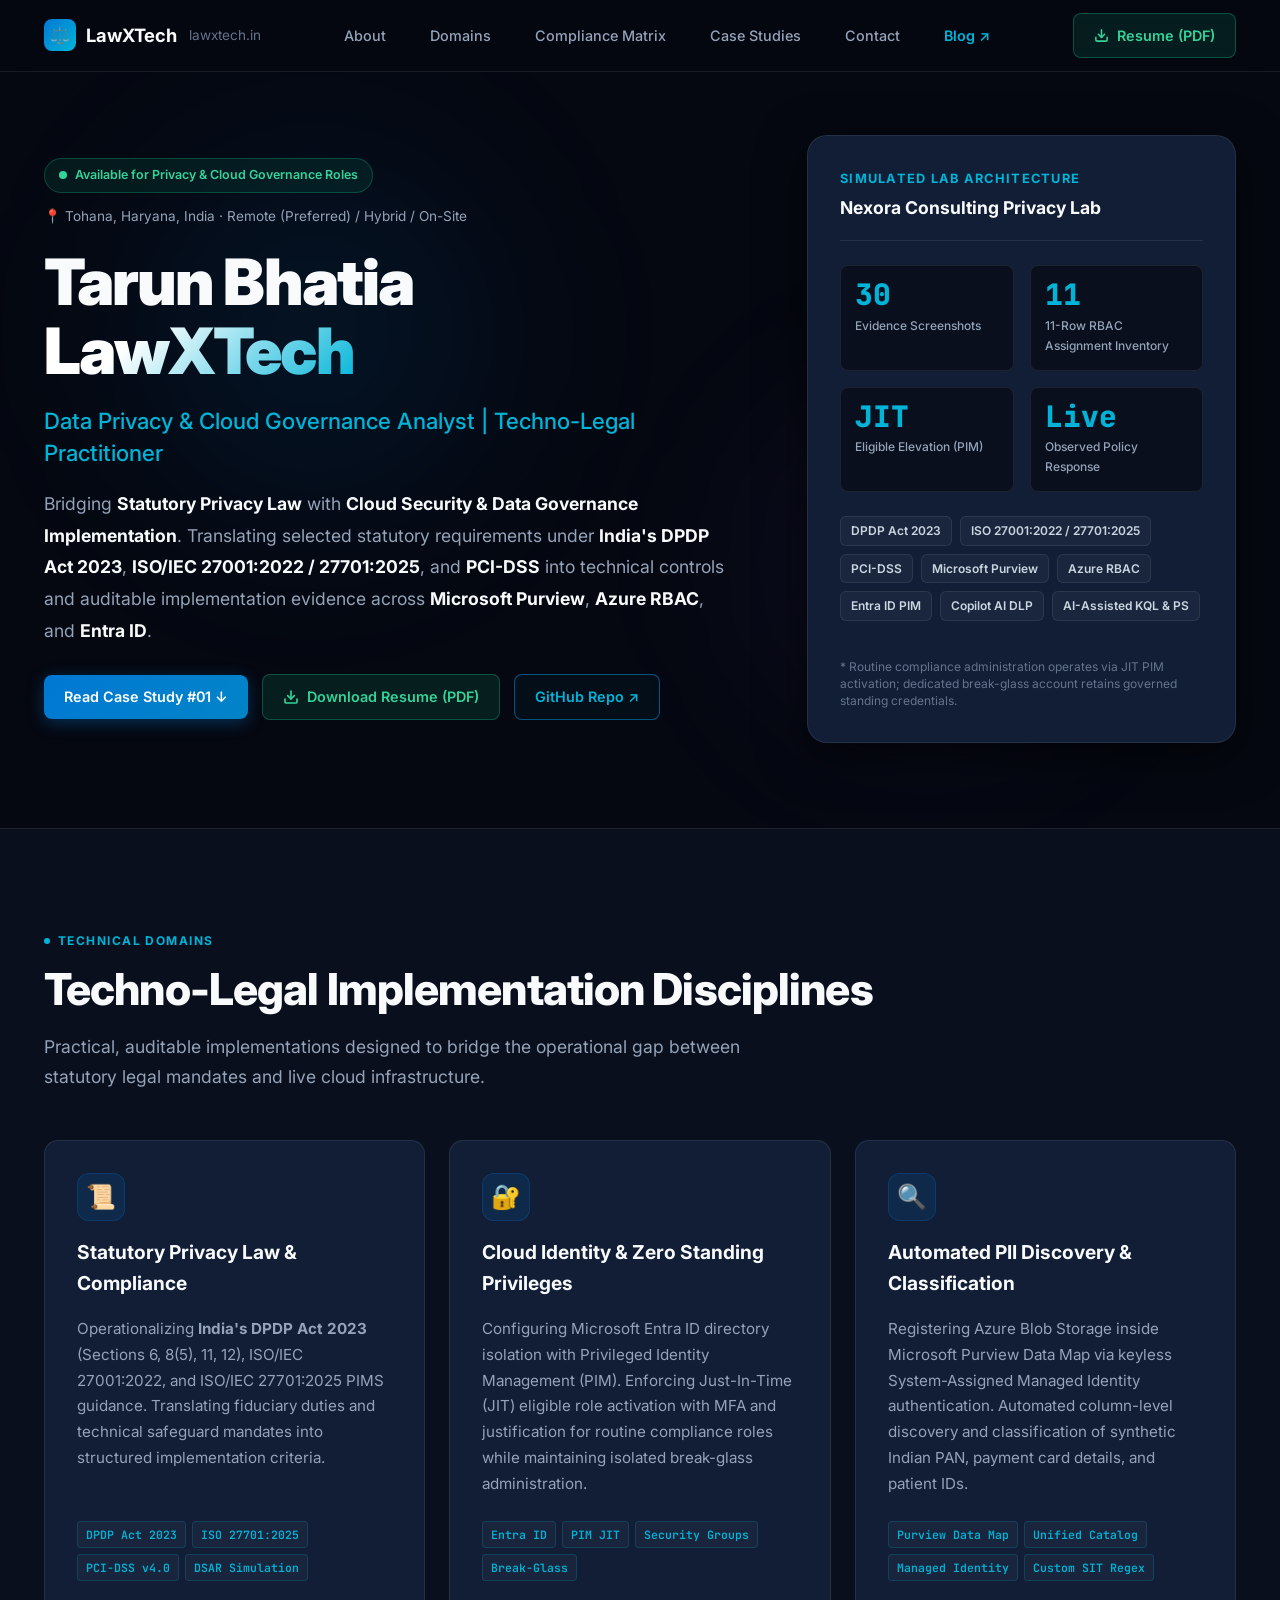
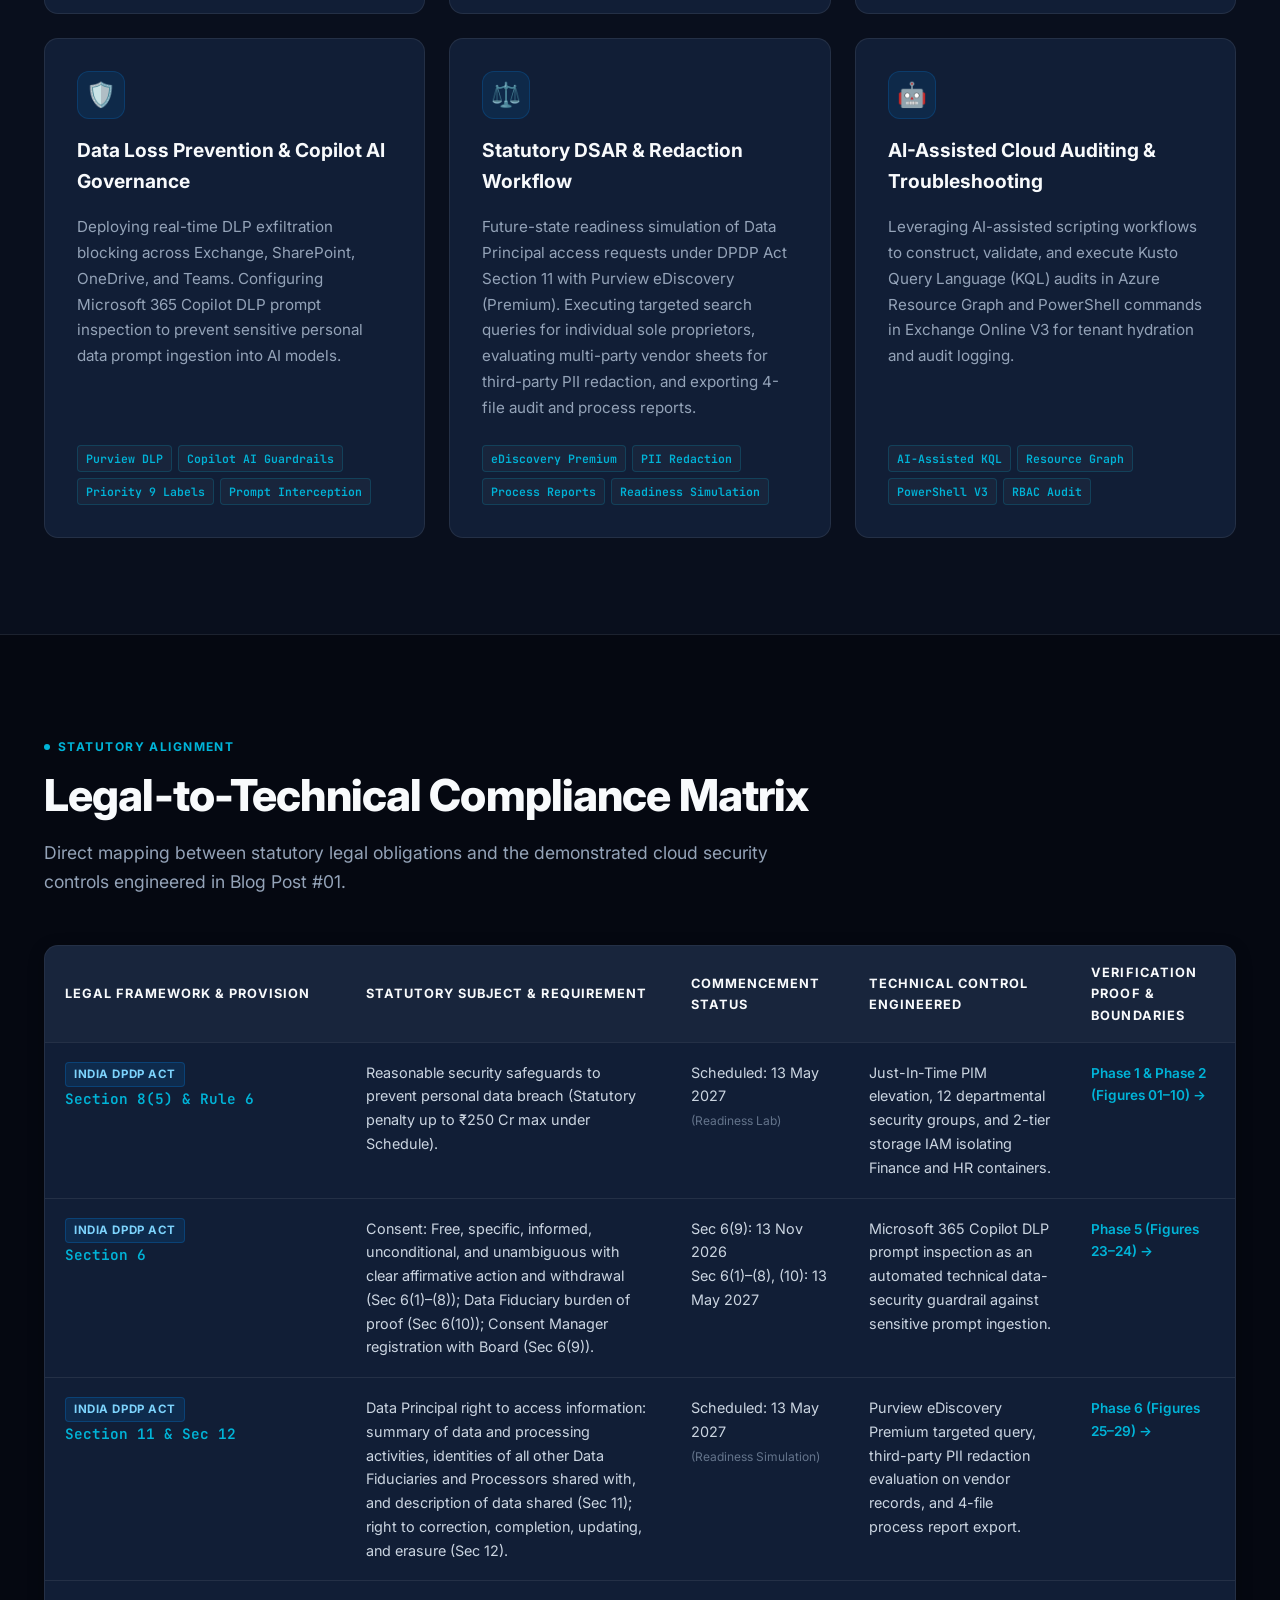
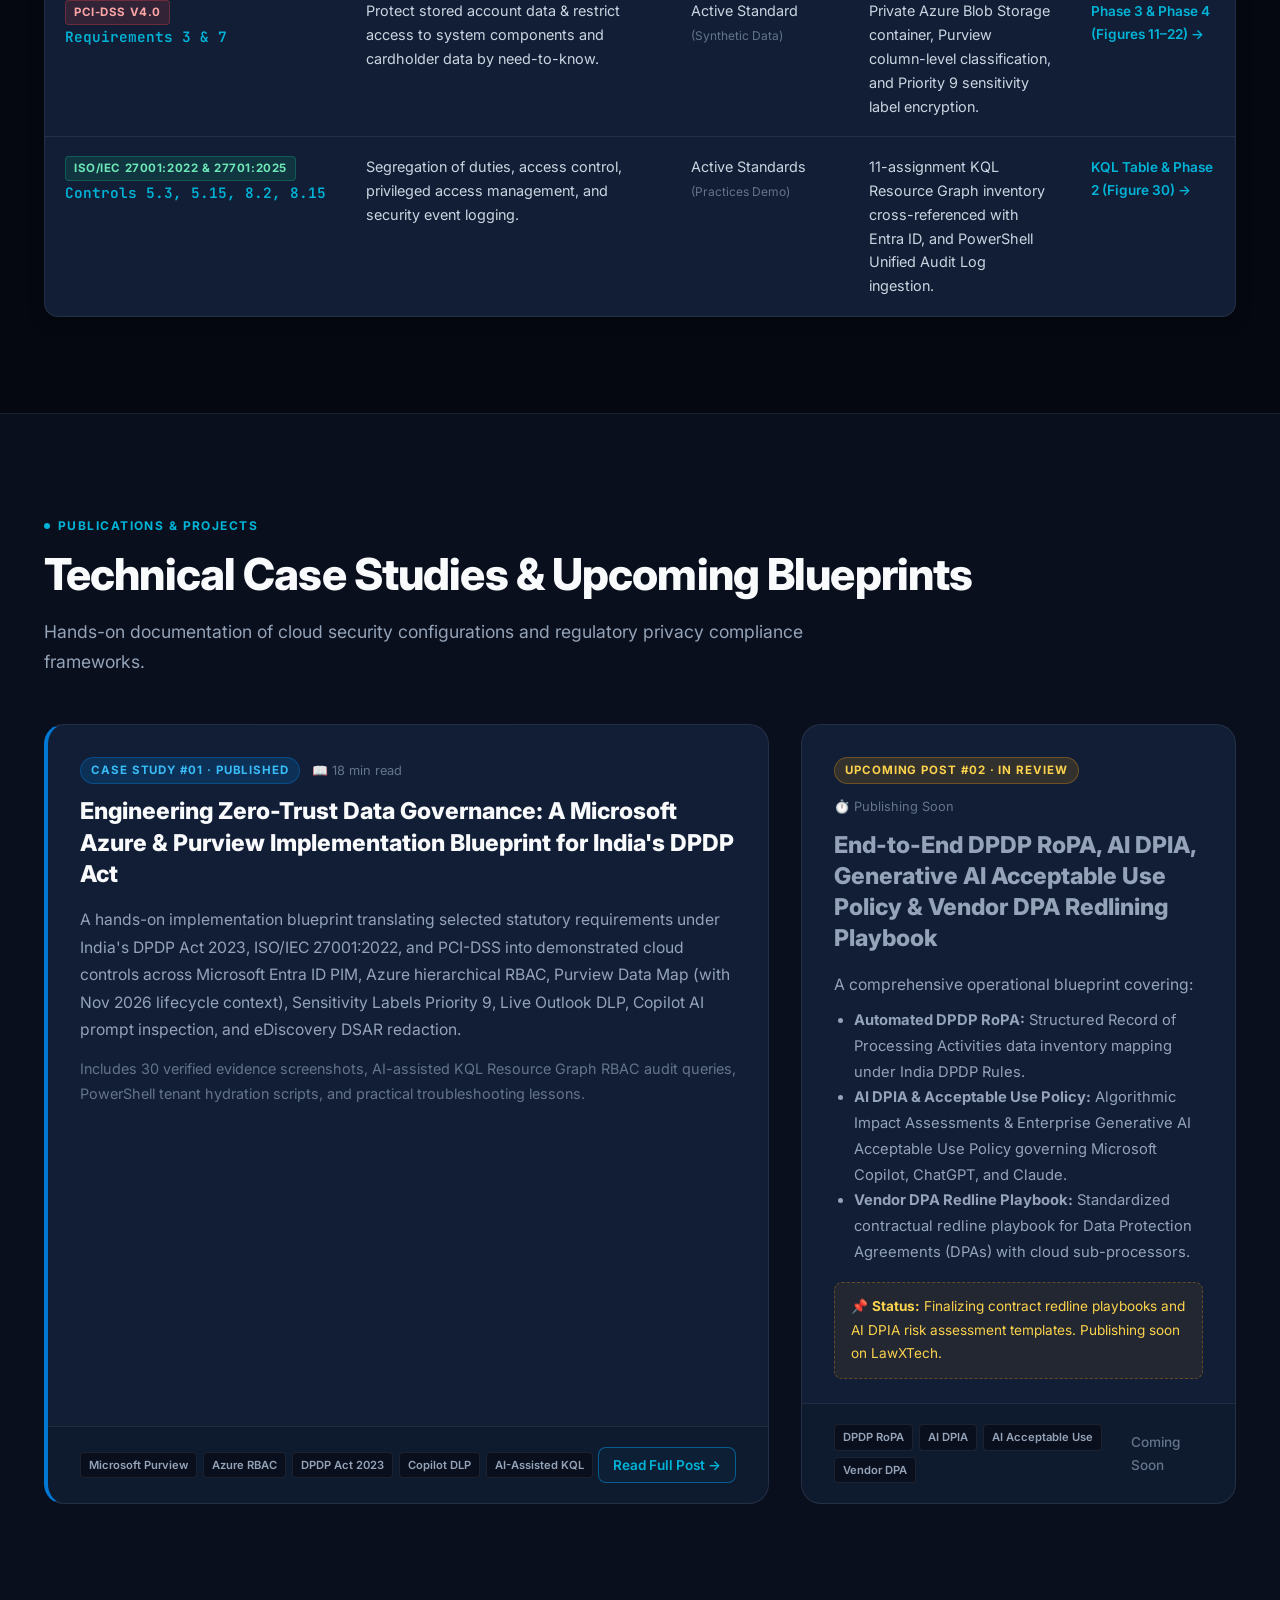
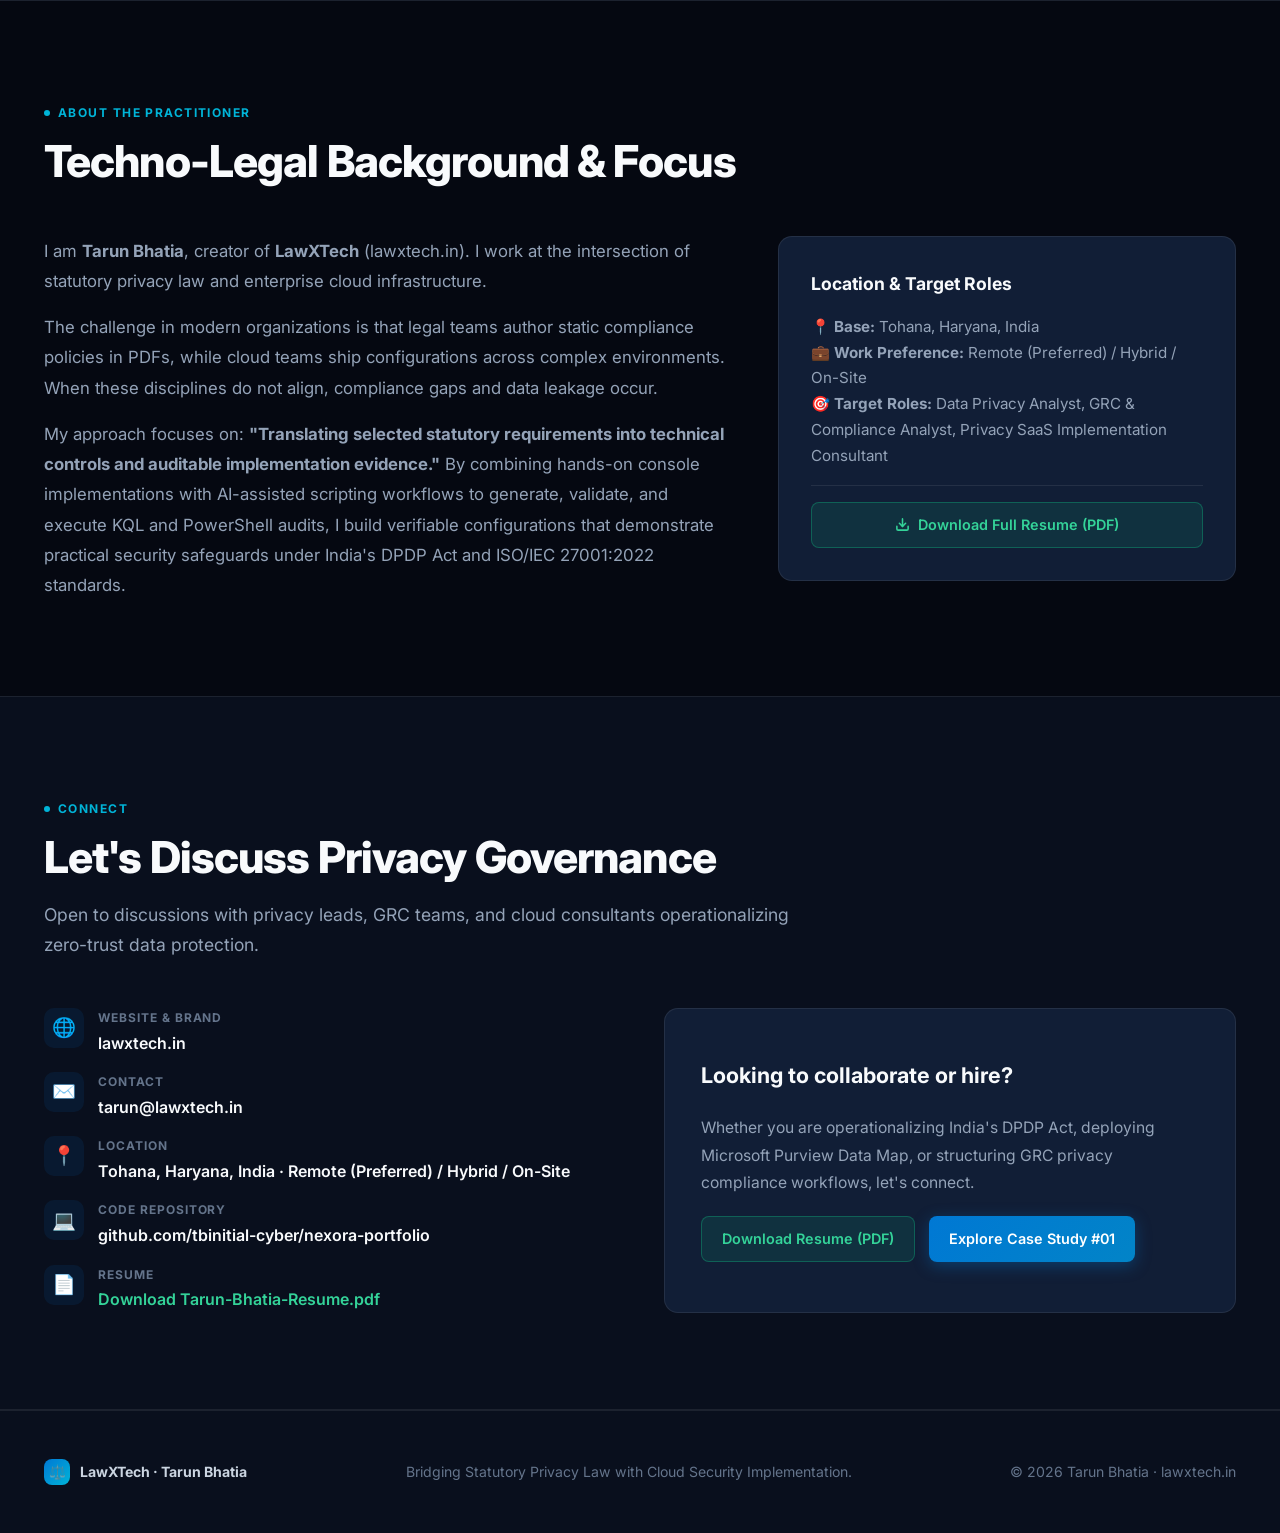
==== commit 7d4a904e: "docs: apply Nexora V2.1 final consistency and accuracy patch" ====
--- a/index.html
+++ b/index.html
@@ -87,7 +87,7 @@
       </div>
       <div class="hero-card">
         <div class="hero-card-header">
-          <div class="hch-title">Architecture Verified</div>
+          <div class="hch-title">Simulated Lab Architecture</div>
           <div class="hch-sub">Nexora Consulting Privacy Lab</div>
         </div>
         <div class="hero-stats-row">
@@ -97,7 +97,7 @@
           </div>
           <div class="stat-box">
             <div class="sb-num">11</div>
-            <div class="sb-lbl">Audited RBAC Roles (KQL)</div>
+            <div class="sb-lbl">11-Row RBAC Assignment Inventory</div>
           </div>
           <div class="stat-box">
             <div class="sb-num">JIT</div>
@@ -105,7 +105,7 @@
           </div>
           <div class="stat-box">
             <div class="sb-num">Live</div>
-            <div class="sb-lbl">Observed DLP Interception</div>
+            <div class="sb-lbl">Observed Policy Response</div>
           </div>
         </div>
         <div class="hero-badges-list">
@@ -118,6 +118,9 @@
           <span class="hbadge">Copilot AI DLP</span>
           <span class="hbadge">AI-Assisted KQL &amp; PS</span>
         </div>
+        <p style="font-size: 0.75rem; color: var(--text-3); margin-top: 14px; line-height: 1.4;">
+          * Routine compliance administration operates via JIT PIM activation; dedicated break-glass account retains governed standing credentials.
+        </p>
       </div>
     </div>
   </header>
@@ -180,12 +183,12 @@
         <div class="domain-card">
           <div class="dc-icon">⚖️</div>
           <h3>Statutory DSAR &amp; Redaction Workflow</h3>
-          <p>Simulating Data Principal access requests under DPDP Act Section 11 with Purview eDiscovery (Premium). Executing targeted search queries, evaluating multi-party vendor sheets for third-party PII redaction, and exporting 4-file audit logs.</p>
+          <p>Future-state readiness simulation of Data Principal access requests under DPDP Act Section 11 with Purview eDiscovery (Premium). Executing targeted search queries for individual sole proprietors, evaluating multi-party vendor sheets for third-party PII redaction, and exporting 4-file audit and process reports.</p>
           <div class="domain-tags">
             <span class="dtag">eDiscovery Premium</span>
             <span class="dtag">PII Redaction</span>
-            <span class="dtag">Unified Audit Log</span>
-            <span class="dtag">Audit Evidence</span>
+            <span class="dtag">Process Reports</span>
+            <span class="dtag">Readiness Simulation</span>
           </div>
         </div>
         <div class="domain-card">
@@ -240,9 +243,9 @@
                 <span class="matrix-fw fw-dpdp">India DPDP Act</span><br>
                 <span class="matrix-sec">Section 6</span>
               </td>
-              <td>Consent: Free, specific, informed, unconditional, and unambiguous with withdrawal mechanism.</td>
-              <td>Sec 6(9): In Force<br>Sec 6(1)–(8): 13 May 2027</td>
-              <td>Microsoft 365 Copilot DLP policy enforcing real-time prompt inspection to prevent sensitive data ingestion into AI workspaces.</td>
+              <td>Consent: Free, specific, informed, unconditional, and unambiguous with clear affirmative action and withdrawal (Sec 6(1)–(8)); Data Fiduciary burden of proof (Sec 6(10)); Consent Manager registration with Board (Sec 6(9)).</td>
+              <td>Sec 6(9): 13 Nov 2026<br>Sec 6(1)–(8), (10): 13 May 2027</td>
+              <td>Microsoft 365 Copilot DLP prompt inspection as an automated technical data-security guardrail against sensitive prompt ingestion.</td>
               <td><a href="/blog/nexora-purview-dpdp-architecture.html#phase-5" class="matrix-link">Phase 5 (Figures 23–24) →</a></td>
             </tr>
             <tr>
@@ -250,9 +253,9 @@
                 <span class="matrix-fw fw-dpdp">India DPDP Act</span><br>
                 <span class="matrix-sec">Section 11 &amp; Sec 12</span>
               </td>
-              <td>Data Principal right to access information about personal data (summary, processing, sharing) and correction/erasure.</td>
-              <td>Scheduled: 13 May 2027<br><small style="color:var(--text-3);">(Readiness Lab)</small></td>
-              <td>Purview eDiscovery Premium targeted query, third-party PII redaction assessment on vendor records, and audit export.</td>
+              <td>Data Principal right to access information: summary of data and processing activities, identities of all other Data Fiduciaries and Processors shared with, and description of data shared (Sec 11); right to correction, completion, updating, and erasure (Sec 12).</td>
+              <td>Scheduled: 13 May 2027<br><small style="color:var(--text-3);">(Readiness Simulation)</small></td>
+              <td>Purview eDiscovery Premium targeted query, third-party PII redaction evaluation on vendor records, and 4-file process report export.</td>
               <td><a href="/blog/nexora-purview-dpdp-architecture.html#phase-6" class="matrix-link">Phase 6 (Figures 25–29) →</a></td>
             </tr>
             <tr>
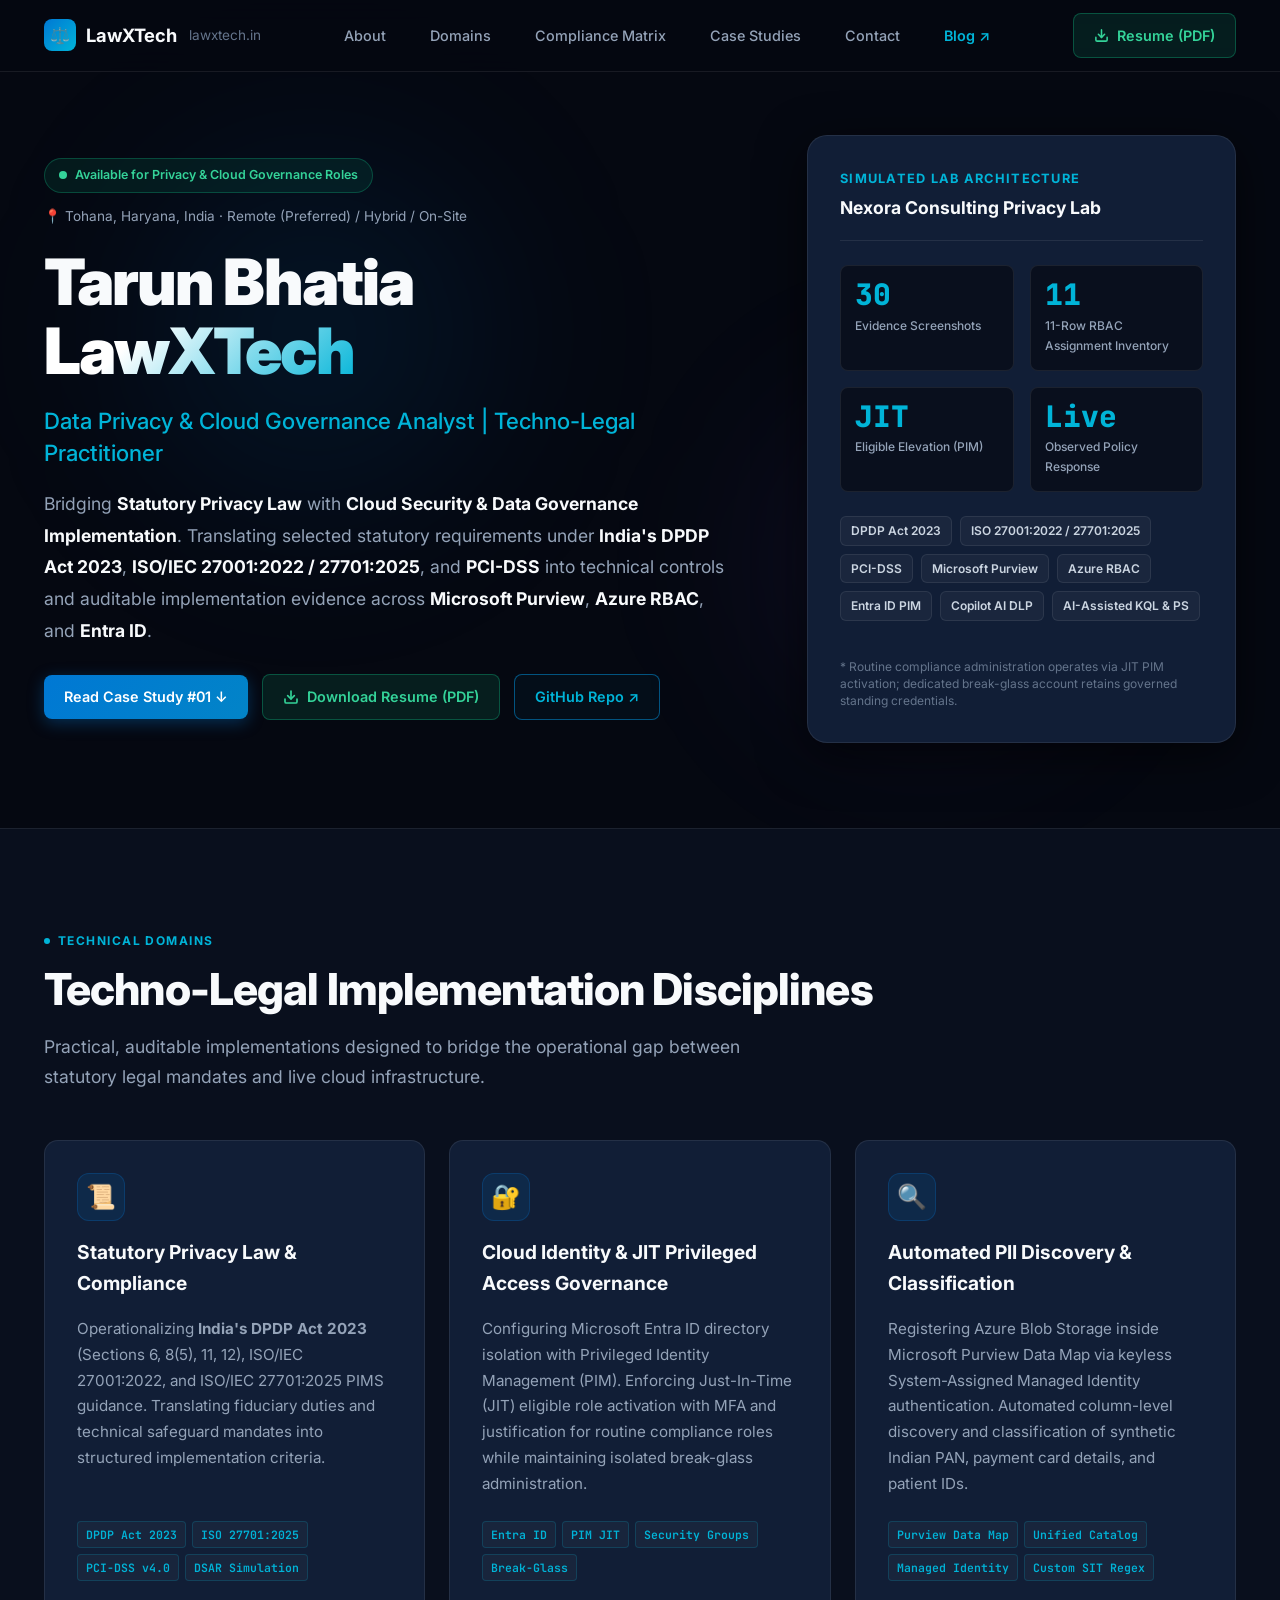
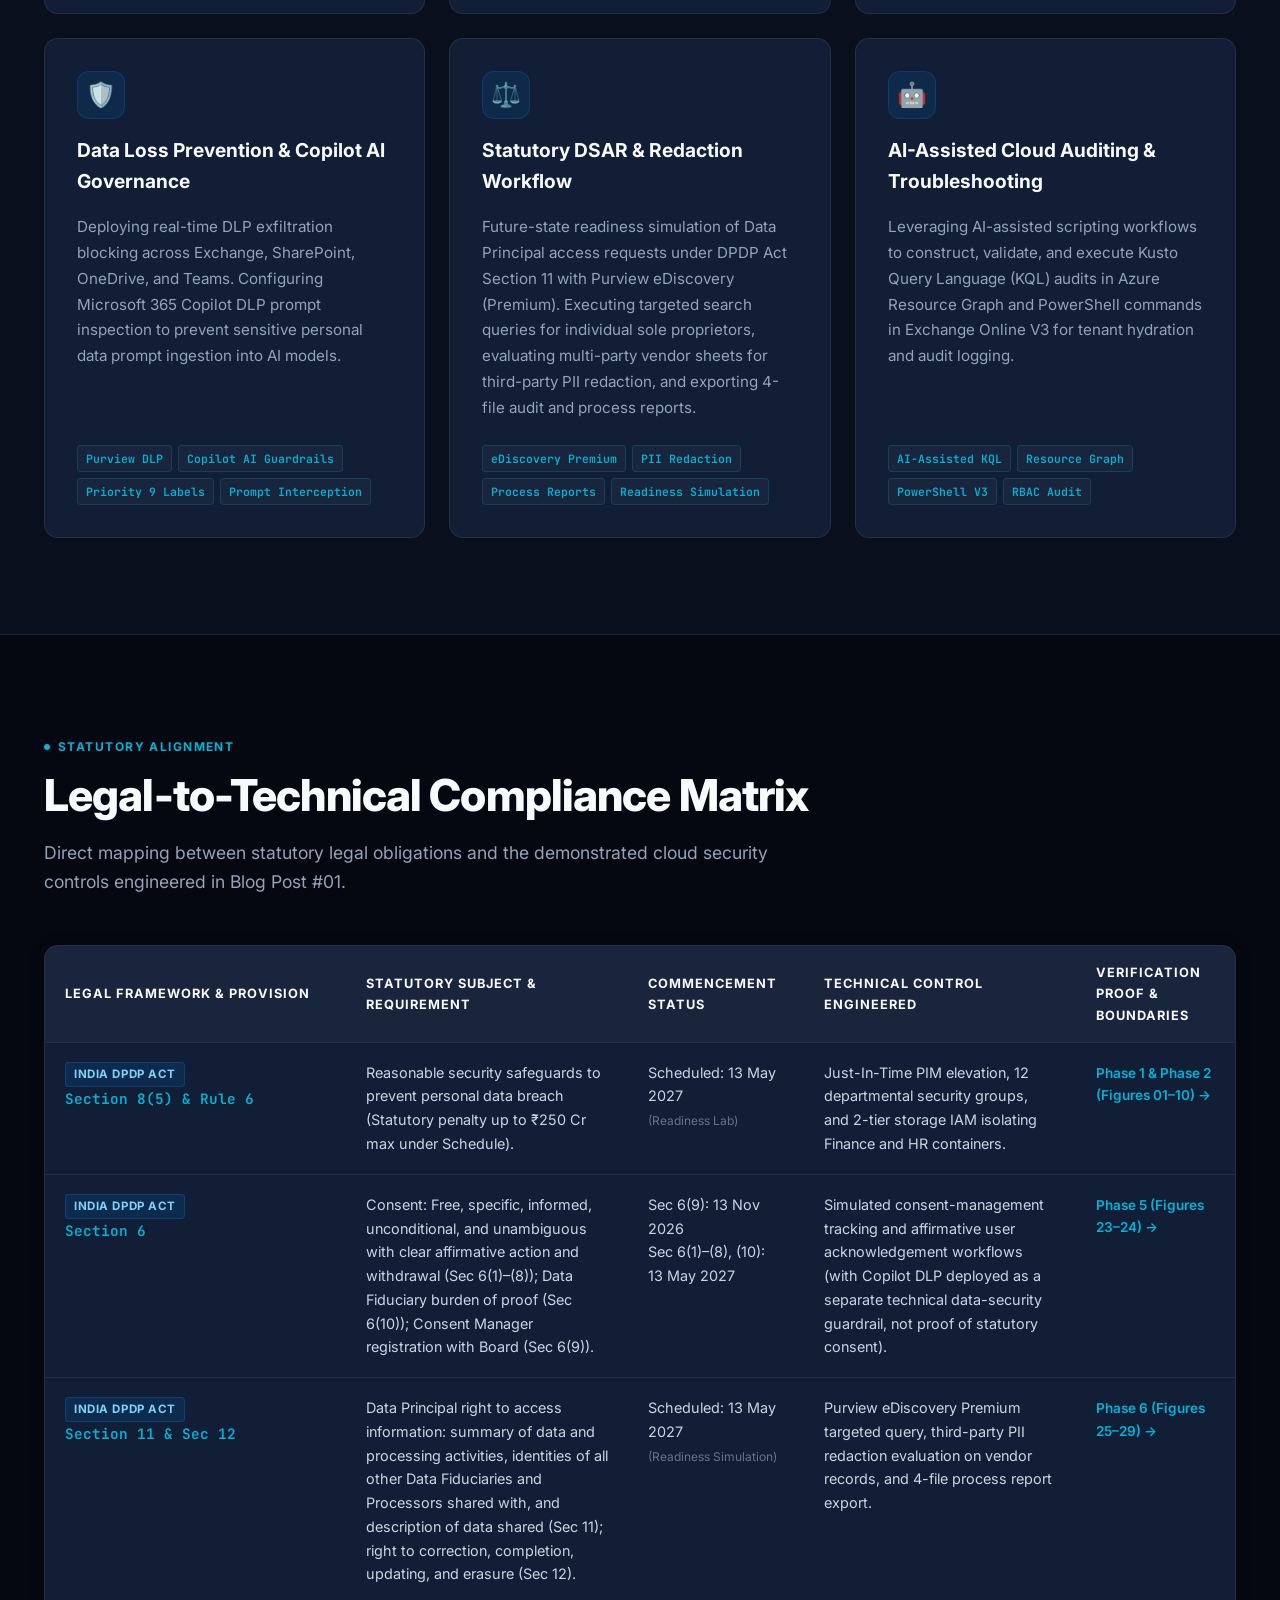
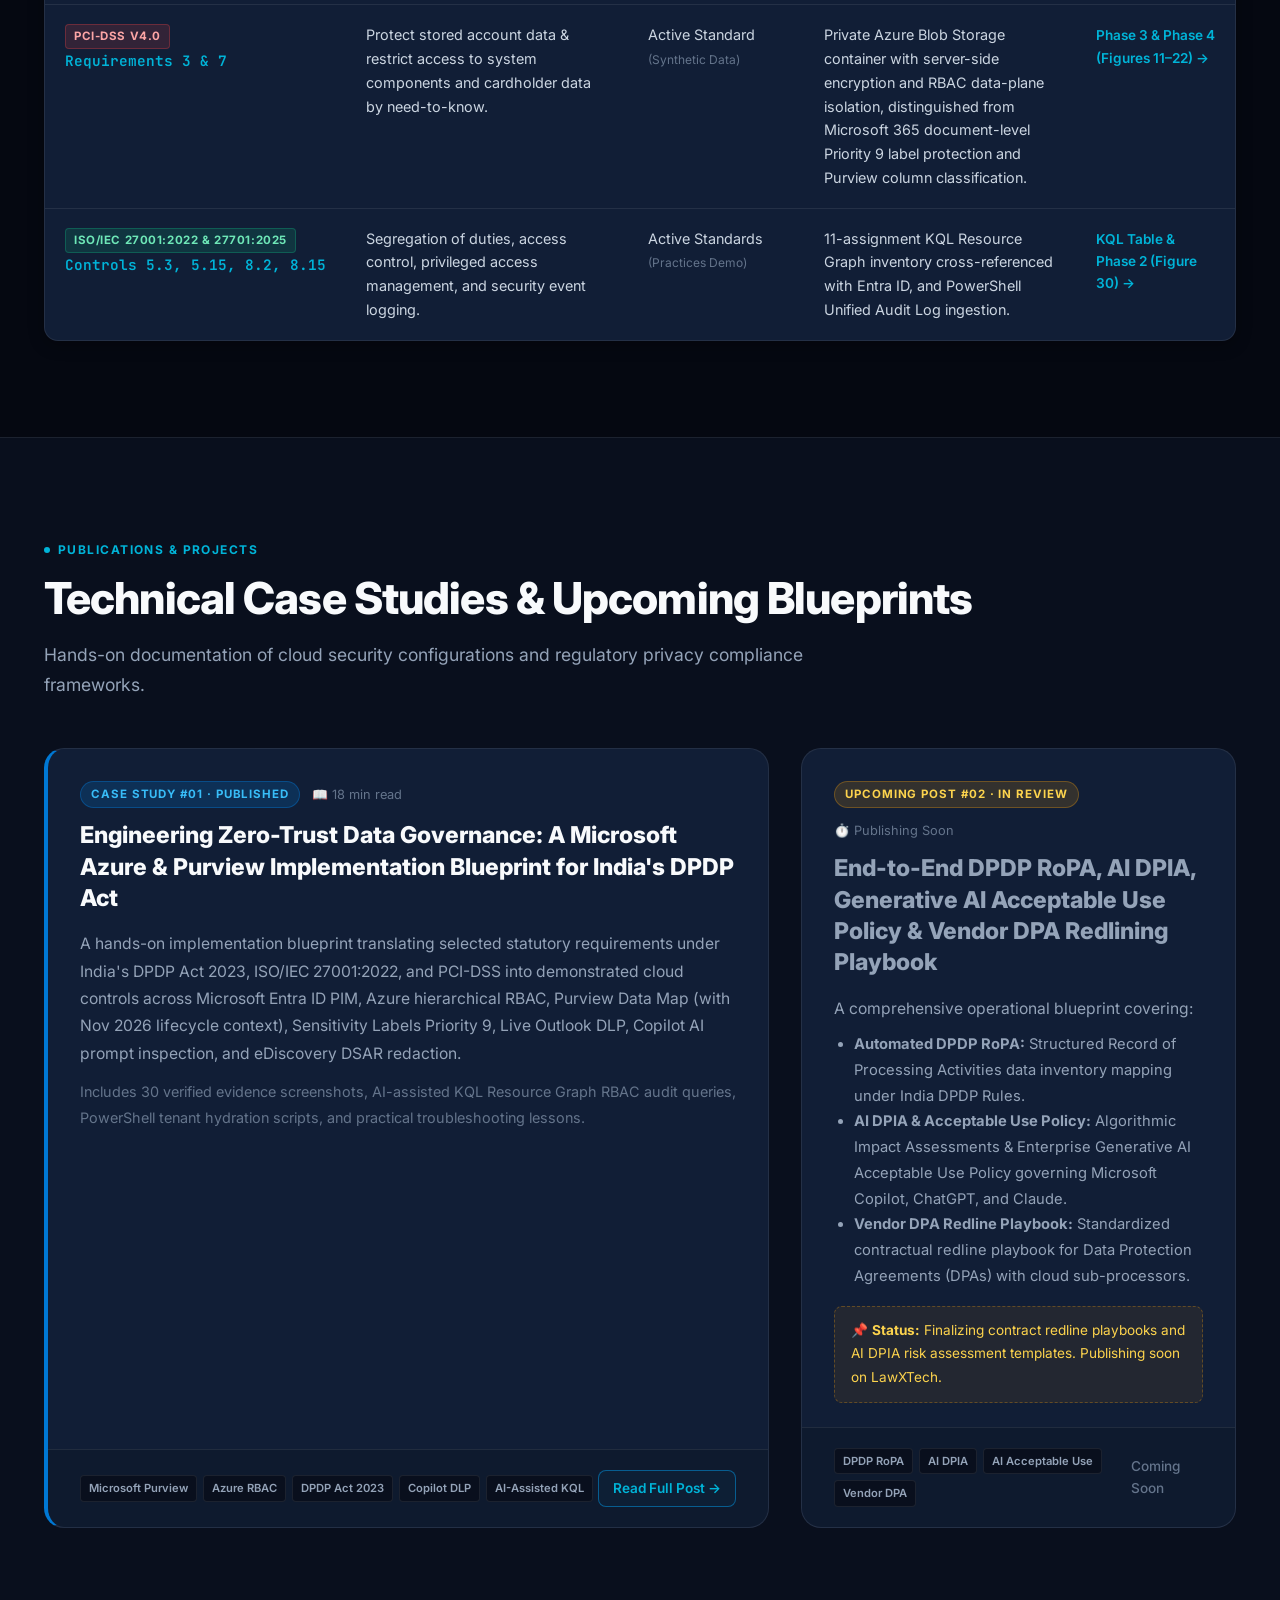
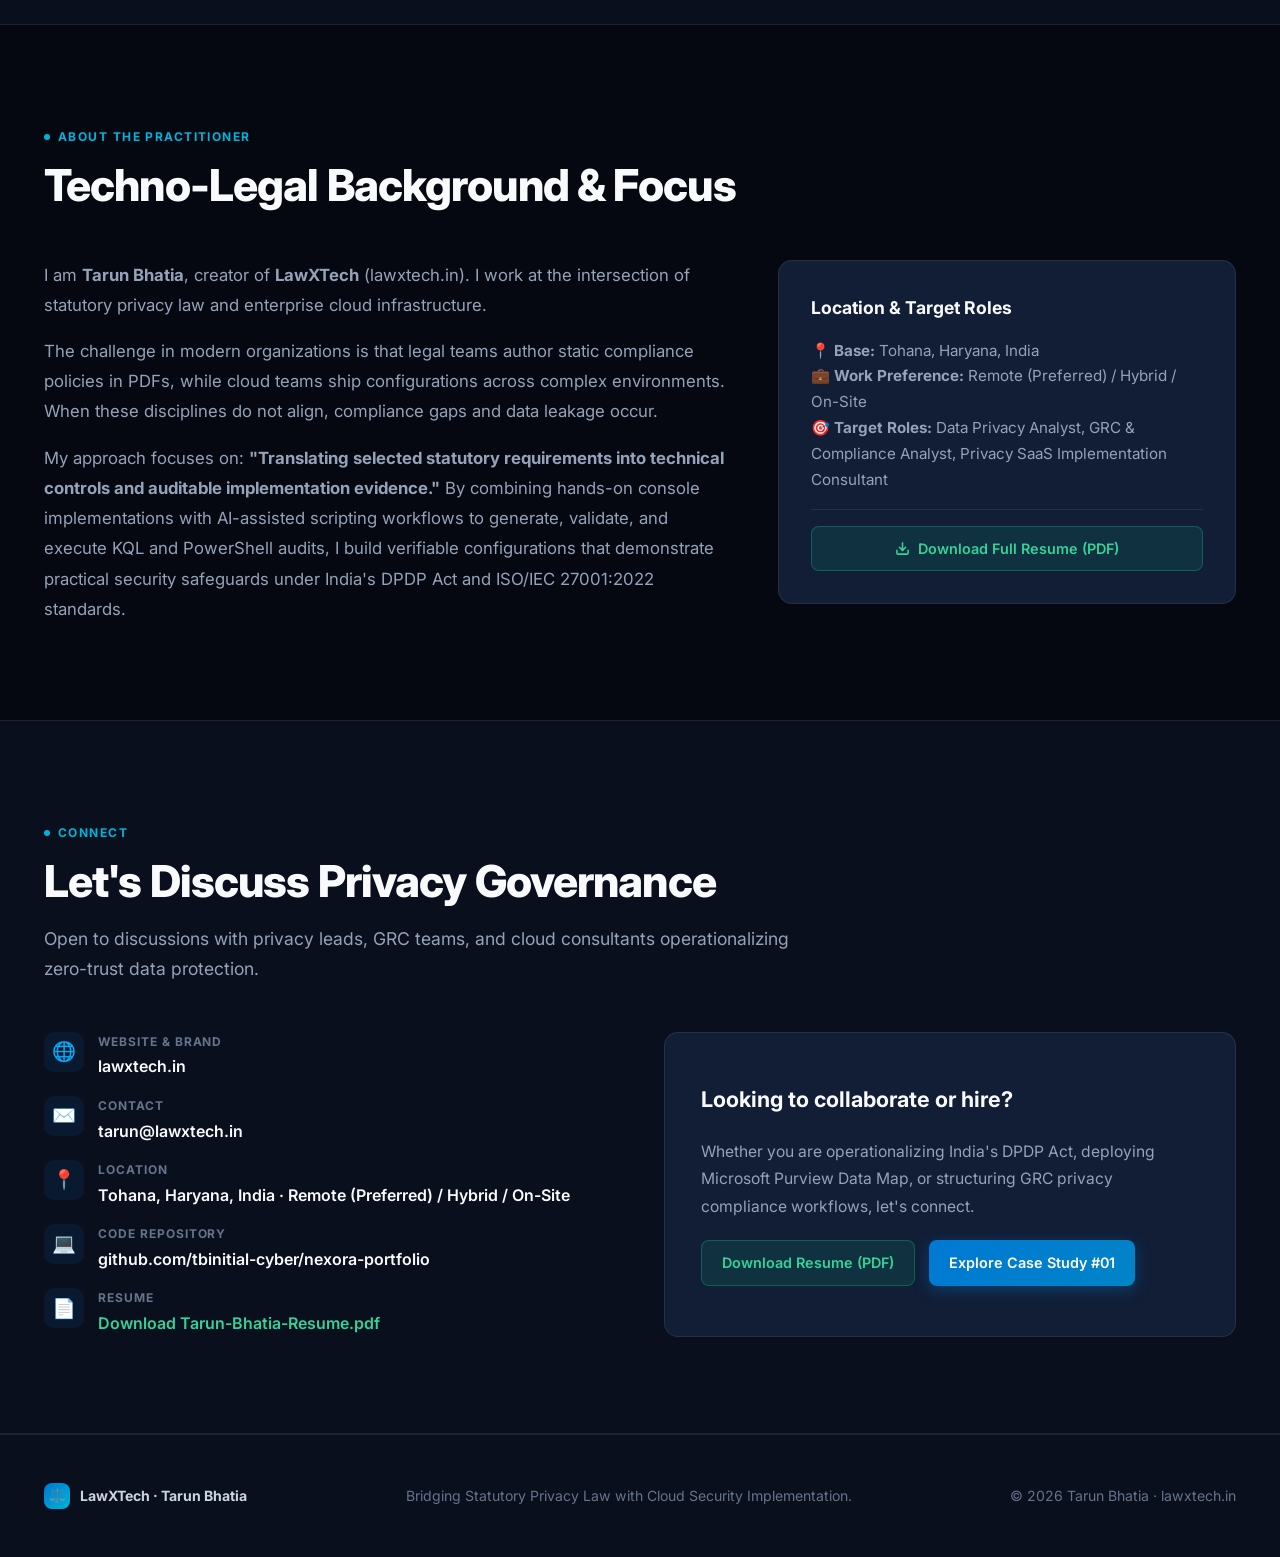
==== commit b16efaae: "docs: apply Nexora V2.2 micro-patch for legal and technical precision" ====
--- a/index.html
+++ b/index.html
@@ -149,7 +149,7 @@
         </div>
         <div class="domain-card">
           <div class="dc-icon">🔐</div>
-          <h3>Cloud Identity &amp; Zero Standing Privileges</h3>
+          <h3>Cloud Identity &amp; JIT Privileged Access Governance</h3>
           <p>Configuring Microsoft Entra ID directory isolation with Privileged Identity Management (PIM). Enforcing Just-In-Time (JIT) eligible role activation with MFA and justification for routine compliance roles while maintaining isolated break-glass administration.</p>
           <div class="domain-tags">
             <span class="dtag">Entra ID</span>
@@ -245,7 +245,7 @@
               </td>
               <td>Consent: Free, specific, informed, unconditional, and unambiguous with clear affirmative action and withdrawal (Sec 6(1)–(8)); Data Fiduciary burden of proof (Sec 6(10)); Consent Manager registration with Board (Sec 6(9)).</td>
               <td>Sec 6(9): 13 Nov 2026<br>Sec 6(1)–(8), (10): 13 May 2027</td>
-              <td>Microsoft 365 Copilot DLP prompt inspection as an automated technical data-security guardrail against sensitive prompt ingestion.</td>
+              <td>Simulated consent-management tracking and affirmative user acknowledgement workflows (with Copilot DLP deployed as a separate technical data-security guardrail, not proof of statutory consent).</td>
               <td><a href="/blog/nexora-purview-dpdp-architecture.html#phase-5" class="matrix-link">Phase 5 (Figures 23–24) →</a></td>
             </tr>
             <tr>
@@ -265,7 +265,7 @@
               </td>
               <td>Protect stored account data &amp; restrict access to system components and cardholder data by need-to-know.</td>
               <td>Active Standard<br><small style="color:var(--text-3);">(Synthetic Data)</small></td>
-              <td>Private Azure Blob Storage container, Purview column-level classification, and Priority 9 sensitivity label encryption.</td>
+              <td>Private Azure Blob Storage container with server-side encryption and RBAC data-plane isolation, distinguished from Microsoft 365 document-level Priority 9 label protection and Purview column classification.</td>
               <td><a href="/blog/nexora-purview-dpdp-architecture.html#phase-3" class="matrix-link">Phase 3 &amp; Phase 4 (Figures 11–22) →</a></td>
             </tr>
             <tr>
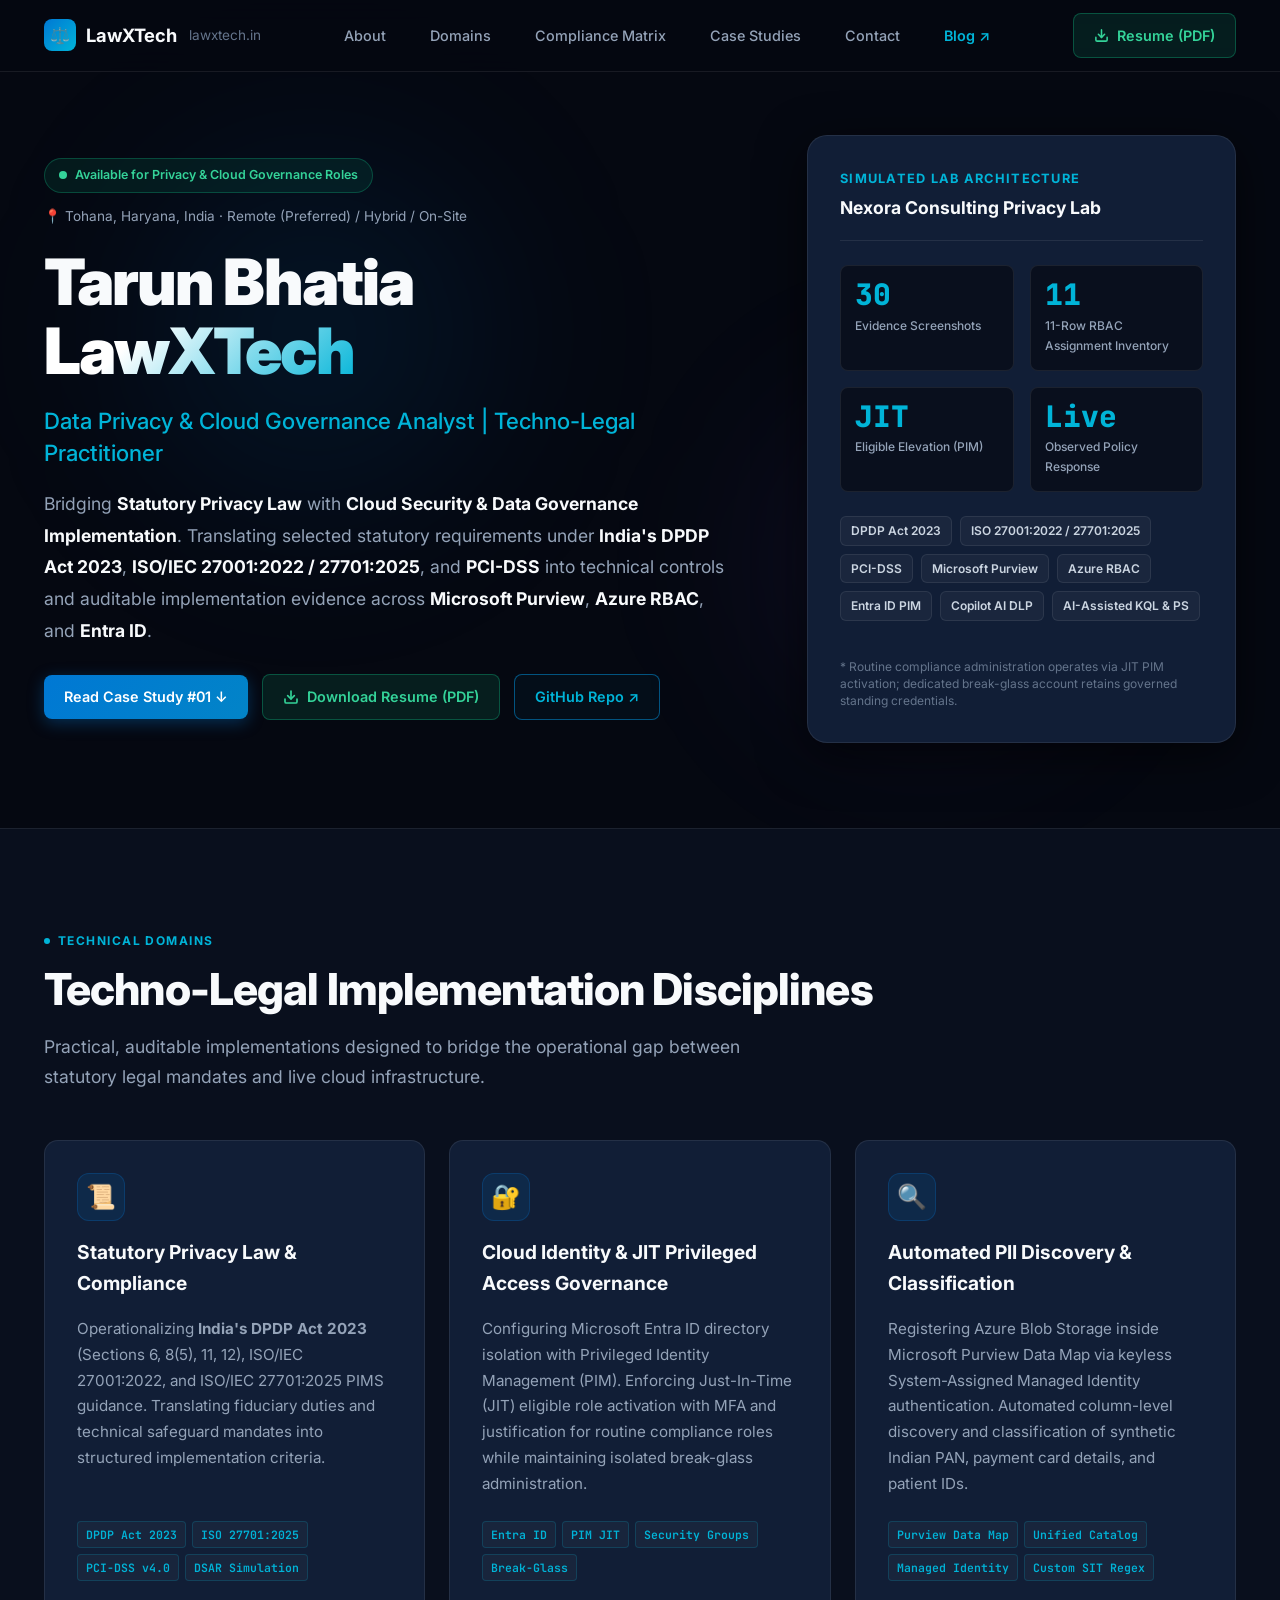
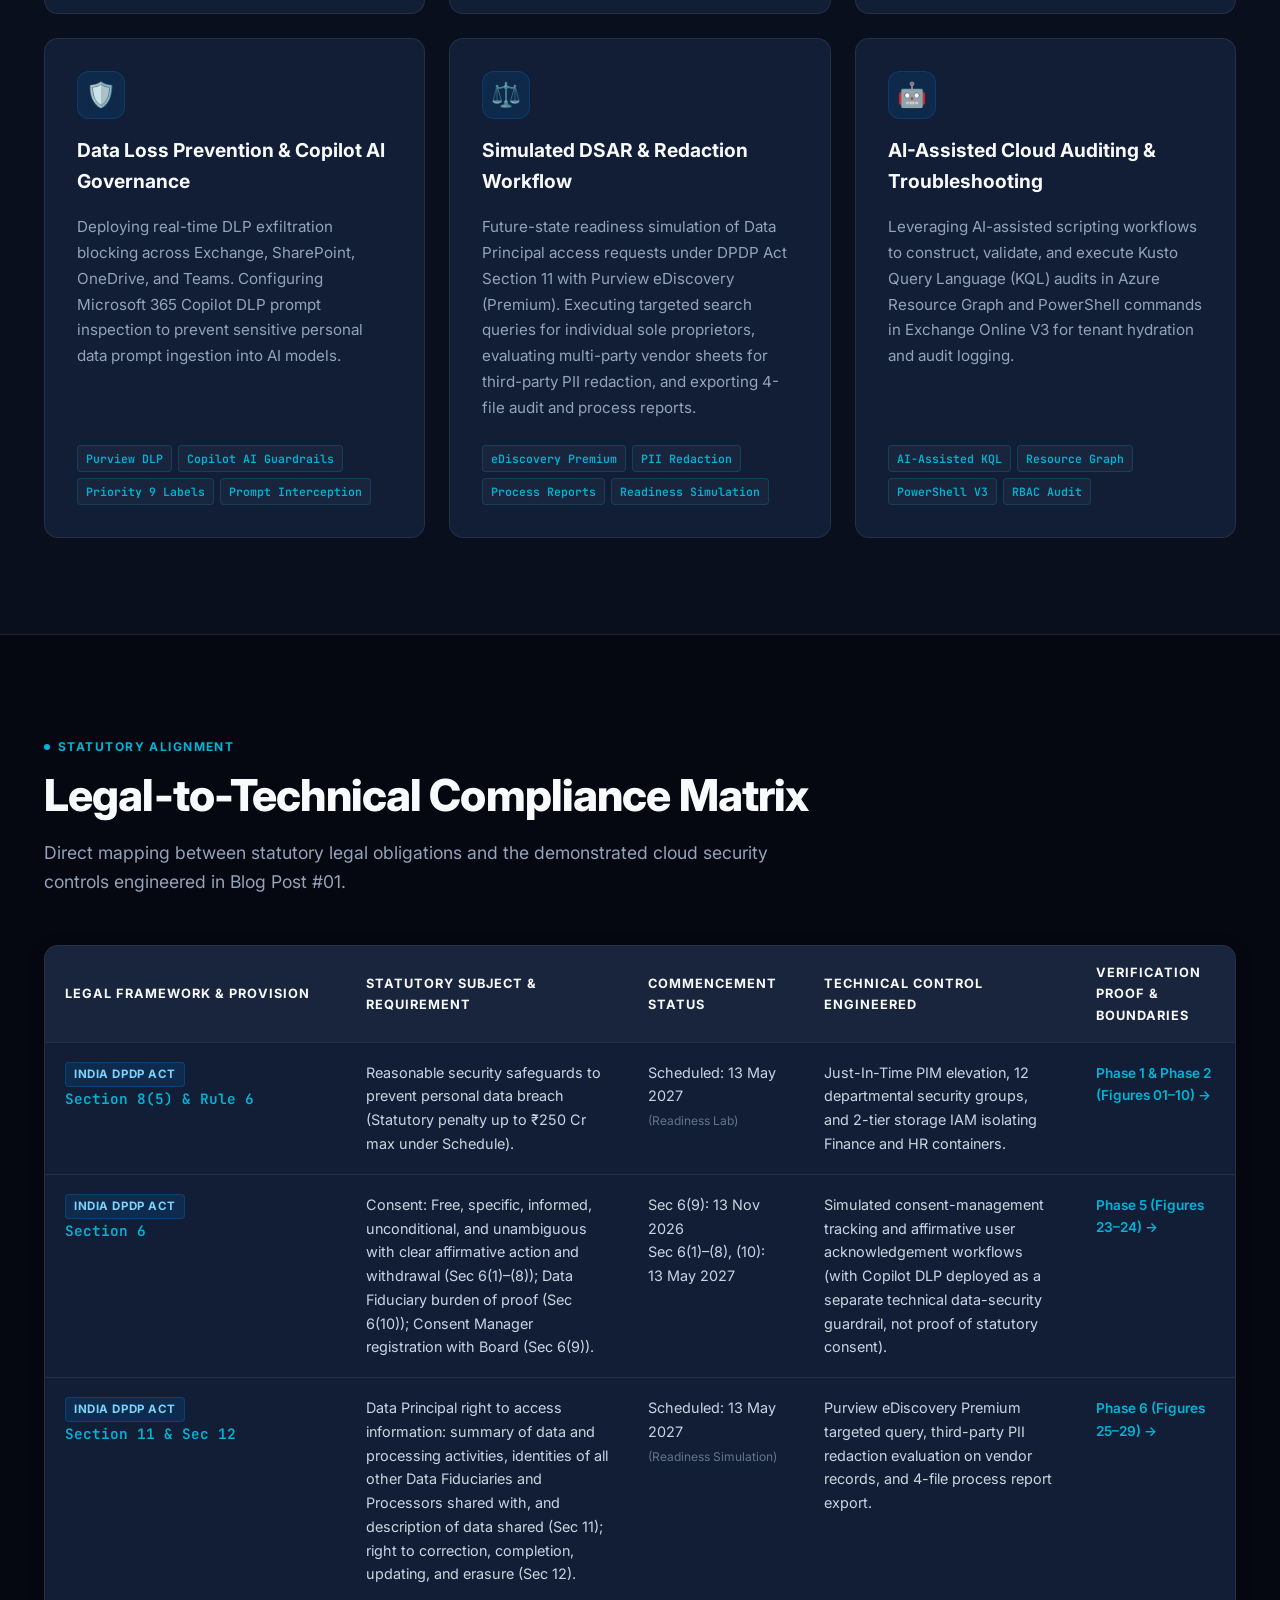
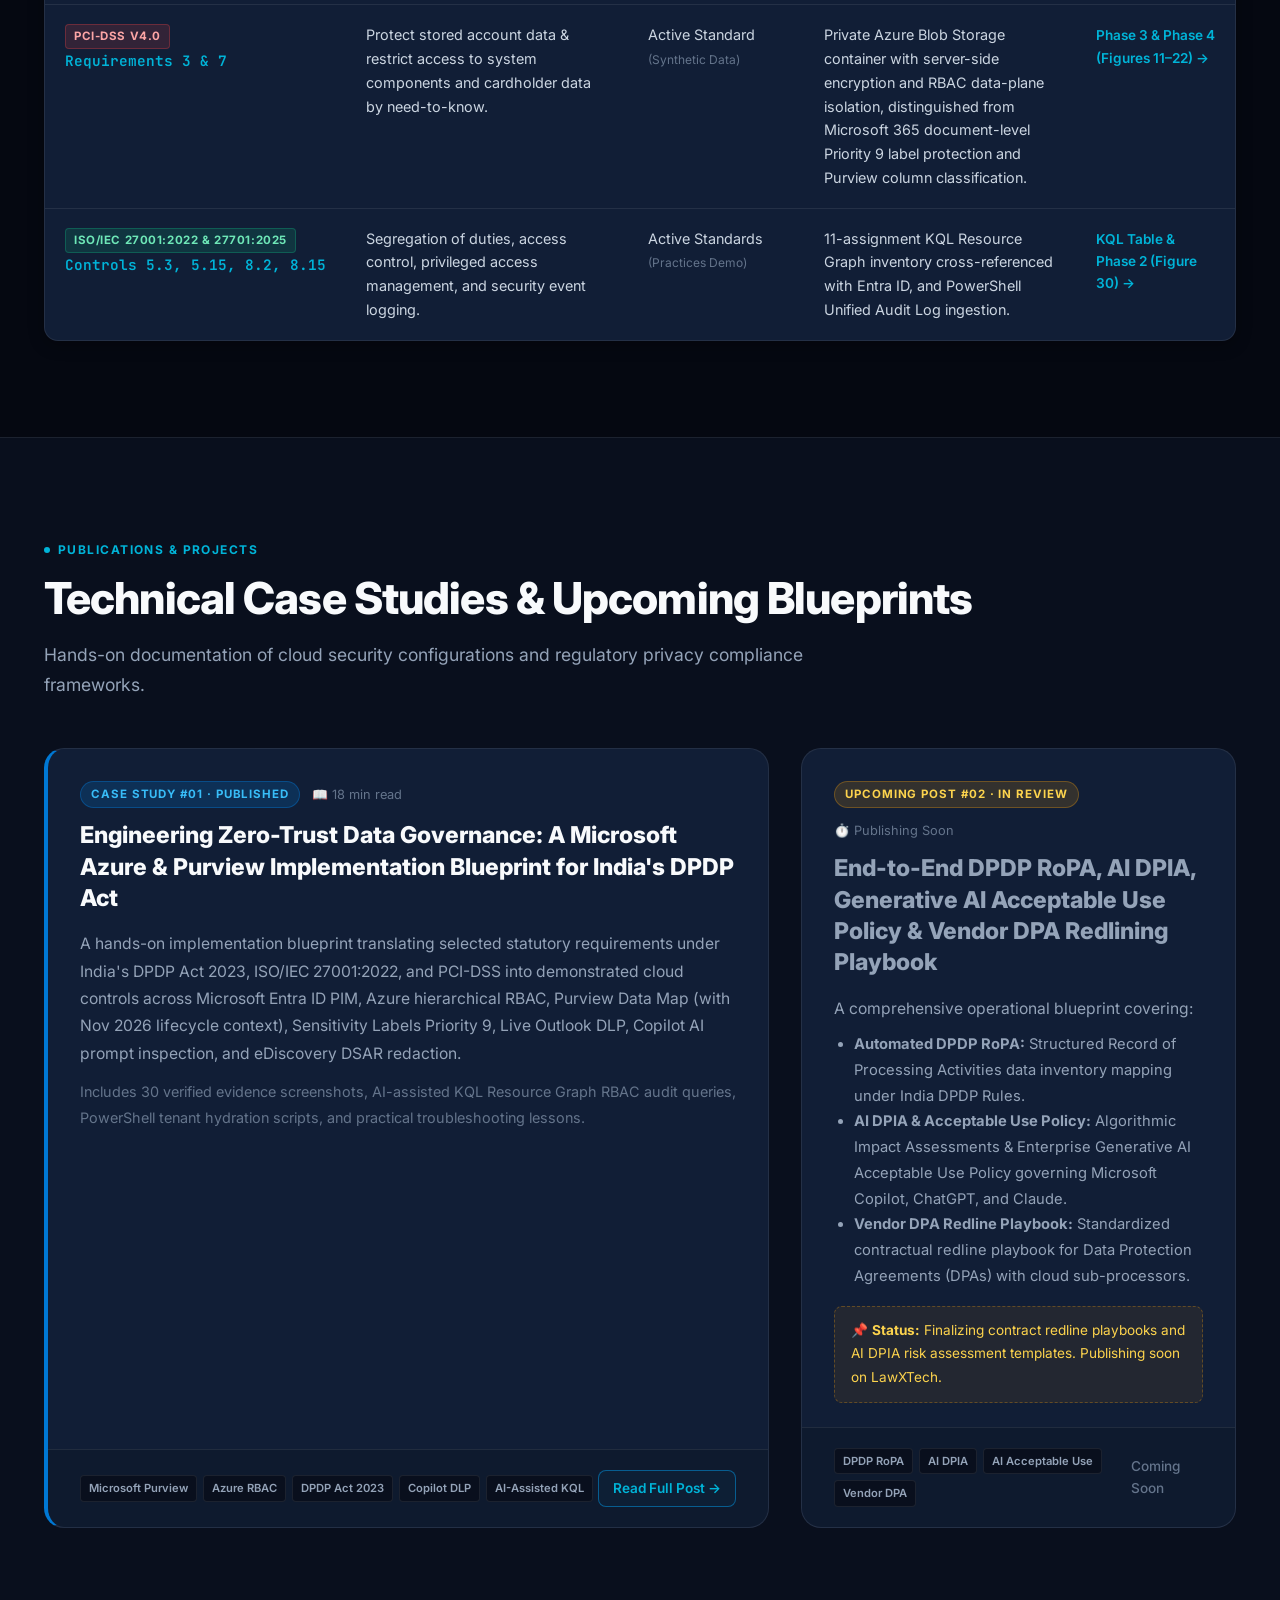
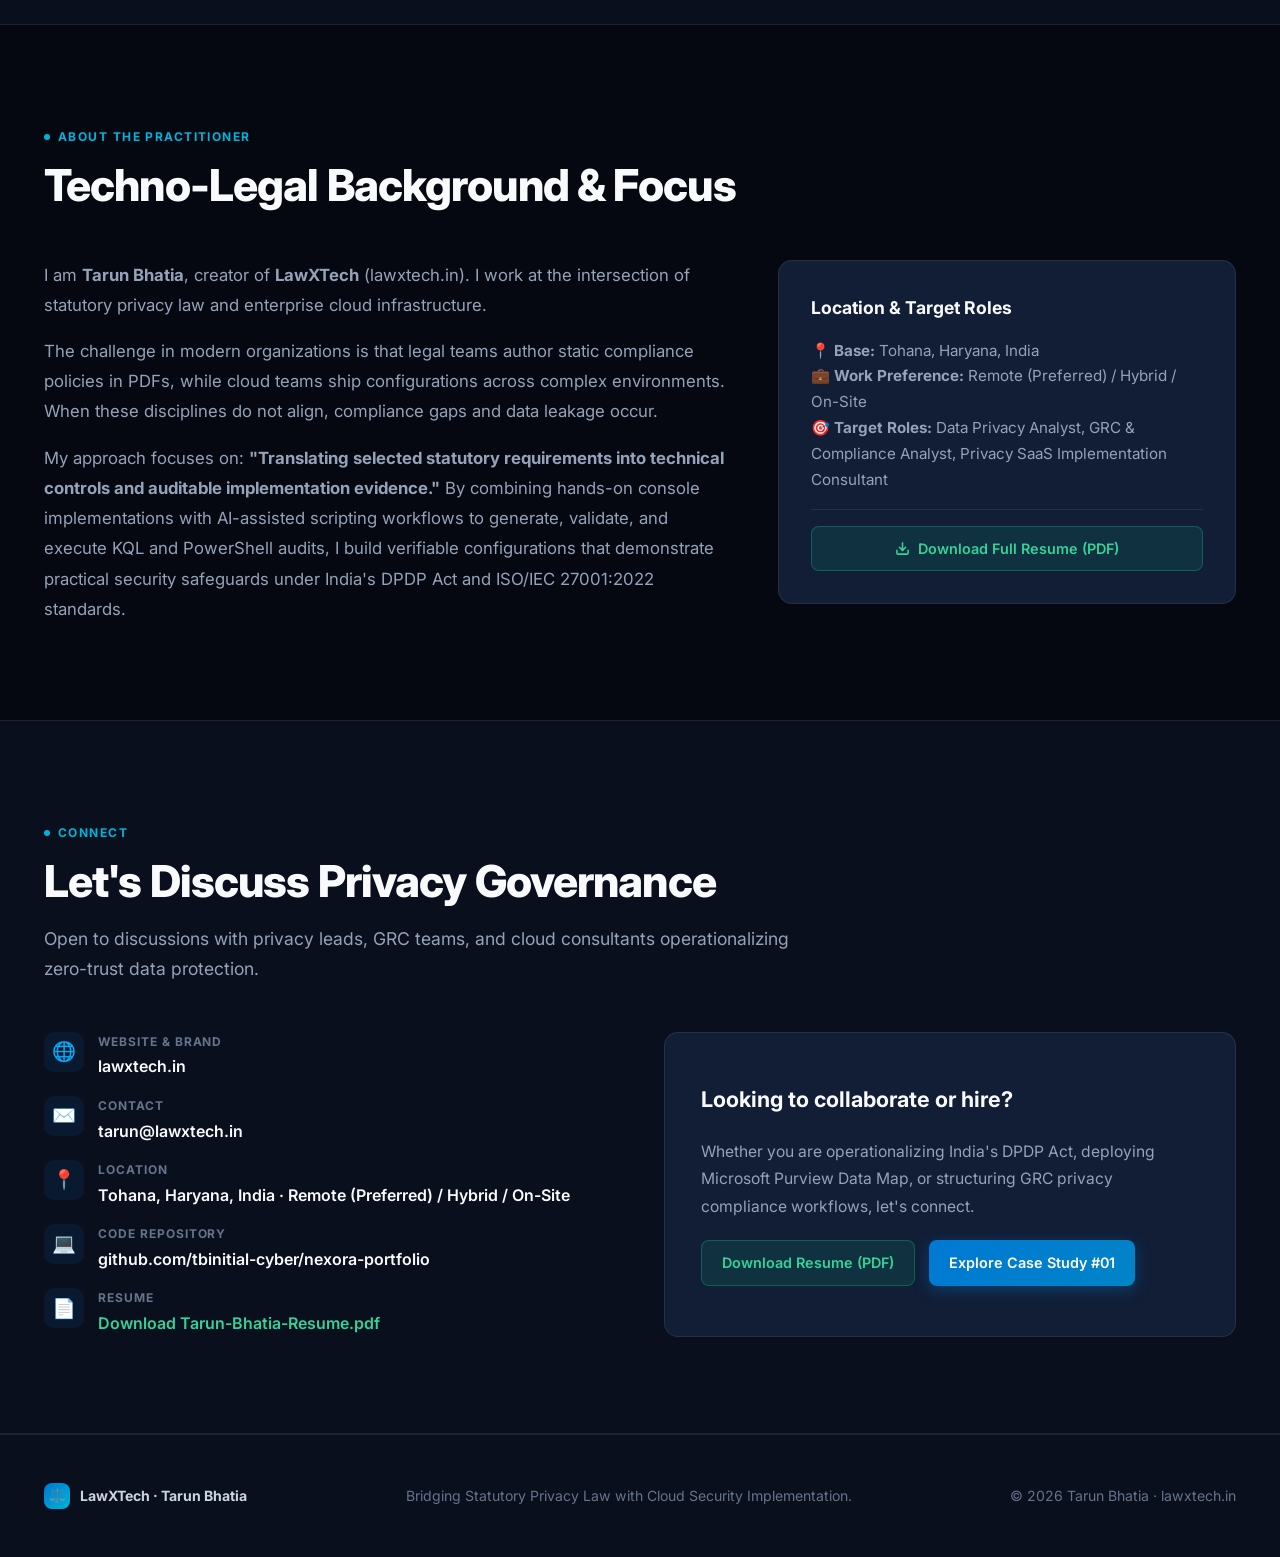
==== commit 09a65886: "docs: refine Phase 6 statutory timing and third-party disclosure risk phrasing" ====
--- a/index.html
+++ b/index.html
@@ -182,7 +182,7 @@
         </div>
         <div class="domain-card">
           <div class="dc-icon">⚖️</div>
-          <h3>Statutory DSAR &amp; Redaction Workflow</h3>
+          <h3>Simulated DSAR &amp; Redaction Workflow</h3>
           <p>Future-state readiness simulation of Data Principal access requests under DPDP Act Section 11 with Purview eDiscovery (Premium). Executing targeted search queries for individual sole proprietors, evaluating multi-party vendor sheets for third-party PII redaction, and exporting 4-file audit and process reports.</p>
           <div class="domain-tags">
             <span class="dtag">eDiscovery Premium</span>
